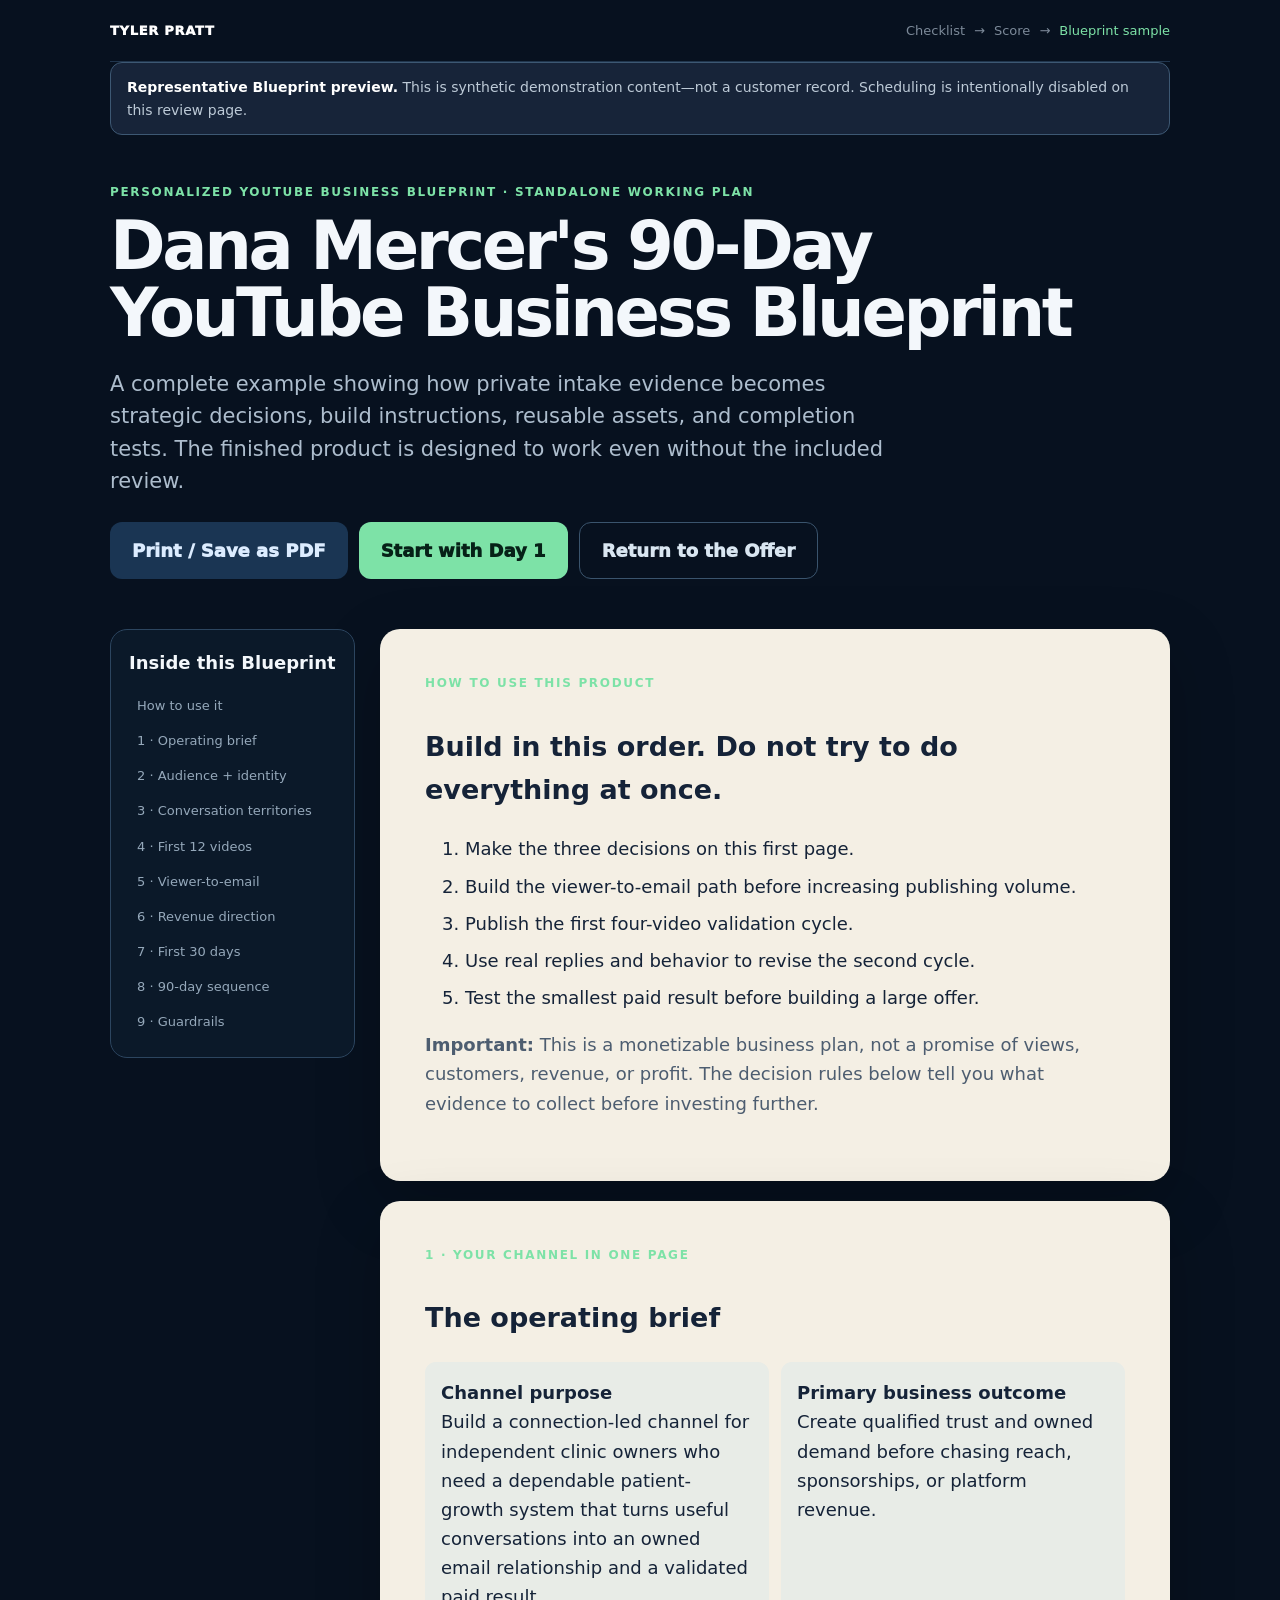
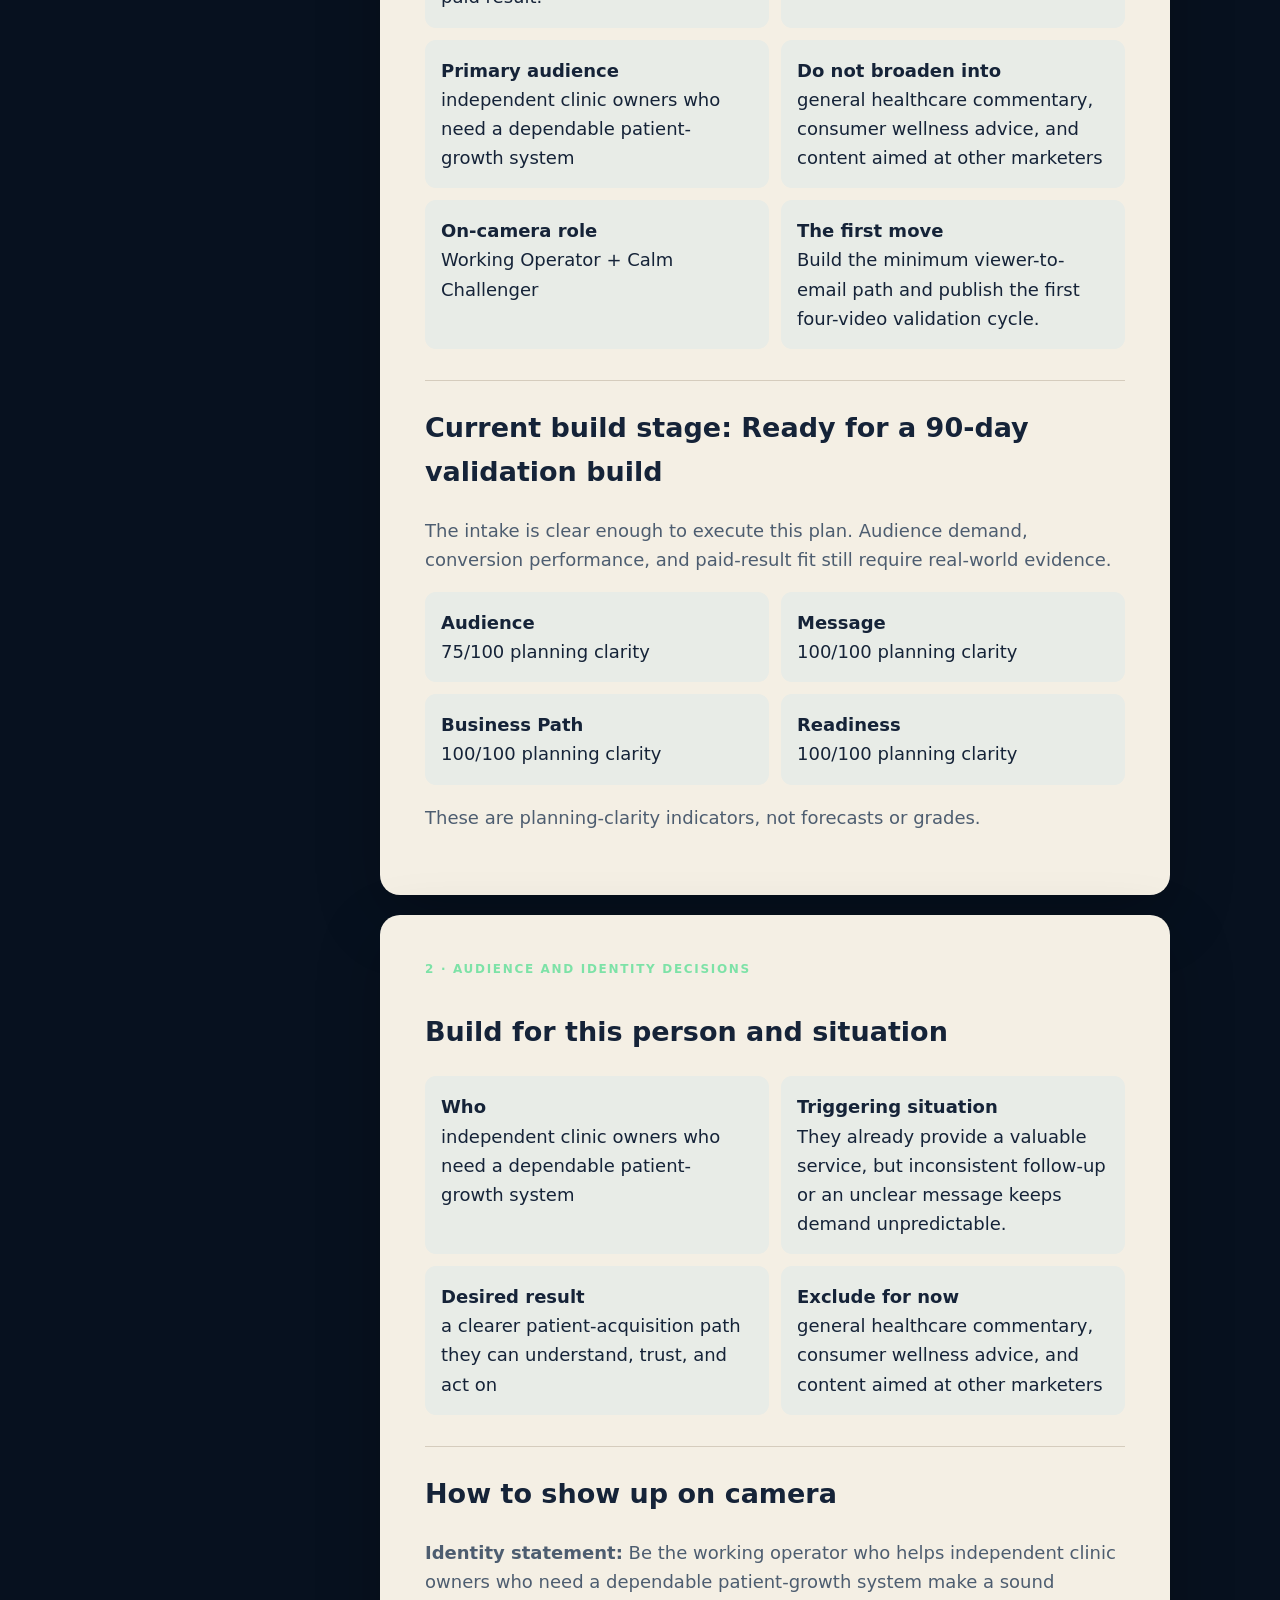
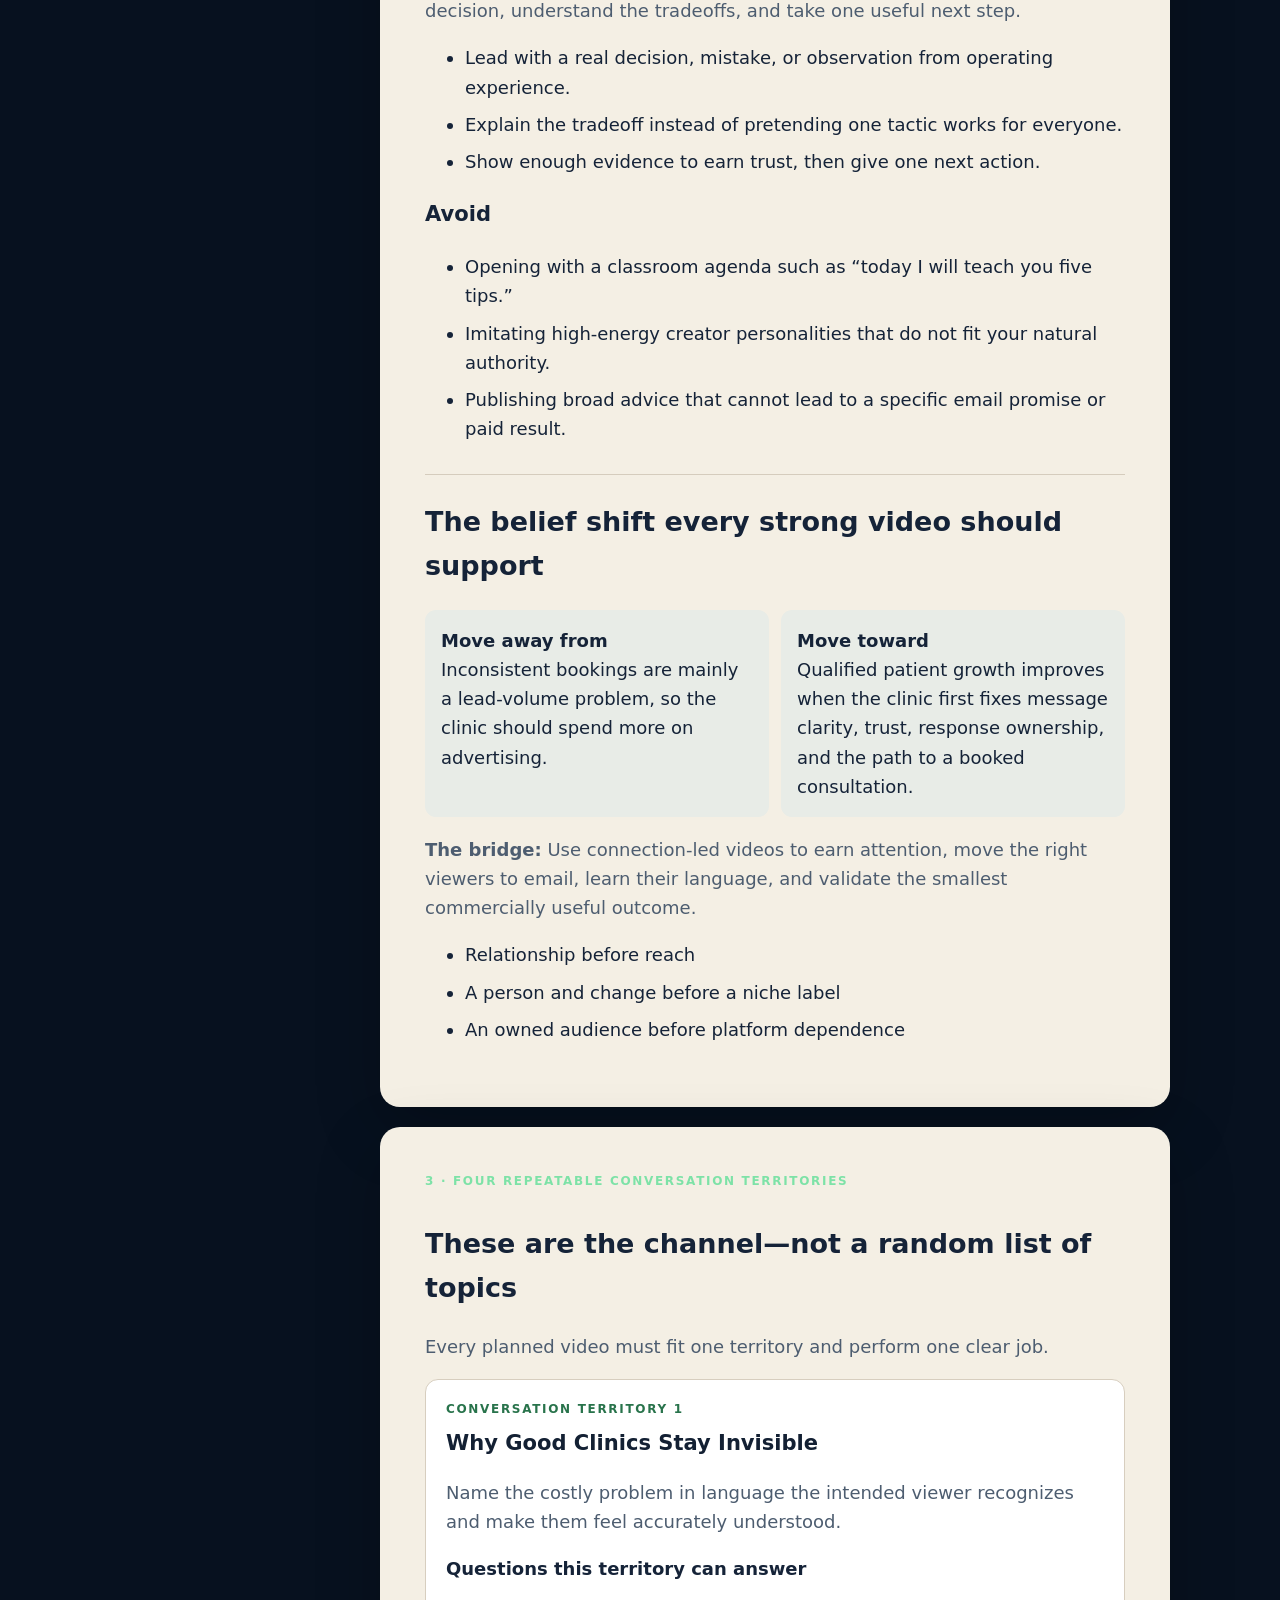
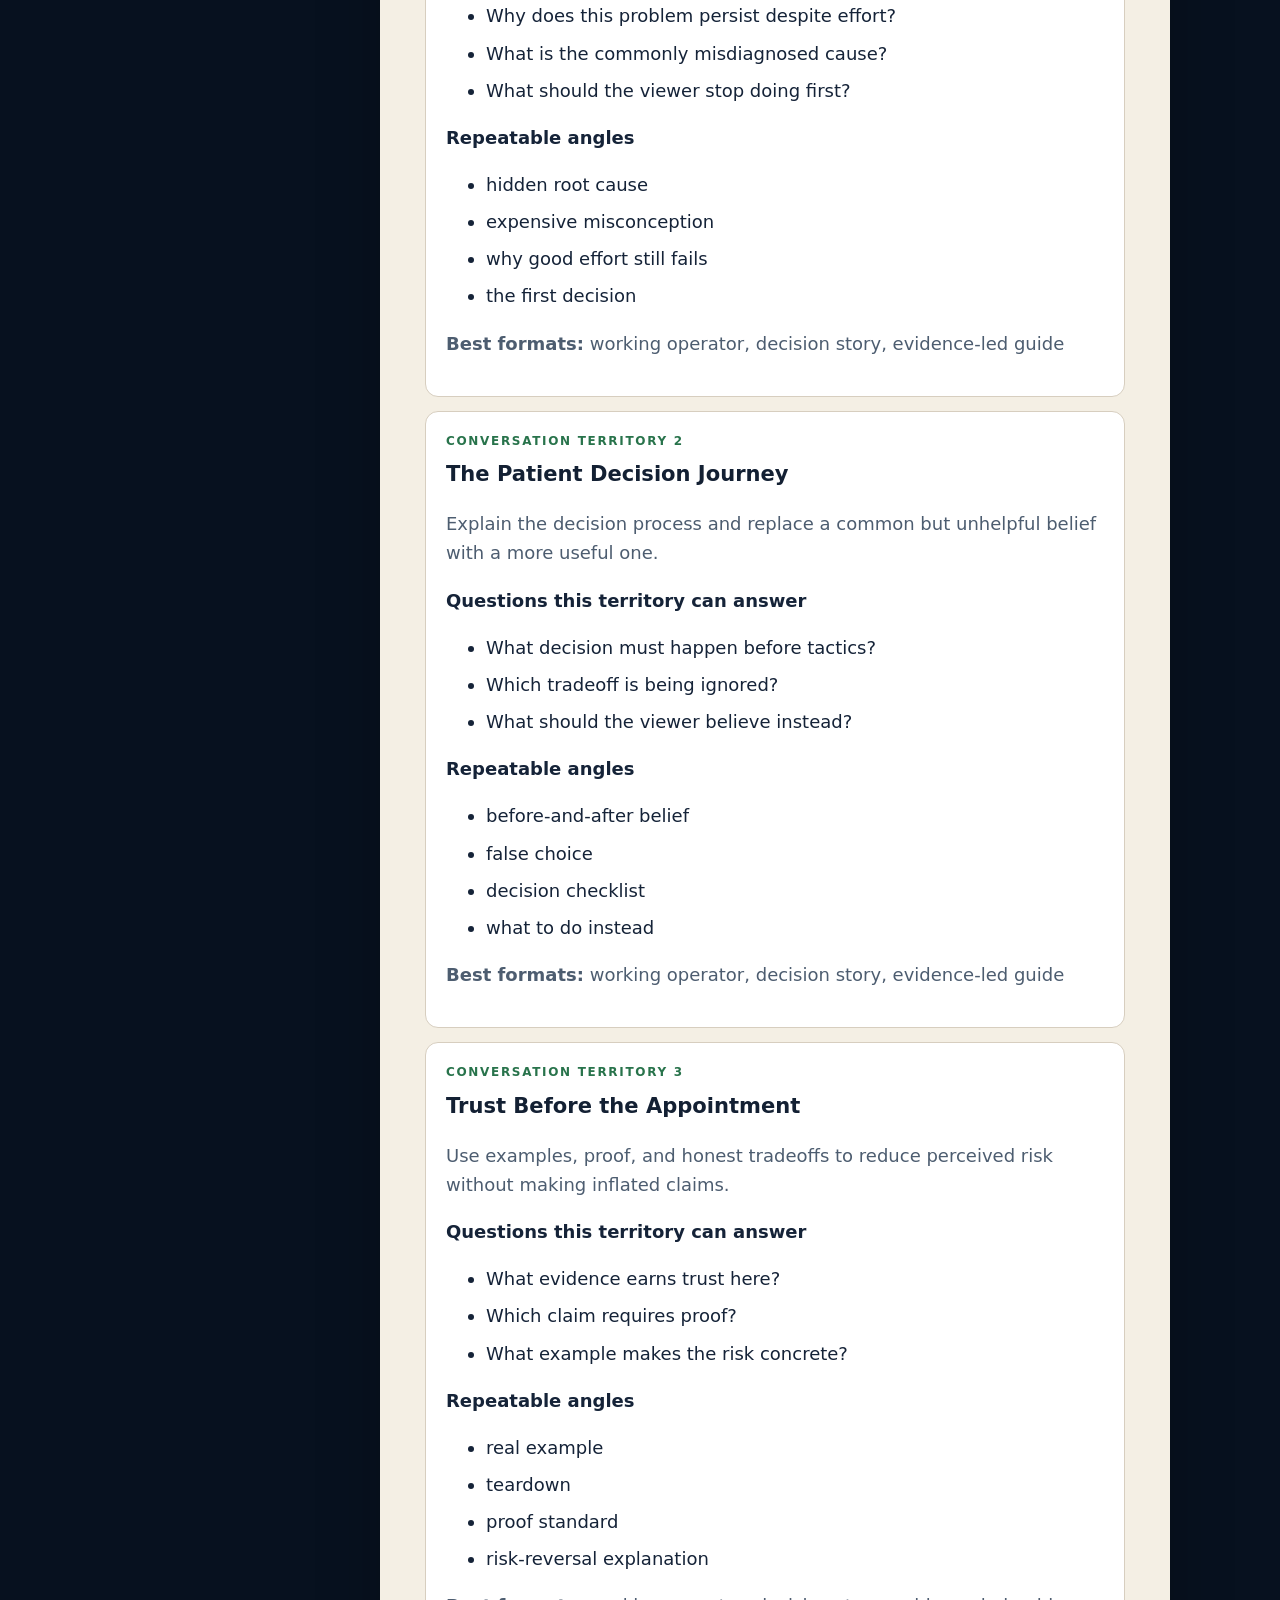
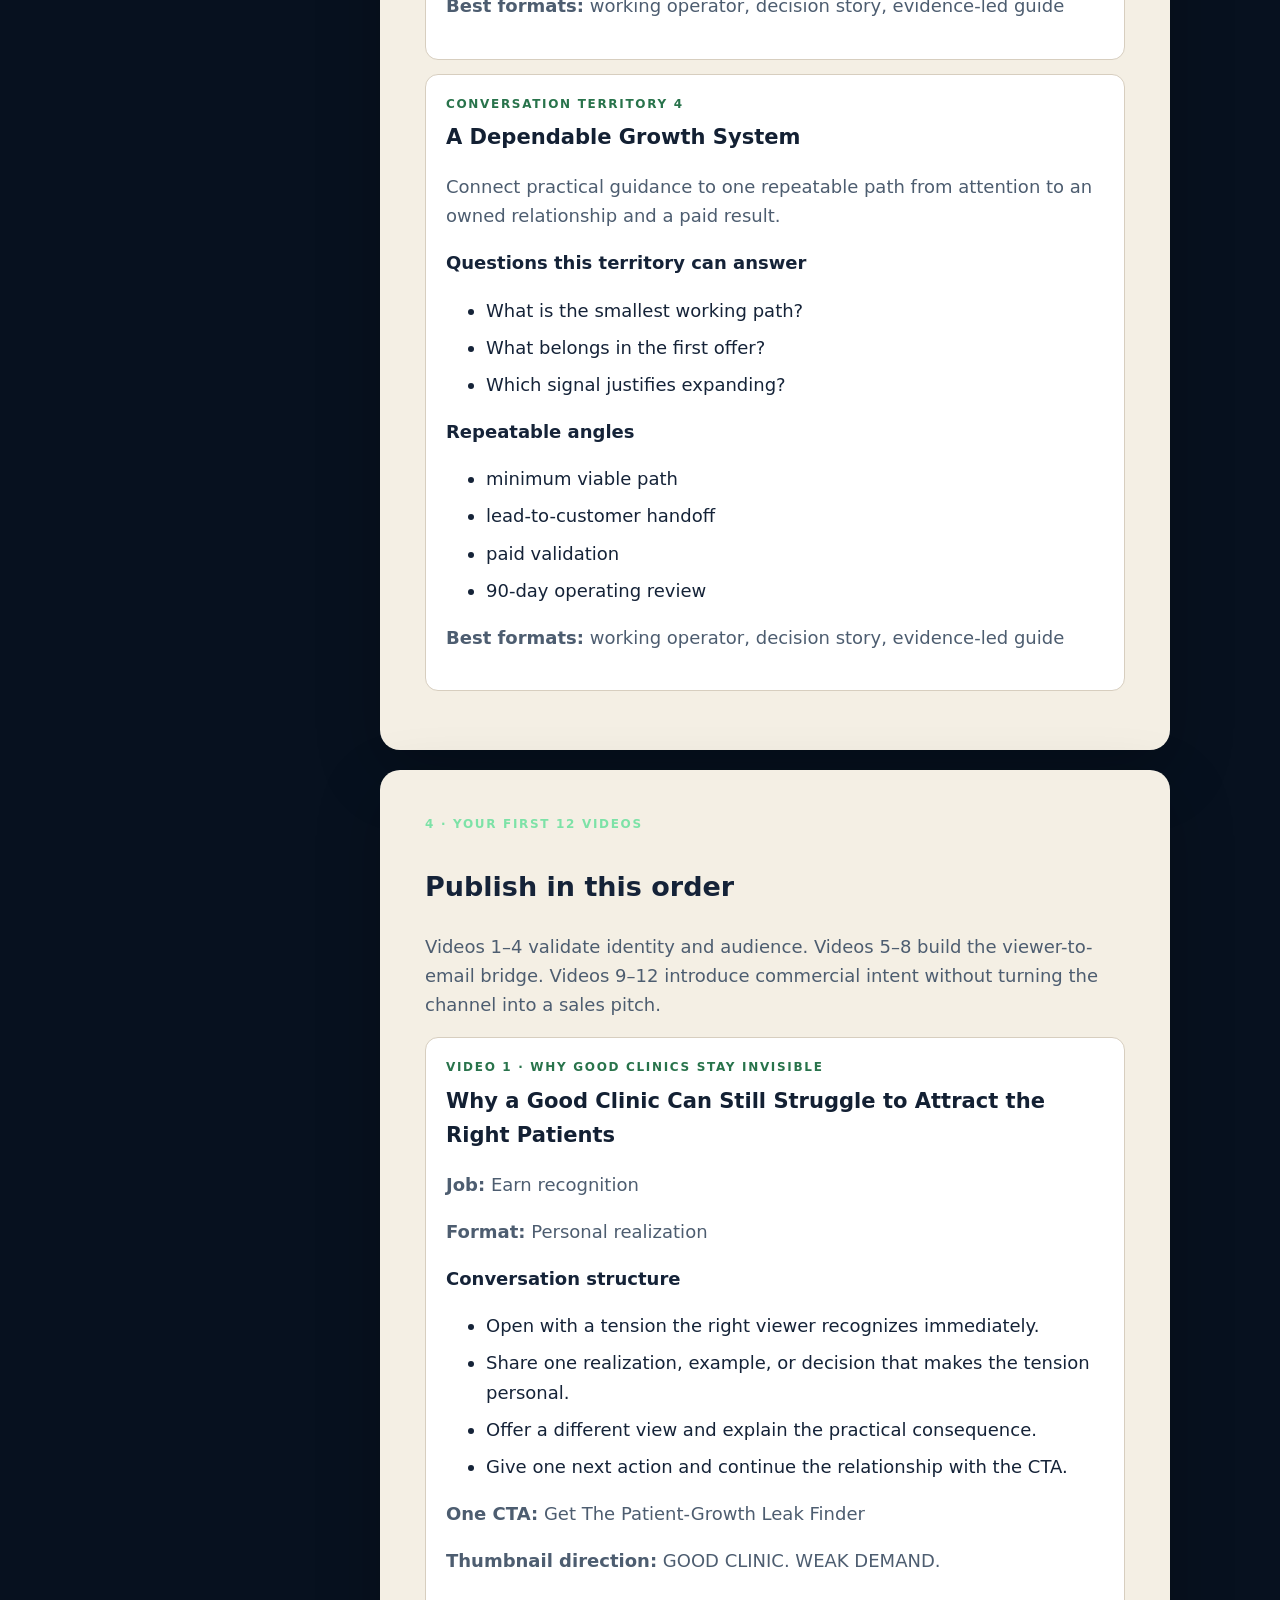
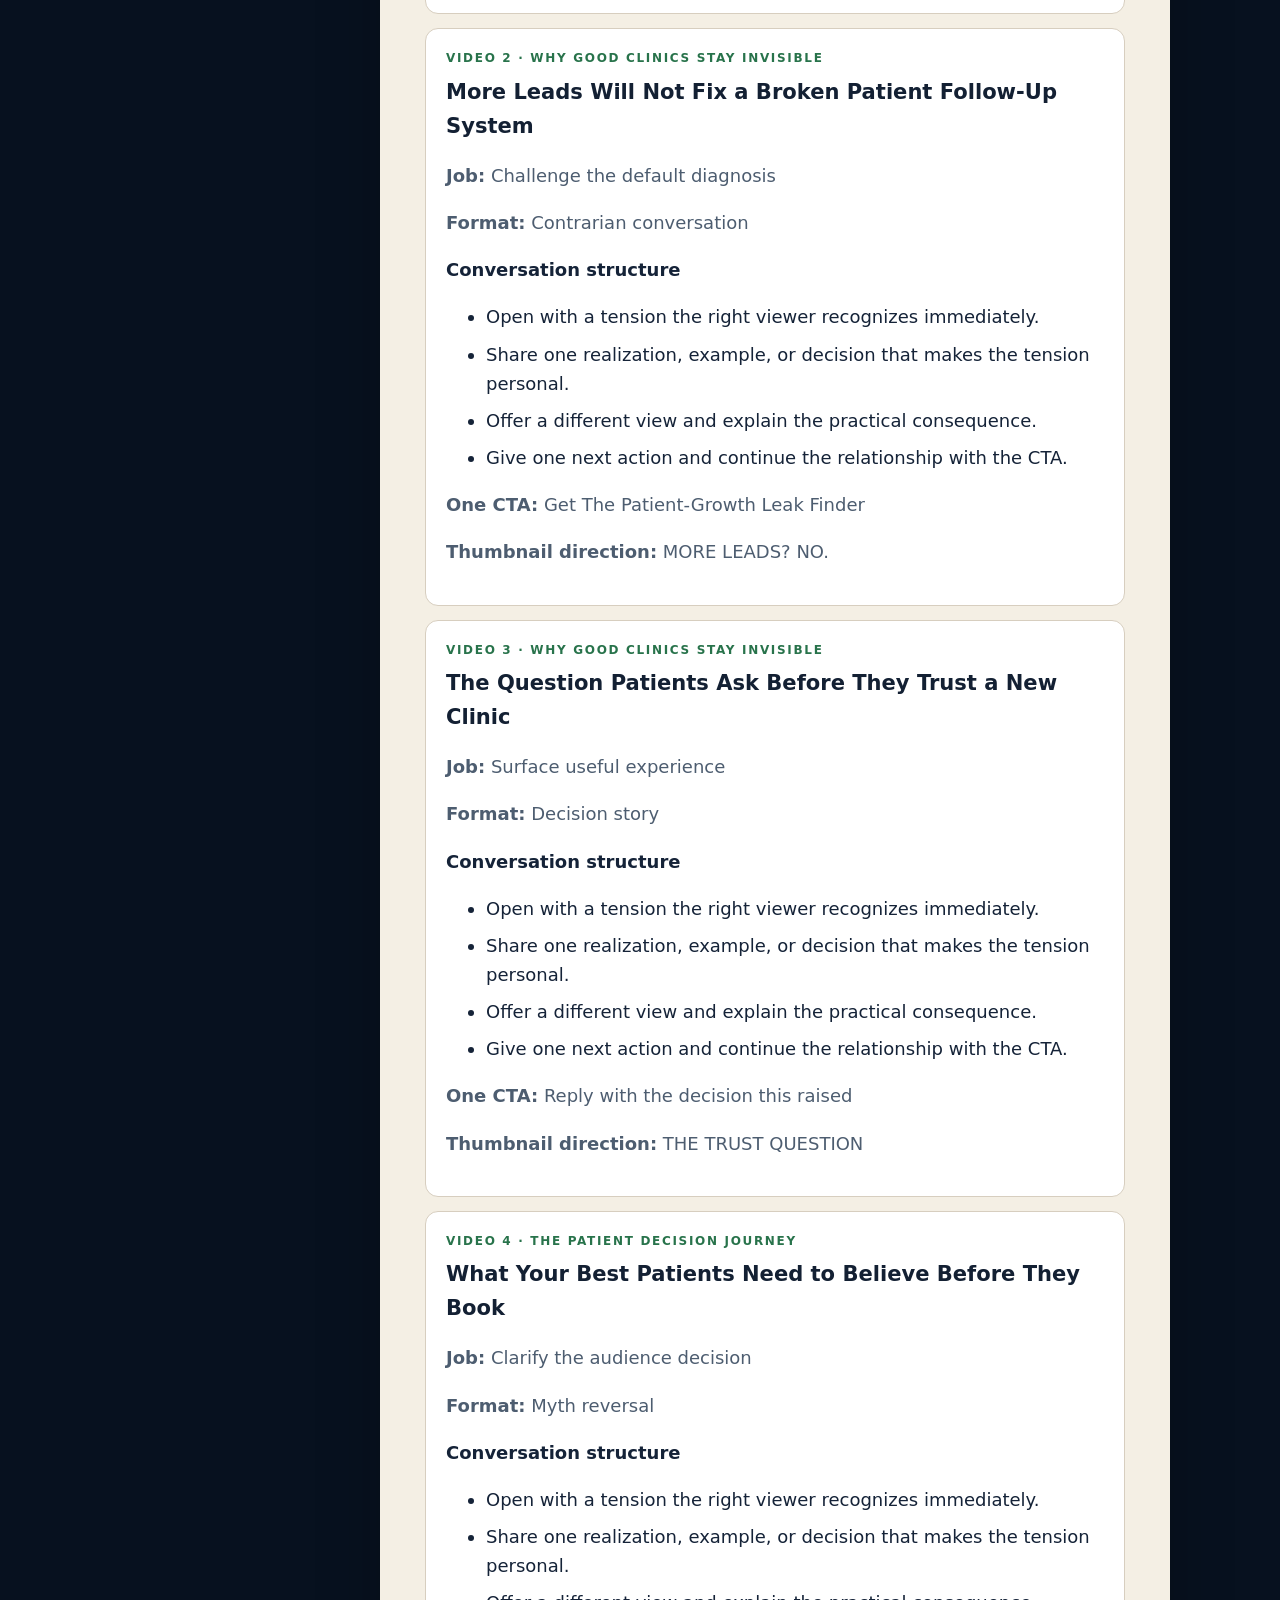
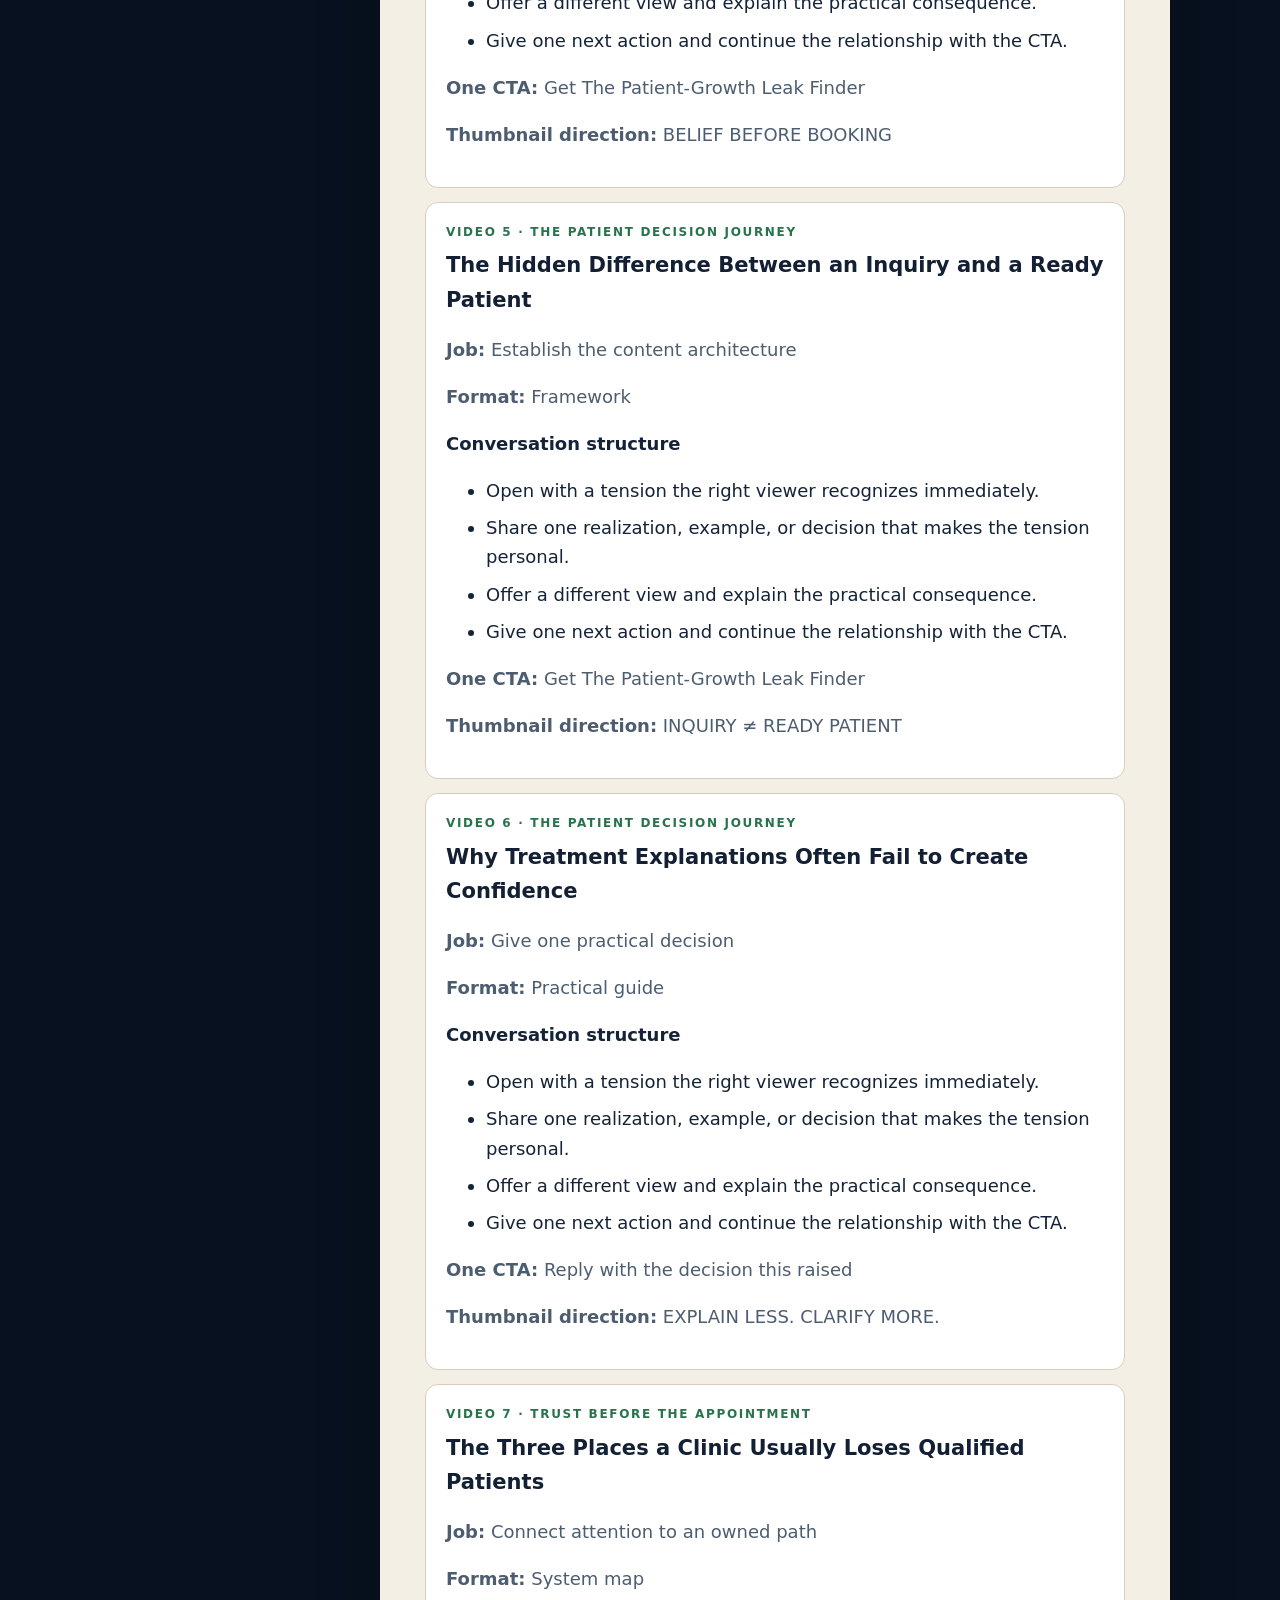
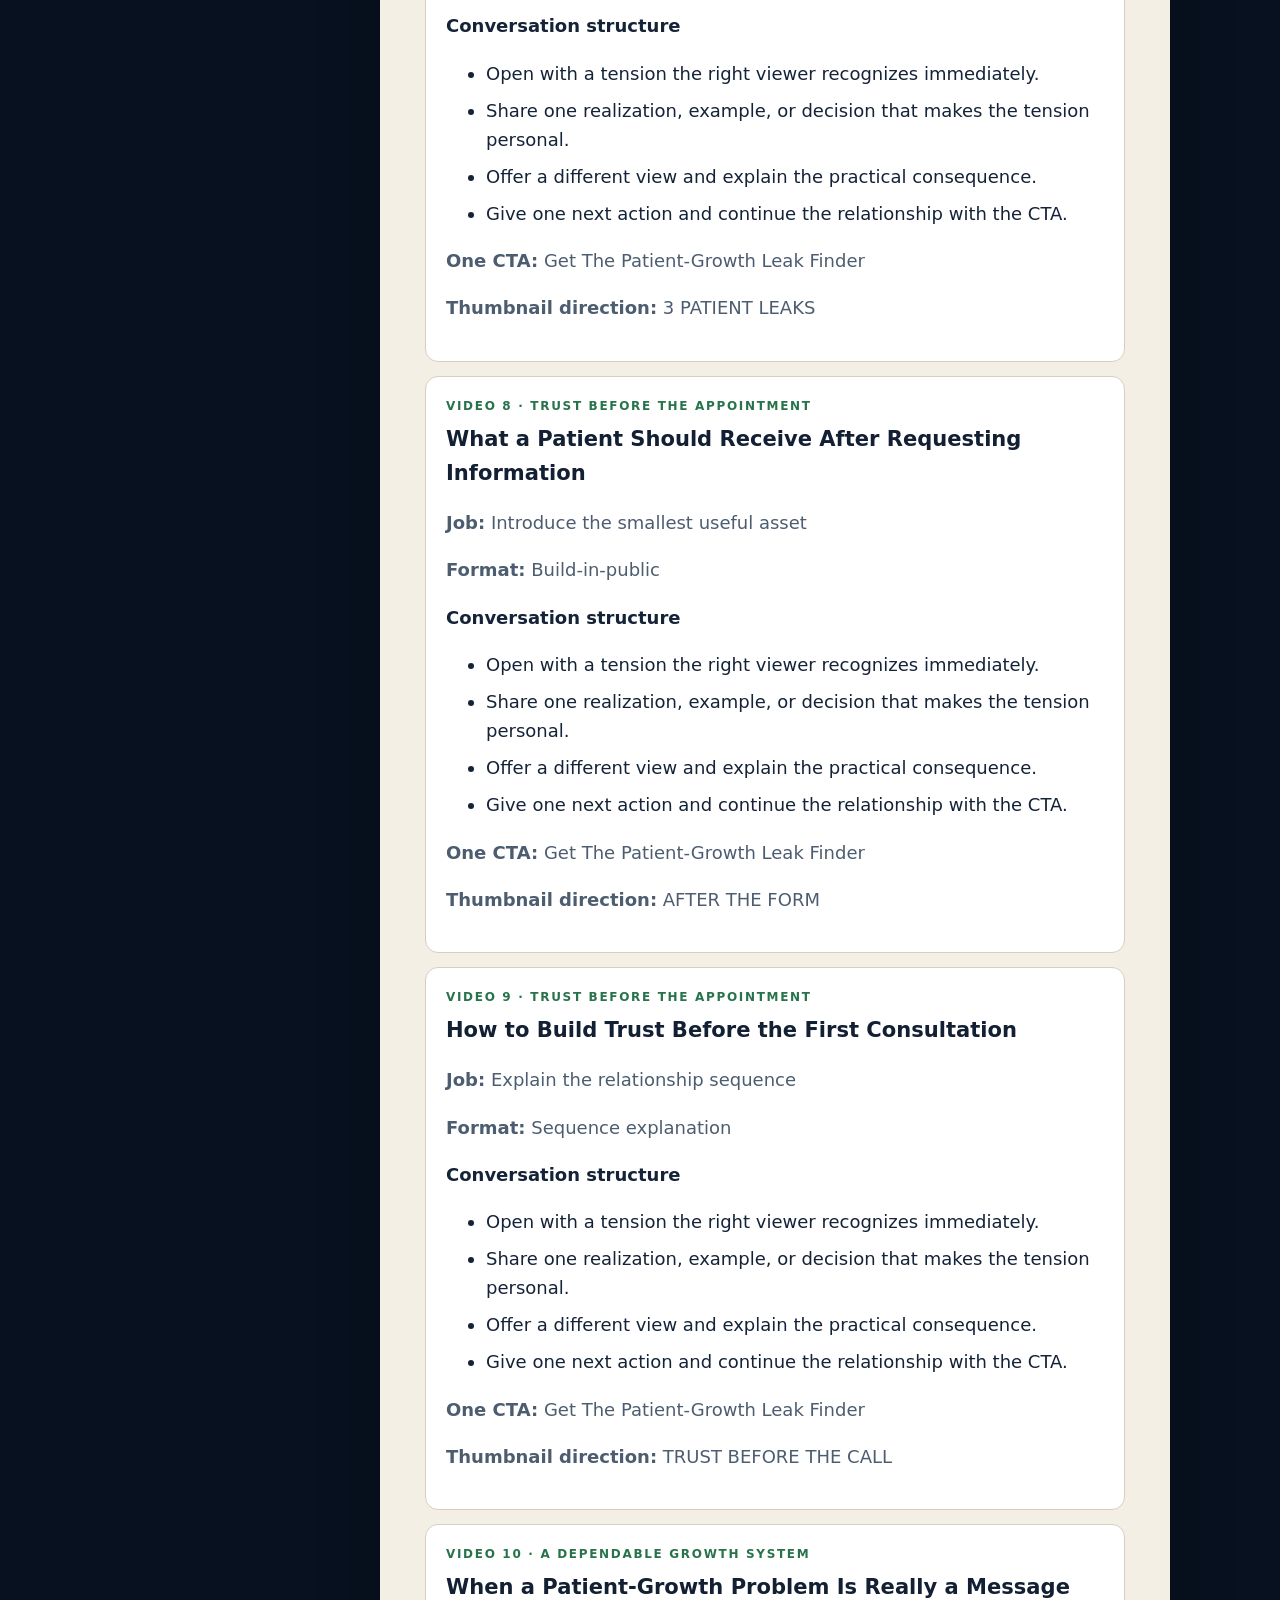
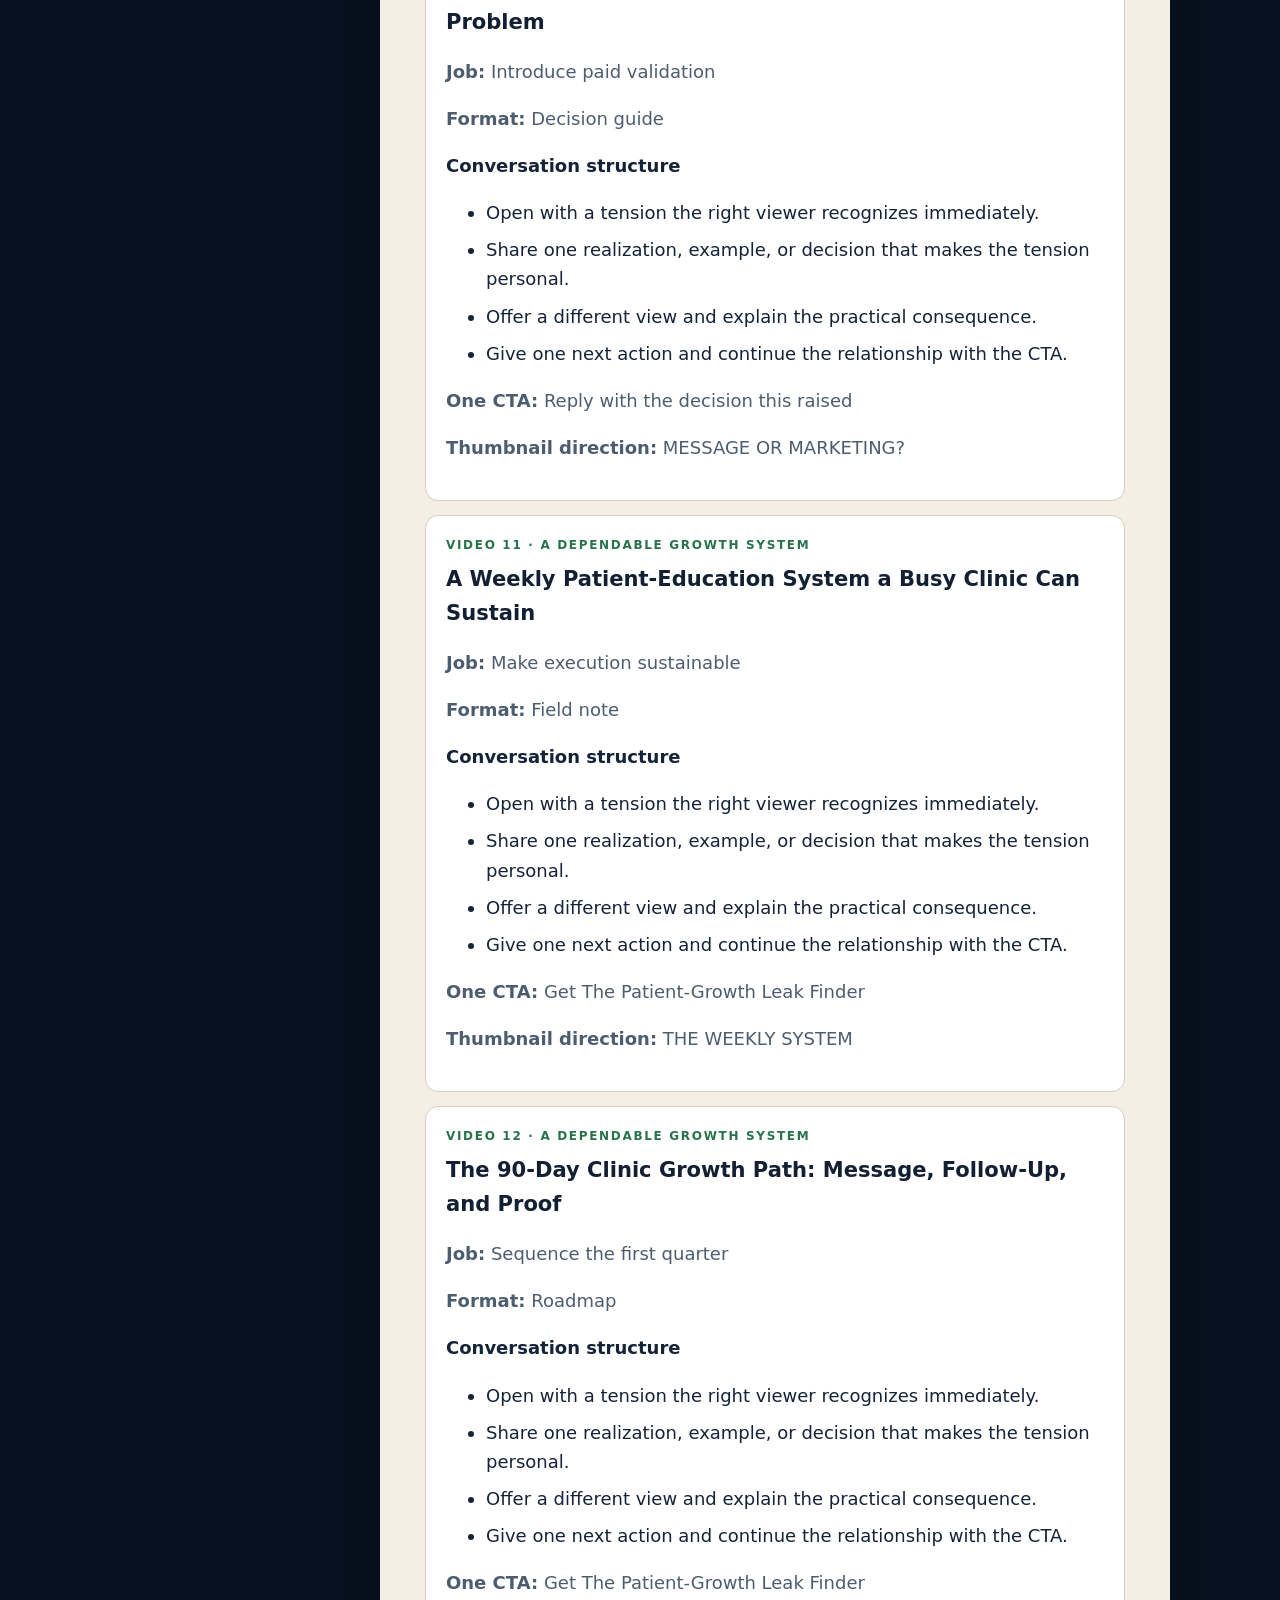
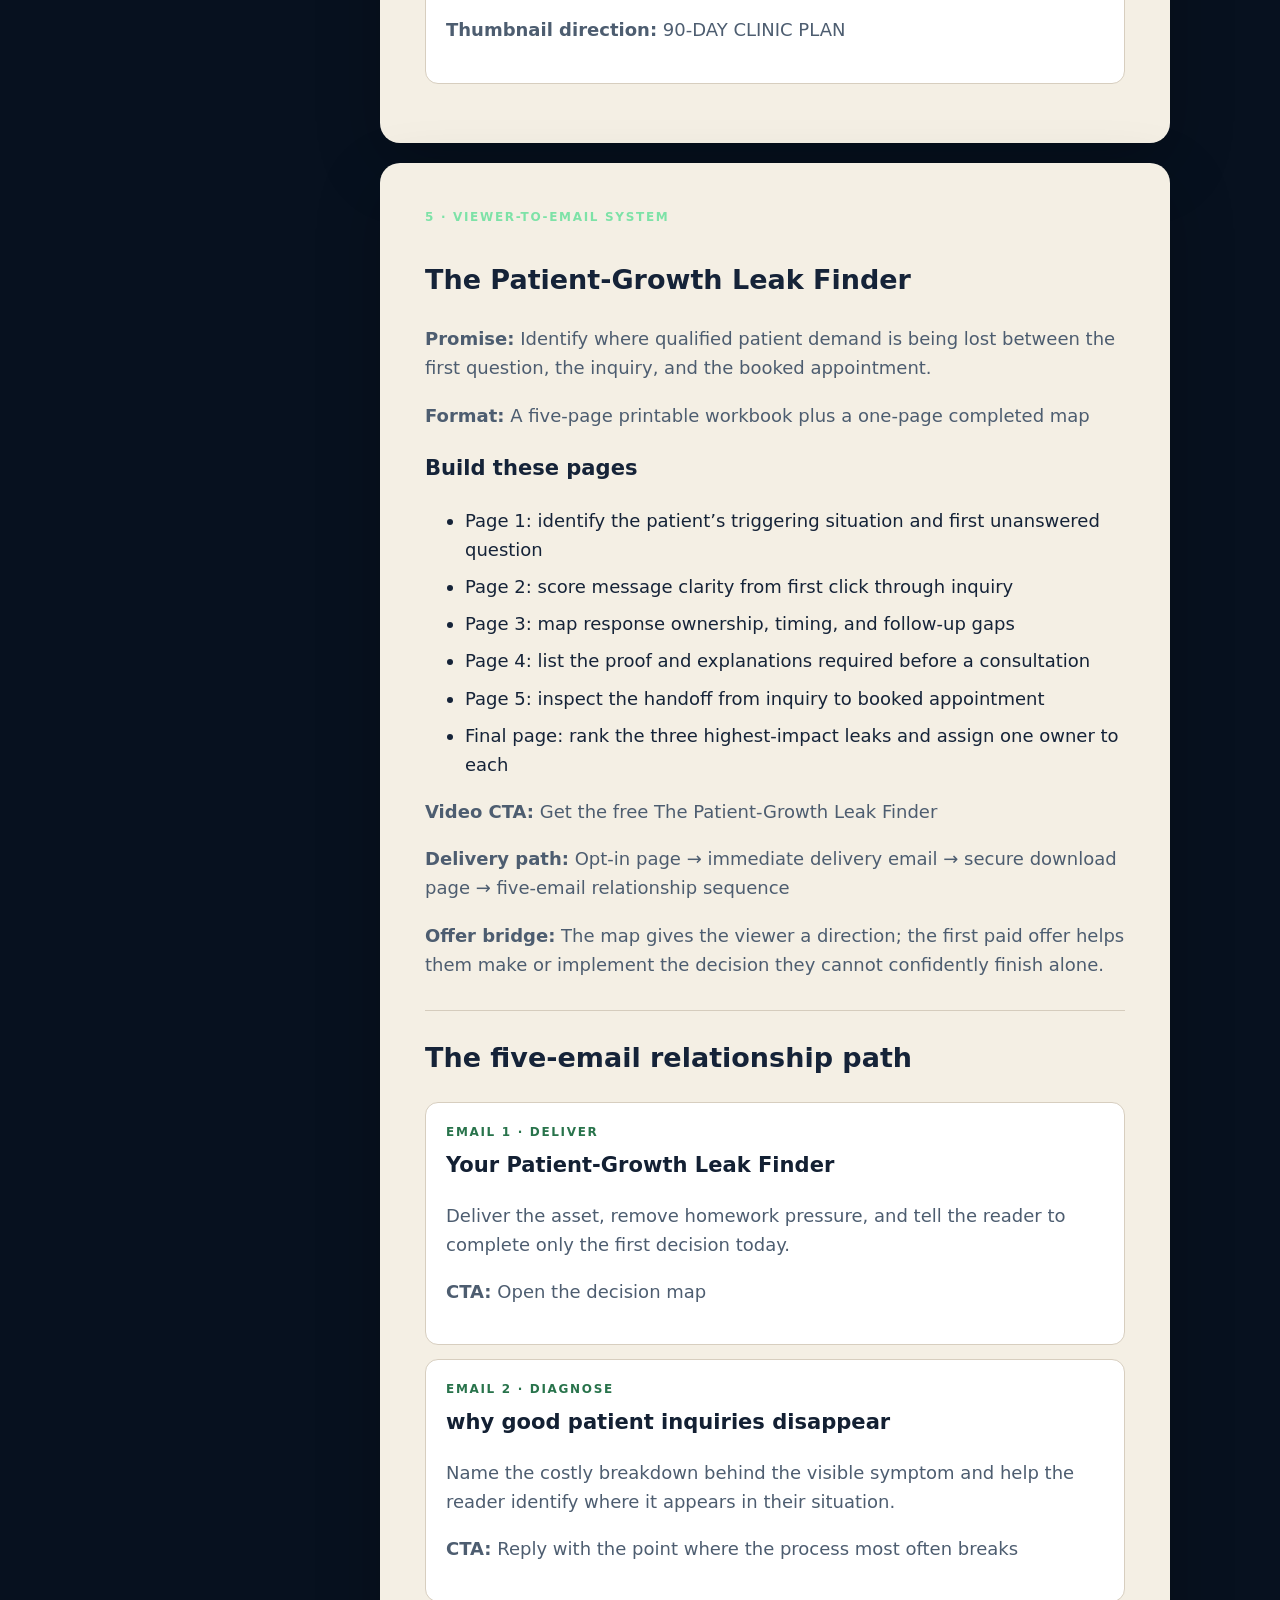
==== youtube-business-blueprint-sample/index.html @ a46d2883 "publish Blueprint intake and completed sample previews" ====
<!doctype html><html lang="en"><head><!-- Google Tag Manager --><script>(function(w,d,s,l,i){w[l]=w[l]||[];w[l].push({'gtm.start':new Date().getTime(),event:'gtm.js'});var f=d.getElementsByTagName(s)[0],j=d.createElement(s),dl=l!='dataLayer'?'&l='+l:'';j.async=true;j.src='https://www.googletagmanager.com/gtm.js?id='+i+dl;f.parentNode.insertBefore(j,f);})(window,document,'script','dataLayer','GTM-WGGFJ3PM');</script><!-- End Google Tag Manager --><meta charset="utf-8"><meta name="viewport" content="width=device-width,initial-scale=1"><meta name="robots" content="noindex,nofollow"><link rel="icon" href="data:,"><title>Representative YouTube Business Blueprint | Tyler Pratt</title><style>
:root{--bg:#091321;--panel:#111f32;--line:#293d56;--ink:#eef5fb;--mut:#a8b7c8;--blue:#5daaff;--green:#6bdd9f;--paper:#f7f5ef;--dark:#132033}*{box-sizing:border-box}[hidden]{display:none!important}body{margin:0;background:var(--bg);color:var(--ink);font:16px/1.55 -apple-system,BlinkMacSystemFont,'Segoe UI',sans-serif}.wrap{width:min(980px,calc(100% - 30px));margin:auto;padding:34px 0 70px}a{color:var(--blue)}h1{font-size:clamp(32px,5vw,52px);line-height:1.05;letter-spacing:-.035em;margin:8px 0 13px}.sub{color:var(--mut);font-size:18px;max-width:780px}.eyebrow{color:var(--green);font-size:11px;font-weight:850;letter-spacing:.13em;text-transform:uppercase}.step,.card{background:var(--panel);border:1px solid var(--line);border-radius:14px;padding:21px;margin:14px 0}.step[hidden]{display:none}.step h2,.card h2{margin:0 0 6px}.step>p,.hint{color:var(--mut)}label{display:block;font-weight:700;margin:17px 0 6px}input,textarea,select{width:100%;background:#081321;border:1px solid var(--line);border-radius:9px;padding:12px;color:var(--ink);font:inherit}textarea{min-height:105px;resize:vertical}.required:after{content:' *';color:#ff9aae}.progress{height:7px;background:#15263b;border-radius:99px;overflow:hidden;margin:22px 0 4px}.progress i{display:block;height:100%;background:var(--green);transition:width .2s}.actions{display:flex;justify-content:space-between;gap:10px;margin-top:18px}.actions .back{background:#1a3553;color:#dcecff}.actions .next,.actions .submit{margin-left:auto}button,.btn{border:0;border-radius:9px;background:var(--green);color:#062016;font-weight:850;padding:12px 17px;cursor:pointer;text-decoration:none;display:inline-block}.error{color:#ffb4c4;min-height:24px;margin-top:9px}.paper{background:var(--paper);color:var(--dark);border-radius:16px;padding:30px;margin:18px 0}.paper p{color:#46556a}.paper h2{border-top:1px solid #ced6d1;padding-top:20px;margin-top:24px}.shift{display:grid;grid-template-columns:1fr 1fr;gap:12px}.shift div,.tile{background:#e9eee9;border-radius:10px;padding:13px}.list li{margin:7px 0}.schedule{background:#102c28;border:1px solid #285448;border-radius:14px;padding:21px;margin-top:20px}.slot-grid{display:grid;grid-template-columns:repeat(3,1fr);gap:10px}.slot{display:flex;align-items:center;gap:8px;border:1px solid #39705f;border-radius:9px;padding:11px;margin:0;cursor:pointer}.slot:has(input:checked){background:#19483d;border-color:var(--green)}.slot input{width:auto;margin:0}.topactions{display:flex;gap:10px;flex-wrap:wrap}.topactions button{background:#1a3553;color:#dcecff}.booking{border-left:4px solid var(--green)}.meta{display:flex;gap:8px;flex-wrap:wrap}.pill{background:#19334f;color:#bcdcff;border-radius:999px;padding:3px 10px;font-size:12px}.plan-card,.video-card{border:1px solid #cfd8d2;border-radius:12px;padding:16px;margin:14px 0;background:#fff}.plan-card h3,.video-card h3{margin:5px 0 8px;color:#132033}.blueprint-section{break-inside:avoid-page}.video-card{break-inside:avoid-page}.video-card .eyebrow,.plan-card .eyebrow{color:#28734b}@media print{body{background:#fff}.wrap{width:100%;padding:0}.paper{box-shadow:none;border:0}.schedule,.topactions{display:none}.blueprint-section{break-before:page}}@media(max-width:650px){.shift,.slot-grid{grid-template-columns:1fr}.paper{padding:20px}}@media print{body{background:white}.wrap{width:100%;padding:0}.topactions,.schedule,.prototype{display:none}.paper{padding:0}}
</style><link rel="stylesheet" href="/funnel.css?v=20260804b"></head><body><main class="wrap"><nav class="funnel-nav" aria-label="Blueprint navigation"><a class="funnel-brand" href="/">TYLER PRATT</a><div class="funnel-path"><span>Checklist</span><span>→</span><span>Score</span><span>→</span><span class="current">Blueprint sample</span></div></nav><section class="prototype"><b>Representative Blueprint preview.</b> This is synthetic demonstration content—not a customer record. Scheduling is intentionally disabled on this review page.</section>
    <header class="blueprint-header"><div class="eyebrow">Personalized YouTube Business Blueprint · Standalone working plan</div>
    <h1>Dana Mercer's 90-Day YouTube Business Blueprint</h1>
    <p class="sub">A complete example showing how private intake evidence becomes strategic decisions, build instructions, reusable assets, and completion tests. The finished product is designed to work even without the included review.</p>
    <div class="topactions"><button onclick="window.print()">Print / Save as PDF</button><a class="btn" href="#day-1">Start with Day 1</a><a class="btn ghost" href="/youtube-business-blueprint">Return to the Offer</a></div></header>

    <div class="blueprint-layout"><aside class="blueprint-toc"><b>Inside this Blueprint</b><a href="#use">How to use it</a><a href="#brief">1 · Operating brief</a><a href="#audience">2 · Audience + identity</a><a href="#territories">3 · Conversation territories</a><a href="#videos">4 · First 12 videos</a><a href="#email">5 · Viewer-to-email</a><a href="#offer">6 · Revenue direction</a><a href="#day-1">7 · First 30 days</a><a href="#quarter">8 · 90-day sequence</a><a href="#guardrails">9 · Guardrails</a></aside><div class="blueprint-content">

    <article class="paper blueprint-section" id="use">
      <div class="eyebrow">How to use this product</div>
      <h2 style="border:0;padding:0">Build in this order. Do not try to do everything at once.</h2>
      <ol class="list"><li>Make the three decisions on this first page.</li><li>Build the viewer-to-email path before increasing publishing volume.</li><li>Publish the first four-video validation cycle.</li><li>Use real replies and behavior to revise the second cycle.</li><li>Test the smallest paid result before building a large offer.</li></ol>
      <p><b>Important:</b> This is a monetizable business plan, not a promise of views, customers, revenue, or profit. The decision rules below tell you what evidence to collect before investing further.</p>
    </article>

    <article class="paper blueprint-section" id="brief">
      <div class="eyebrow">1 · Your channel in one page</div>
      <h2 style="border:0;padding:0">The operating brief</h2>
      <div class="shift">
        <div><b>Channel purpose</b><br>Build a connection-led channel for independent clinic owners who need a dependable patient-growth system that turns useful conversations into an owned email relationship and a validated paid result.</div>
        <div><b>Primary business outcome</b><br>Create qualified trust and owned demand before chasing reach, sponsorships, or platform revenue.</div>
        <div><b>Primary audience</b><br>independent clinic owners who need a dependable patient-growth system</div>
        <div><b>Do not broaden into</b><br>general healthcare commentary, consumer wellness advice, and content aimed at other marketers</div>
        <div><b>On-camera role</b><br>Working Operator + Calm Challenger</div>
        <div><b>The first move</b><br>Build the minimum viewer-to-email path and publish the first four-video validation cycle.</div>
      </div>
      <h2>Current build stage: Ready for a 90-day validation build</h2>
      <p>The intake is clear enough to execute this plan. Audience demand, conversion performance, and paid-result fit still require real-world evidence.</p>
      <div class="shift"><div><b>Audience</b><br>75/100 planning clarity</div><div><b>Message</b><br>100/100 planning clarity</div><div><b>Business Path</b><br>100/100 planning clarity</div><div><b>Readiness</b><br>100/100 planning clarity</div></div>
      <p class="hint">These are planning-clarity indicators, not forecasts or grades.</p>
    </article>

    <article class="paper blueprint-section" id="audience">
      <div class="eyebrow">2 · Audience and identity decisions</div>
      <h2 style="border:0;padding:0">Build for this person and situation</h2>
      <div class="shift"><div><b>Who</b><br>independent clinic owners who need a dependable patient-growth system</div><div><b>Triggering situation</b><br>They already provide a valuable service, but inconsistent follow-up or an unclear message keeps demand unpredictable.</div><div><b>Desired result</b><br>a clearer patient-acquisition path they can understand, trust, and act on</div><div><b>Exclude for now</b><br>general healthcare commentary, consumer wellness advice, and content aimed at other marketers</div></div>
      <h2>How to show up on camera</h2>
      <p><b>Identity statement:</b> Be the working operator who helps independent clinic owners who need a dependable patient-growth system make a sound decision, understand the tradeoffs, and take one useful next step.</p>
      <ul class="list"><li>Lead with a real decision, mistake, or observation from operating experience.</li><li>Explain the tradeoff instead of pretending one tactic works for everyone.</li><li>Show enough evidence to earn trust, then give one next action.</li></ul>
      <h3>Avoid</h3><ul class="list"><li>Opening with a classroom agenda such as “today I will teach you five tips.”</li><li>Imitating high-energy creator personalities that do not fit your natural authority.</li><li>Publishing broad advice that cannot lead to a specific email promise or paid result.</li></ul>
      <h2>The belief shift every strong video should support</h2>
      <div class="shift"><div><b>Move away from</b><br>Inconsistent bookings are mainly a lead-volume problem, so the clinic should spend more on advertising.</div><div><b>Move toward</b><br>Qualified patient growth improves when the clinic first fixes message clarity, trust, response ownership, and the path to a booked consultation.</div></div>
      <p><b>The bridge:</b> Use connection-led videos to earn attention, move the right viewers to email, learn their language, and validate the smallest commercially useful outcome.</p>
      <ul class="list"><li>Relationship before reach</li><li>A person and change before a niche label</li><li>An owned audience before platform dependence</li></ul>
    </article>

    <article class="paper blueprint-section" id="territories"><div class="eyebrow">3 · Four repeatable conversation territories</div><h2 style="border:0;padding:0">These are the channel—not a random list of topics</h2><p>Every planned video must fit one territory and perform one clear job.</p><section class="plan-card"><div class="eyebrow">Conversation territory 1</div><h3>Why Good Clinics Stay Invisible</h3><p>Name the costly problem in language the intended viewer recognizes and make them feel accurately understood.</p><b>Questions this territory can answer</b><ul class="list"><li>Why does this problem persist despite effort?</li><li>What is the commonly misdiagnosed cause?</li><li>What should the viewer stop doing first?</li></ul><b>Repeatable angles</b><ul class="list"><li>hidden root cause</li><li>expensive misconception</li><li>why good effort still fails</li><li>the first decision</li></ul><p><b>Best formats:</b> working operator, decision story, evidence-led guide</p></section><section class="plan-card"><div class="eyebrow">Conversation territory 2</div><h3>The Patient Decision Journey</h3><p>Explain the decision process and replace a common but unhelpful belief with a more useful one.</p><b>Questions this territory can answer</b><ul class="list"><li>What decision must happen before tactics?</li><li>Which tradeoff is being ignored?</li><li>What should the viewer believe instead?</li></ul><b>Repeatable angles</b><ul class="list"><li>before-and-after belief</li><li>false choice</li><li>decision checklist</li><li>what to do instead</li></ul><p><b>Best formats:</b> working operator, decision story, evidence-led guide</p></section><section class="plan-card"><div class="eyebrow">Conversation territory 3</div><h3>Trust Before the Appointment</h3><p>Use examples, proof, and honest tradeoffs to reduce perceived risk without making inflated claims.</p><b>Questions this territory can answer</b><ul class="list"><li>What evidence earns trust here?</li><li>Which claim requires proof?</li><li>What example makes the risk concrete?</li></ul><b>Repeatable angles</b><ul class="list"><li>real example</li><li>teardown</li><li>proof standard</li><li>risk-reversal explanation</li></ul><p><b>Best formats:</b> working operator, decision story, evidence-led guide</p></section><section class="plan-card"><div class="eyebrow">Conversation territory 4</div><h3>A Dependable Growth System</h3><p>Connect practical guidance to one repeatable path from attention to an owned relationship and a paid result.</p><b>Questions this territory can answer</b><ul class="list"><li>What is the smallest working path?</li><li>What belongs in the first offer?</li><li>Which signal justifies expanding?</li></ul><b>Repeatable angles</b><ul class="list"><li>minimum viable path</li><li>lead-to-customer handoff</li><li>paid validation</li><li>90-day operating review</li></ul><p><b>Best formats:</b> working operator, decision story, evidence-led guide</p></section></article>

    <article class="paper blueprint-section" id="videos"><div class="eyebrow">4 · Your first 12 videos</div><h2 style="border:0;padding:0">Publish in this order</h2><p>Videos 1–4 validate identity and audience. Videos 5–8 build the viewer-to-email bridge. Videos 9–12 introduce commercial intent without turning the channel into a sales pitch.</p><section class="video-card"><div class="eyebrow">Video 1 · Why Good Clinics Stay Invisible</div><h3>Why a Good Clinic Can Still Struggle to Attract the Right Patients</h3><p><b>Job:</b> Earn recognition</p><p><b>Format:</b> Personal realization</p><b>Conversation structure</b><ul class="list"><li>Open with a tension the right viewer recognizes immediately.</li><li>Share one realization, example, or decision that makes the tension personal.</li><li>Offer a different view and explain the practical consequence.</li><li>Give one next action and continue the relationship with the CTA.</li></ul><p><b>One CTA:</b> Get The Patient-Growth Leak Finder</p><p><b>Thumbnail direction:</b> GOOD CLINIC. WEAK DEMAND.</p></section><section class="video-card"><div class="eyebrow">Video 2 · Why Good Clinics Stay Invisible</div><h3>More Leads Will Not Fix a Broken Patient Follow-Up System</h3><p><b>Job:</b> Challenge the default diagnosis</p><p><b>Format:</b> Contrarian conversation</p><b>Conversation structure</b><ul class="list"><li>Open with a tension the right viewer recognizes immediately.</li><li>Share one realization, example, or decision that makes the tension personal.</li><li>Offer a different view and explain the practical consequence.</li><li>Give one next action and continue the relationship with the CTA.</li></ul><p><b>One CTA:</b> Get The Patient-Growth Leak Finder</p><p><b>Thumbnail direction:</b> MORE LEADS? NO.</p></section><section class="video-card"><div class="eyebrow">Video 3 · Why Good Clinics Stay Invisible</div><h3>The Question Patients Ask Before They Trust a New Clinic</h3><p><b>Job:</b> Surface useful experience</p><p><b>Format:</b> Decision story</p><b>Conversation structure</b><ul class="list"><li>Open with a tension the right viewer recognizes immediately.</li><li>Share one realization, example, or decision that makes the tension personal.</li><li>Offer a different view and explain the practical consequence.</li><li>Give one next action and continue the relationship with the CTA.</li></ul><p><b>One CTA:</b> Reply with the decision this raised</p><p><b>Thumbnail direction:</b> THE TRUST QUESTION</p></section><section class="video-card"><div class="eyebrow">Video 4 · The Patient Decision Journey</div><h3>What Your Best Patients Need to Believe Before They Book</h3><p><b>Job:</b> Clarify the audience decision</p><p><b>Format:</b> Myth reversal</p><b>Conversation structure</b><ul class="list"><li>Open with a tension the right viewer recognizes immediately.</li><li>Share one realization, example, or decision that makes the tension personal.</li><li>Offer a different view and explain the practical consequence.</li><li>Give one next action and continue the relationship with the CTA.</li></ul><p><b>One CTA:</b> Get The Patient-Growth Leak Finder</p><p><b>Thumbnail direction:</b> BELIEF BEFORE BOOKING</p></section><section class="video-card"><div class="eyebrow">Video 5 · The Patient Decision Journey</div><h3>The Hidden Difference Between an Inquiry and a Ready Patient</h3><p><b>Job:</b> Establish the content architecture</p><p><b>Format:</b> Framework</p><b>Conversation structure</b><ul class="list"><li>Open with a tension the right viewer recognizes immediately.</li><li>Share one realization, example, or decision that makes the tension personal.</li><li>Offer a different view and explain the practical consequence.</li><li>Give one next action and continue the relationship with the CTA.</li></ul><p><b>One CTA:</b> Get The Patient-Growth Leak Finder</p><p><b>Thumbnail direction:</b> INQUIRY ≠ READY PATIENT</p></section><section class="video-card"><div class="eyebrow">Video 6 · The Patient Decision Journey</div><h3>Why Treatment Explanations Often Fail to Create Confidence</h3><p><b>Job:</b> Give one practical decision</p><p><b>Format:</b> Practical guide</p><b>Conversation structure</b><ul class="list"><li>Open with a tension the right viewer recognizes immediately.</li><li>Share one realization, example, or decision that makes the tension personal.</li><li>Offer a different view and explain the practical consequence.</li><li>Give one next action and continue the relationship with the CTA.</li></ul><p><b>One CTA:</b> Reply with the decision this raised</p><p><b>Thumbnail direction:</b> EXPLAIN LESS. CLARIFY MORE.</p></section><section class="video-card"><div class="eyebrow">Video 7 · Trust Before the Appointment</div><h3>The Three Places a Clinic Usually Loses Qualified Patients</h3><p><b>Job:</b> Connect attention to an owned path</p><p><b>Format:</b> System map</p><b>Conversation structure</b><ul class="list"><li>Open with a tension the right viewer recognizes immediately.</li><li>Share one realization, example, or decision that makes the tension personal.</li><li>Offer a different view and explain the practical consequence.</li><li>Give one next action and continue the relationship with the CTA.</li></ul><p><b>One CTA:</b> Get The Patient-Growth Leak Finder</p><p><b>Thumbnail direction:</b> 3 PATIENT LEAKS</p></section><section class="video-card"><div class="eyebrow">Video 8 · Trust Before the Appointment</div><h3>What a Patient Should Receive After Requesting Information</h3><p><b>Job:</b> Introduce the smallest useful asset</p><p><b>Format:</b> Build-in-public</p><b>Conversation structure</b><ul class="list"><li>Open with a tension the right viewer recognizes immediately.</li><li>Share one realization, example, or decision that makes the tension personal.</li><li>Offer a different view and explain the practical consequence.</li><li>Give one next action and continue the relationship with the CTA.</li></ul><p><b>One CTA:</b> Get The Patient-Growth Leak Finder</p><p><b>Thumbnail direction:</b> AFTER THE FORM</p></section><section class="video-card"><div class="eyebrow">Video 9 · Trust Before the Appointment</div><h3>How to Build Trust Before the First Consultation</h3><p><b>Job:</b> Explain the relationship sequence</p><p><b>Format:</b> Sequence explanation</p><b>Conversation structure</b><ul class="list"><li>Open with a tension the right viewer recognizes immediately.</li><li>Share one realization, example, or decision that makes the tension personal.</li><li>Offer a different view and explain the practical consequence.</li><li>Give one next action and continue the relationship with the CTA.</li></ul><p><b>One CTA:</b> Get The Patient-Growth Leak Finder</p><p><b>Thumbnail direction:</b> TRUST BEFORE THE CALL</p></section><section class="video-card"><div class="eyebrow">Video 10 · A Dependable Growth System</div><h3>When a Patient-Growth Problem Is Really a Message Problem</h3><p><b>Job:</b> Introduce paid validation</p><p><b>Format:</b> Decision guide</p><b>Conversation structure</b><ul class="list"><li>Open with a tension the right viewer recognizes immediately.</li><li>Share one realization, example, or decision that makes the tension personal.</li><li>Offer a different view and explain the practical consequence.</li><li>Give one next action and continue the relationship with the CTA.</li></ul><p><b>One CTA:</b> Reply with the decision this raised</p><p><b>Thumbnail direction:</b> MESSAGE OR MARKETING?</p></section><section class="video-card"><div class="eyebrow">Video 11 · A Dependable Growth System</div><h3>A Weekly Patient-Education System a Busy Clinic Can Sustain</h3><p><b>Job:</b> Make execution sustainable</p><p><b>Format:</b> Field note</p><b>Conversation structure</b><ul class="list"><li>Open with a tension the right viewer recognizes immediately.</li><li>Share one realization, example, or decision that makes the tension personal.</li><li>Offer a different view and explain the practical consequence.</li><li>Give one next action and continue the relationship with the CTA.</li></ul><p><b>One CTA:</b> Get The Patient-Growth Leak Finder</p><p><b>Thumbnail direction:</b> THE WEEKLY SYSTEM</p></section><section class="video-card"><div class="eyebrow">Video 12 · A Dependable Growth System</div><h3>The 90-Day Clinic Growth Path: Message, Follow-Up, and Proof</h3><p><b>Job:</b> Sequence the first quarter</p><p><b>Format:</b> Roadmap</p><b>Conversation structure</b><ul class="list"><li>Open with a tension the right viewer recognizes immediately.</li><li>Share one realization, example, or decision that makes the tension personal.</li><li>Offer a different view and explain the practical consequence.</li><li>Give one next action and continue the relationship with the CTA.</li></ul><p><b>One CTA:</b> Get The Patient-Growth Leak Finder</p><p><b>Thumbnail direction:</b> 90-DAY CLINIC PLAN</p></section></article>

    <article class="paper blueprint-section" id="email">
      <div class="eyebrow">5 · Viewer-to-email system</div><h2 style="border:0;padding:0">The Patient-Growth Leak Finder</h2>
      <p><b>Promise:</b> Identify where qualified patient demand is being lost between the first question, the inquiry, and the booked appointment.</p><p><b>Format:</b> A five-page printable workbook plus a one-page completed map</p>
      <h3>Build these pages</h3><ul class="list"><li>Page 1: identify the patient’s triggering situation and first unanswered question</li><li>Page 2: score message clarity from first click through inquiry</li><li>Page 3: map response ownership, timing, and follow-up gaps</li><li>Page 4: list the proof and explanations required before a consultation</li><li>Page 5: inspect the handoff from inquiry to booked appointment</li><li>Final page: rank the three highest-impact leaks and assign one owner to each</li></ul>
      <p><b>Video CTA:</b> Get the free The Patient-Growth Leak Finder</p><p><b>Delivery path:</b> Opt-in page → immediate delivery email → secure download page → five-email relationship sequence</p><p><b>Offer bridge:</b> The map gives the viewer a direction; the first paid offer helps them make or implement the decision they cannot confidently finish alone.</p>
      <h2>The five-email relationship path</h2><section class="plan-card"><div class="eyebrow">Email 1 · Deliver</div><h3>Your Patient-Growth Leak Finder</h3><p>Deliver the asset, remove homework pressure, and tell the reader to complete only the first decision today.</p><p><b>CTA:</b> Open the decision map</p></section><section class="plan-card"><div class="eyebrow">Email 2 · Diagnose</div><h3>why good patient inquiries disappear</h3><p>Name the costly breakdown behind the visible symptom and help the reader identify where it appears in their situation.</p><p><b>CTA:</b> Reply with the point where the process most often breaks</p></section><section class="plan-card"><div class="eyebrow">Email 3 · Reframe</div><h3>more leads are not the first answer</h3><p>Replace the default belief with this operating principle: Qualified patient growth improves when the clinic first fixes message clarity, trust, response ownership, and the path to a booked consultation.</p><p><b>CTA:</b> Complete the belief-and-decision page in the map</p></section><section class="plan-card"><div class="eyebrow">Email 4 · Prove</div><h3>the smallest patient follow-up path that can work</h3><p>Walk through a simple attention → decision asset → email → paid-result path without inflated claims.</p><p><b>CTA:</b> Choose the one asset or handoff to fix first</p></section><section class="plan-card"><div class="eyebrow">Email 5 · Invite</div><h3>want help fixing the patient-growth leak?</h3><p>Invite the reader to the fixed-outcome entry offer only after the free diagnostic has delivered value.</p><p><b>CTA:</b> See the paid working engagement</p></section>
    </article>

    <article class="paper blueprint-section" id="offer">
      <div class="eyebrow">6 · Offer and revenue direction</div><h2 style="border:0;padding:0">The first revenue mechanism to test</h2>
      <p><b>Primary direction:</b> A paid diagnostic or direction engagement that leads naturally to scoped implementation</p><p><b>Entry step:</b> Offer a fixed-scope paid working session with a written decision document, then propose implementation only when the session reveals a clear build gap.</p><p><b>Why this fits:</b> This creates a shorter path from trust to a paid result for independent clinic owners who need a dependable patient-growth system without requiring a large audience first.</p>
      <h3>Evidence required before expanding</h3><ul class="list"><li>Three conversations using the same diagnostic</li><li>One written before/after decision example</li><li>A defined implementation scope with exclusions</li></ul><h3>Secondary path later</h3><p>A productized done-with-you or done-for-you implementation package</p><h3>Do not prioritize yet</h3><ul class="list"><li>AdSense as the primary business model</li><li>sponsorship outreach before audience fit</li><li>a large course before a paid result is validated</li></ul>
    </article>

    <article class="paper blueprint-section" id="day-1">
      <div class="eyebrow">7 · The next 30 days</div><h2 style="border:0;padding:0">Exactly three priorities</h2><section class="plan-card"><div class="eyebrow">Priority 1</div><h3>Lock one channel operating brief</h3><ul class="list"><li>Use the North Star statement on every planning document.</li><li>Reject any video that does not fit one of the four territories.</li><li>Write the audience exclusion beside the content calendar.</li></ul><p><b>Done when:</b> A stranger can explain who the channel helps, what change it creates, and what happens after a useful video.</p></section><section class="plan-card"><div class="eyebrow">Priority 2</div><h3>Build the minimum viewer-to-email path</h3><ul class="list"><li>Build The Patient-Growth Leak Finder from the prescribed pages.</li><li>Connect one opt-in page and delivery email.</li><li>Write the remaining four relationship emails before adding another tool.</li></ul><p><b>Done when:</b> A viewer can move from one video to the email list and receive all five messages without manual intervention.</p></section><section class="plan-card"><div class="eyebrow">Priority 3</div><h3>Publish the first four-video validation cycle</h3><ul class="list"><li>Record videos 1–4 in order.</li><li>Use one primary CTA per video.</li><li>Log comments, replies, opt-ins, and sales-language signals every week.</li></ul><p><b>Done when:</b> Four videos are public and at least five real audience responses have been recorded as evidence for the next cycle.</p></section>
      <h2>Weekly production system</h2><p><b>Capacity assumption:</b> 2–4 hours</p><p><b>Cadence:</b> one focused video each week</p><ul class="list"><li>30 minutes: choose title and argument</li><li>45 minutes: outline using the conversation card</li><li>60 minutes: record and clean edit</li><li>30 minutes: publish, email, and log feedback</li></ul>
    </article>

    <article class="paper blueprint-section" id="quarter">
      <div class="eyebrow">8 · The complete 90-day sequence</div>
      <div class="shift"><div><b>Days 1–30 · Foundation</b><br>Finish the operating brief and audience exclusion. Build The Patient-Growth Leak Finder and the five-email path. Publish videos 1–4 and collect audience language.</div><div><b>Days 31–60 · Learning loop</b><br>Revise titles and examples using real comments and replies. Publish videos 5–8. Invite a small number of qualified subscribers into the first paid validation step.</div><div><b>Days 61–90 · Commercial validation</b><br>Publish videos 9–12. Deliver and document the paid result at least once if demand exists. Choose the next quarter based on opt-ins, replies, qualified inquiries, and paid validation—not views alone.</div><div><b>Success evidence</b><br>A working channel-to-email path, twelve useful conversations (or the capacity-adjusted target), five documented audience insights, and one honest paid-result test.</div></div>
      <h2>What to measure and how to decide</h2><section class="plan-card"><h3>Right-viewer response</h3><p><b>Measure:</b> Comments and replies that describe the intended problem in the viewer’s own words</p><p><b>Decision rule:</b> Repeat a territory when the right viewers add specific stories or questions.</p></section><section class="plan-card"><h3>Email conversion</h3><p><b>Measure:</b> Opt-ins divided by viewers who reached the CTA</p><p><b>Decision rule:</b> If viewers engage but do not opt in, fix message match before adding traffic.</p></section><section class="plan-card"><h3>Commercial signal</h3><p><b>Measure:</b> Qualified replies, calls, or paid tests tied to a specific video or email</p><p><b>Decision rule:</b> Expand only the problems that produce both attention and buying-language evidence.</p></section><section class="plan-card"><h3>Sustainable production</h3><p><b>Measure:</b> Planned videos published without repeatedly exceeding weekly capacity</p><p><b>Decision rule:</b> Reduce frequency before reducing clarity or abandoning the system.</p></section>
    </article>

    <article class="paper blueprint-section" id="guardrails">
      <div class="eyebrow">9 · Gaps, assumptions, and guardrails</div><h2 style="border:0;padding:0">Fix these in impact order</h2><section class="plan-card"><h3>Validate the audience language through five real conversations before locking permanent branding.</h3><p><b>Why it matters:</b> Weak audience language produces generic titles and offers.</p><p><b>Smallest fix:</b> Run five 20-minute conversations and record repeated phrases.</p></section><section class="plan-card"><h3>Build the viewer-to-email handoff before trying to increase publishing volume.</h3><p><b>Why it matters:</b> Views remain rented attention with no dependable follow-up path.</p><p><b>Smallest fix:</b> Complete The Patient-Growth Leak Finder, the opt-in, delivery, and five emails.</p></section><section class="plan-card"><h3>Test one paid result before investing in a broad course, membership, or complicated funnel.</h3><p><b>Why it matters:</b> Time and money can be spent building an offer nobody has validated.</p><p><b>Smallest fix:</b> Sell and deliver one fixed-scope result before expanding.</p></section>
      <h2>Not yet</h2><ul class="list"><li>daily publishing</li><li>expensive studio equipment</li><li>multiple lead magnets</li><li>a large recorded course</li><li>sponsorship outreach</li><li>complex automations</li><li>rebranding after every low-view video</li></ul><h2>Assumptions to validate</h2><ul class="list"><li>The audience decision is a starting hypothesis until five real conversations confirm the language.</li><li>The first revenue mechanism is a validation recommendation, not proof of demand.</li><li>Publishing volume must be reduced if it conflicts with the stated weekly capacity.</li></ul>
      <p><b>Your quarterly decision:</b> Continue only the territories, CTAs, and paid-result ideas that produce right-viewer replies, email action, qualified conversations, or paid validation. Do not use raw view count as the only decision.</p>
    </article>

    <section class="schedule" id="schedule"><div class="eyebrow">Private Blueprint Review</div><h2>Live scheduling comes after paid delivery</h2><p>The production flow will show verified availability here only after purchase and Blueprint delivery. This public sample does not create an appointment.</p></section>
    </div></div><footer class="funnel-footer"><span>© Pratt Media</span><a href="/articles">Articles</a><a href="/youtube-business-checklist">Checklist</a><a href="/privacy">Privacy</a><a href="/terms">Terms</a></footer></main></body></html>
---- funnel.css ----
:root{--f-bg:#07111f;--f-panel:#0e1c2e;--f-panel2:#132740;--f-line:#2c455f;--f-ink:#f3f7fb;--f-muted:#adbdcd;--f-mint:#7de2a7;--f-gold:#e7b967;--f-cream:#f4efe4;--f-dark:#152338;--f-danger:#ef9b9b;--f-shadow:0 24px 70px rgba(1,8,18,.35)}
*{box-sizing:border-box}html{scroll-behavior:smooth}body{margin:0;background:var(--f-bg);color:var(--f-ink);font:18px/1.62 Inter,ui-sans-serif,system-ui,-apple-system,BlinkMacSystemFont,"Segoe UI",sans-serif}a{color:inherit}.wrap{width:min(1060px,calc(100% - 36px));margin:auto;padding:0 0 76px}.funnel-nav{display:flex;align-items:center;justify-content:space-between;gap:24px;padding:20px 0;border-bottom:1px solid #20354d;color:#aebdcd;font-size:13px}.funnel-nav a{text-decoration:none}.funnel-brand{color:#fff;font-weight:950;letter-spacing:.055em}.funnel-path{display:flex;align-items:center;gap:9px}.funnel-path span{opacity:.7}.funnel-path .current{color:var(--f-mint);opacity:1}.funnel-hero{padding:58px 0 34px}.funnel-hero.compact{padding-bottom:18px}.eyebrow,.funnel-kicker{color:var(--f-mint);font-size:12px;font-weight:900;letter-spacing:.14em;text-transform:uppercase}.funnel-hero h1{font-size:clamp(42px,6vw,68px);line-height:1;letter-spacing:-.05em;max-width:920px;margin:10px 0 18px;text-wrap:balance}.funnel-hero .sub,.sub{color:var(--f-muted);font-size:clamp(18px,2vw,21px);max-width:800px;line-height:1.55}.funnel-note{border:1px solid #38516c;background:#0d1d30;border-radius:14px;padding:15px 18px;color:#b7c7d7;font-size:14px}.funnel-note strong{color:#fff}.card,.step{background:linear-gradient(150deg,var(--f-panel2),#0d1b2d);border:1px solid var(--f-line);border-radius:20px;padding:clamp(24px,4vw,38px);box-shadow:var(--f-shadow)}.paper{background:var(--f-cream);color:var(--f-dark);border-radius:20px;padding:clamp(25px,4.5vw,45px);box-shadow:0 22px 65px rgba(0,0,0,.22)}.paper p{color:#4d5d70}.paper h2{border-top:1px solid #d5ccbd;padding-top:25px;margin-top:31px}.paper h2:first-of-type{border-top:0;padding-top:0}.btn,button{border:0;border-radius:12px;background:var(--f-mint);color:#062117;min-height:54px;padding:13px 22px;font:inherit;font-weight:950;cursor:pointer;text-decoration:none;display:inline-flex;align-items:center;justify-content:center}.btn.secondary,button.secondary,.actions .back{background:#19334e;color:#e5eef7;border:1px solid #34516d}.btn.ghost{background:transparent;color:#d9e6f1;border:1px solid #3a546d}.btn:hover,button:hover{filter:brightness(1.05);transform:translateY(-1px)}button:disabled{opacity:.45;cursor:not-allowed;transform:none}.funnel-footer{display:flex;align-items:center;justify-content:center;flex-wrap:wrap;gap:18px;border-top:1px solid #20354d;padding:27px 0 5px;color:#8497aa;font-size:13px}.funnel-footer a{text-decoration:none}.funnel-footer a:hover{color:#fff}
/* Score */
.score-shell{display:grid;grid-template-columns:minmax(260px,.72fr) minmax(0,1.28fr);gap:22px;align-items:stretch;margin:22px 0}.score-visual{background:linear-gradient(145deg,#132a42,#0c1a2b);border:1px solid #385571;border-radius:22px;padding:30px;display:flex;flex-direction:column;justify-content:center;align-items:center;text-align:center}.score-ring{--score-pct:0%;width:190px;height:190px;border-radius:50%;display:grid;place-items:center;background:conic-gradient(var(--f-mint) var(--score-pct),#263c53 0);position:relative}.score-ring:before{content:"";position:absolute;inset:12px;border-radius:50%;background:#0d1d30}.score-ring strong{position:relative;font-size:66px;line-height:.85;letter-spacing:-.08em}.score-ring span{position:relative;color:#9eafbf;font-size:14px}.score-summary h2{font-size:clamp(29px,4vw,43px);line-height:1.1;letter-spacing:-.035em;margin:7px 0 13px}.score-summary>p{color:#b9c8d7}.score-band{color:var(--f-gold);font-weight:900}.gap-grid{display:grid;grid-template-columns:1fr 1fr;gap:12px;margin-top:24px}.gap-card{background:#0b1929;border:1px solid #304a64;border-radius:14px;padding:18px}.gap-card.complete{background:#0d2b21;border-color:#2d624c}.gap-card b,.gap-card span{display:block}.gap-card span{color:#9fb1c2;font-size:14px;margin-top:3px}.gap-card.complete span{color:#b9d9c7}.next-step{display:grid;grid-template-columns:1.25fr .75fr;gap:22px;align-items:center;background:var(--f-cream);color:var(--f-dark);border-radius:21px;padding:clamp(27px,4vw,42px);margin:24px 0}.next-step h2{font-size:clamp(31px,4vw,45px);line-height:1.08;letter-spacing:-.04em;margin:8px 0 12px}.next-step p{color:#536275}.offer-box{background:#fff;border:1px solid #d5ccbd;border-radius:15px;padding:22px}.offer-box .btn{text-align:center;justify-content:center}.offer-box .price{font-size:40px;font-weight:950;letter-spacing:-.05em}.offer-box ul{padding-left:20px;color:#536275}.score-actions{display:flex;gap:12px;flex-wrap:wrap;margin-top:22px}
/* Intake */
.intake-layout{display:grid;grid-template-columns:230px minmax(0,1fr);gap:24px;align-items:start}.intake-sidebar{position:sticky;top:18px;background:#0b1929;border:1px solid #2b435d;border-radius:17px;padding:20px}.intake-sidebar h2{font-size:16px;margin:0 0 15px}.intake-map{list-style:none;padding:0;margin:0;display:grid;gap:6px}.intake-map li{padding:9px 10px;border-radius:9px;color:#8195aa;font-size:14px}.intake-map li.active{background:#18334b;color:#fff;font-weight:850}.intake-map li.done{color:var(--f-mint)}.progress-wrap{margin:0 0 15px}.progress-meta{display:flex;align-items:center;justify-content:space-between;color:#aebdcd;font-size:14px;margin-bottom:8px}.progress{height:9px;background:#172941;border-radius:99px;overflow:hidden}.progress i{display:block;height:100%;background:var(--f-mint);transition:width .2s}.step{margin:0}.step h2{font-size:clamp(29px,4vw,42px);line-height:1.12;letter-spacing:-.035em}.step>p,.hint{color:#aebdcd}.step label{display:block;font-weight:850;margin:21px 0 7px}.step input,.step textarea,.step select{width:100%;border:1px solid #395571;background:#081321;color:#fff;-webkit-text-fill-color:#fff;border-radius:11px;padding:14px 15px;font:inherit}.step textarea{min-height:118px;resize:vertical}.step input:focus,.step textarea:focus,.step select:focus{outline:3px solid rgba(125,226,167,.28);border-color:var(--f-mint)}.required:after{content:" *";color:#ffadb8}.actions{display:flex;justify-content:space-between;gap:12px;margin-top:25px}.actions .next,.actions .submit{margin-left:auto}.error{color:#ffb5bf;min-height:25px}.privacy-lock{display:flex;gap:12px;align-items:flex-start;margin-top:16px;color:#91a5b8;font-size:14px}.privacy-lock b{color:#dce8f2}.intake-layout.complete{grid-template-columns:1fr}.intake-confirmation{background:linear-gradient(145deg,#132f2a,#10253a);border:1px solid #39735e;border-radius:22px;padding:34px;max-width:760px}.intake-confirmation h2{font-family:Georgia,'Times New Roman',serif;font-size:clamp(30px,4vw,44px);line-height:1.08;margin:7px 0 12px}.intake-confirmation p{color:#c1d0dc;max-width:650px}.intake-confirmation .secondary{margin-top:10px}
/* Blueprint document */
.blueprint-header{padding:48px 0 26px}.blueprint-header h1{font-size:clamp(40px,6vw,67px);line-height:1;letter-spacing:-.05em;margin:10px 0 17px;text-wrap:balance}.topactions{display:flex;gap:11px;flex-wrap:wrap;margin:24px 0}.blueprint-layout{display:grid;grid-template-columns:245px minmax(0,1fr);gap:25px;align-items:start}.blueprint-toc{position:sticky;top:18px;background:#0b1929;border:1px solid #2c455f;border-radius:17px;padding:18px}.blueprint-toc b{display:block;margin-bottom:11px}.blueprint-toc a{display:block;color:#95a8ba;text-decoration:none;padding:7px 8px;border-radius:8px;font-size:13px}.blueprint-toc a:hover{background:#18334b;color:#fff}.blueprint-content{min-width:0}.blueprint-content .paper,.blueprint-section{margin:0 0 20px}.prototype{background:#172439;border:1px solid #3d5873;color:#bdcad7;border-radius:12px;padding:13px 16px;font-size:14px}.prototype b{color:#fff}.shift{display:grid;grid-template-columns:1fr 1fr;gap:12px}.shift>div,.tile{background:#e8ece7;border-radius:11px;padding:16px}.plan-card,.video-card{border:1px solid #d7cebf;border-radius:13px;padding:20px;margin:14px 0;background:#fff}.video-card h3,.plan-card h3{margin:6px 0 10px}.list li{margin:8px 0}.schedule{background:linear-gradient(145deg,#123328,#0e281f);border:1px solid #337059;border-radius:18px;padding:30px;margin-top:24px}.schedule p{color:#cbe5d6}.schedule h2{margin:7px 0}.blueprint-section{scroll-margin-top:18px}
/* Sales cohesion */
.sales-page .sales-nav{padding-top:20px}.sales-page .sales-brand{text-decoration:none;color:#fff}.sales-page .sales-demo{border-color:#4a6077;background:#17283b;color:#c0cfde}.sales-page .sales-cta{min-height:54px}.sales-page+.funnel-footer{margin-top:10px}
@media(max-width:820px){.funnel-path{display:none}.score-shell,.next-step,.intake-layout,.blueprint-layout{grid-template-columns:1fr}.intake-sidebar,.blueprint-toc{position:static}.intake-map{grid-template-columns:repeat(3,1fr)}.intake-map li{text-align:center;padding:8px 5px}.blueprint-toc{display:grid;grid-template-columns:1fr 1fr;gap:2px}.blueprint-toc b{grid-column:1/-1}.gap-grid{grid-template-columns:1fr 1fr}}
@media(max-width:560px){body{font-size:17px}.wrap{width:min(100% - 28px,1060px)}.funnel-nav{padding:16px 0}.funnel-hero{padding-top:40px}.funnel-hero h1{font-size:42px}.funnel-hero .sub,.sub{font-size:18px}.intake-hero{padding:29px 0 16px}.intake-hero h1{font-size:35px}.intake-hero .sub{font-size:16px}.intake-sidebar{display:none}.intake-layout{gap:10px}.card,.step,.paper{padding:23px 19px}.score-shell{gap:14px}.score-visual{padding:25px 18px}.score-ring{width:164px;height:164px}.score-ring strong{font-size:58px}.gap-grid,.shift{grid-template-columns:1fr}.next-step{padding:27px 20px}.score-actions,.topactions,.actions{display:grid;grid-template-columns:1fr}.score-actions .btn,.topactions .btn,.topactions button,.actions button{width:100%}.actions .next,.actions .submit{margin-left:0}.intake-map{grid-template-columns:1fr 1fr}.blueprint-toc{grid-template-columns:1fr}.blueprint-header{padding-top:36px}.blueprint-header h1{font-size:41px}.plan-card,.video-card{padding:17px}.funnel-footer{gap:13px}}
@media print{body{background:#fff;color:#111}.funnel-nav,.funnel-footer,.blueprint-toc,.topactions,.prototype{display:none!important}.wrap{width:100%;padding:0}.blueprint-layout{display:block}.paper,.blueprint-section{box-shadow:none;border:1px solid #bbb;break-inside:avoid}.blueprint-content{width:100%}}
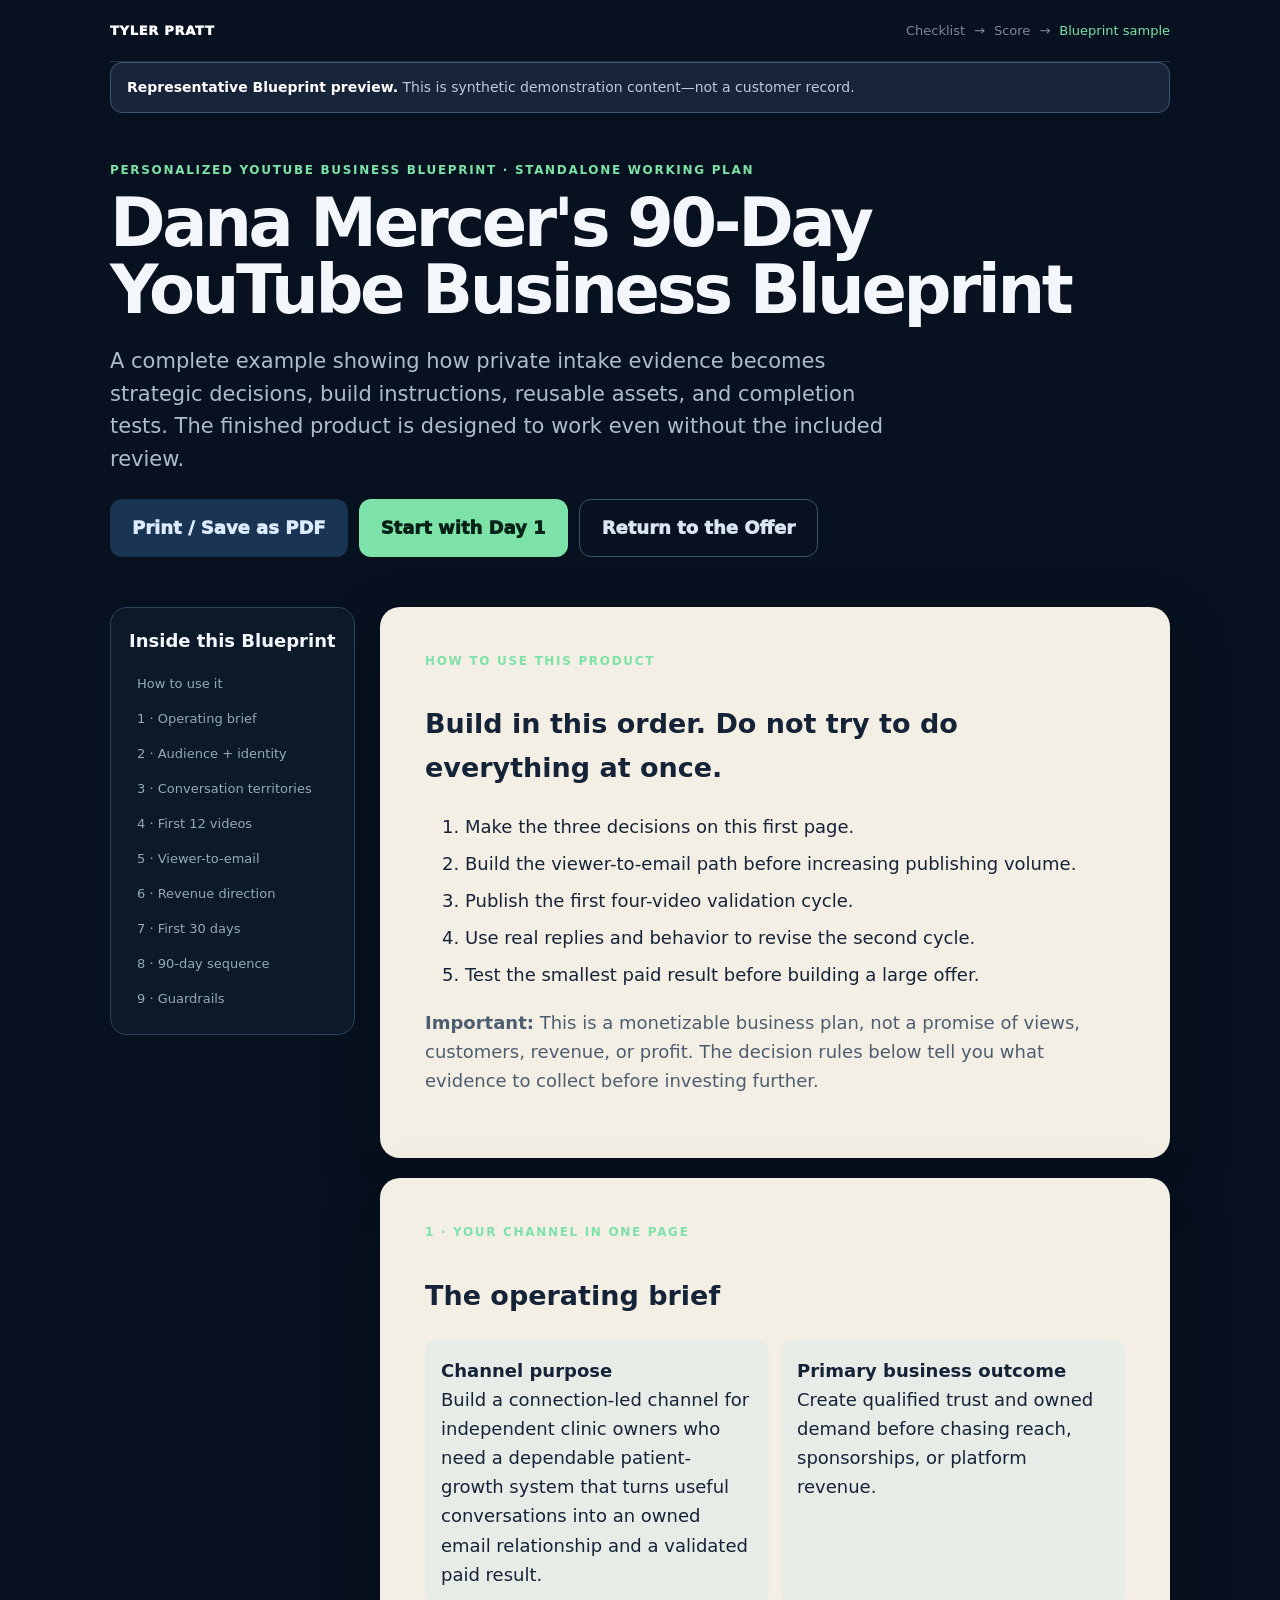
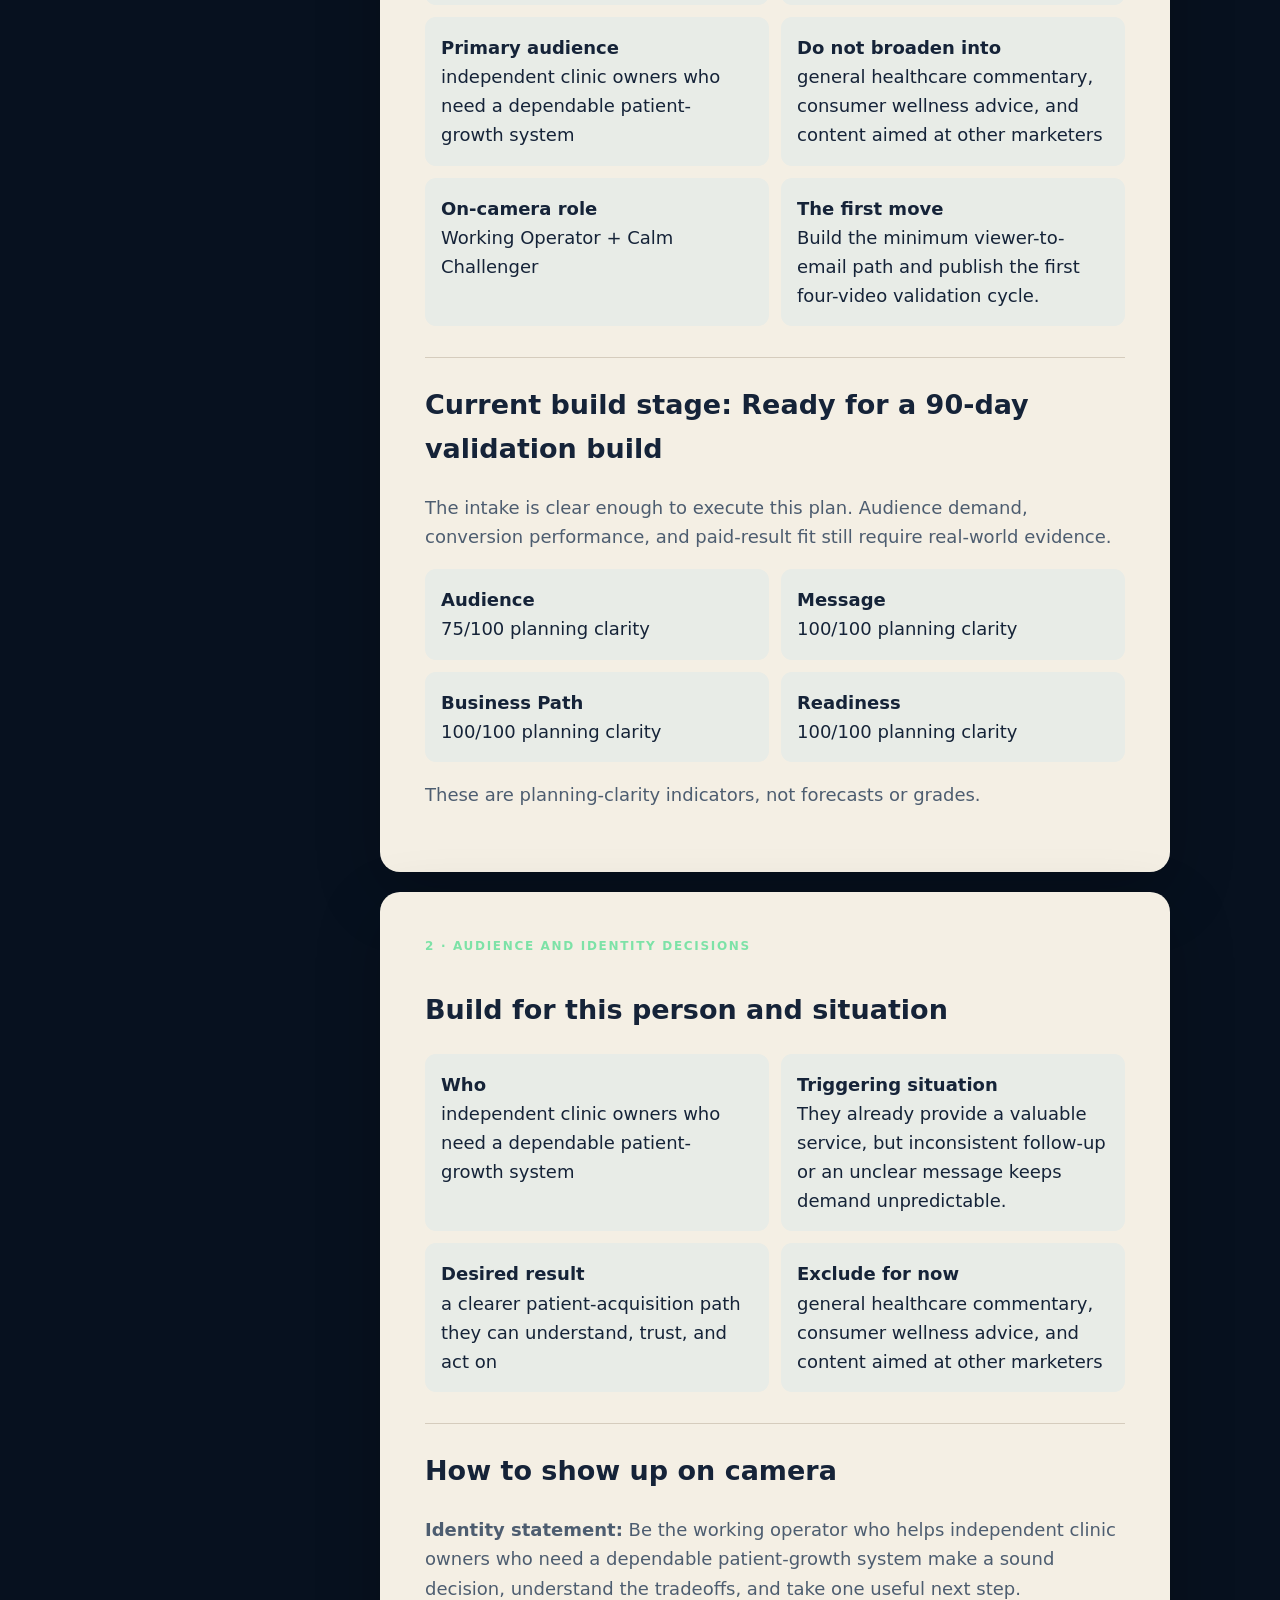
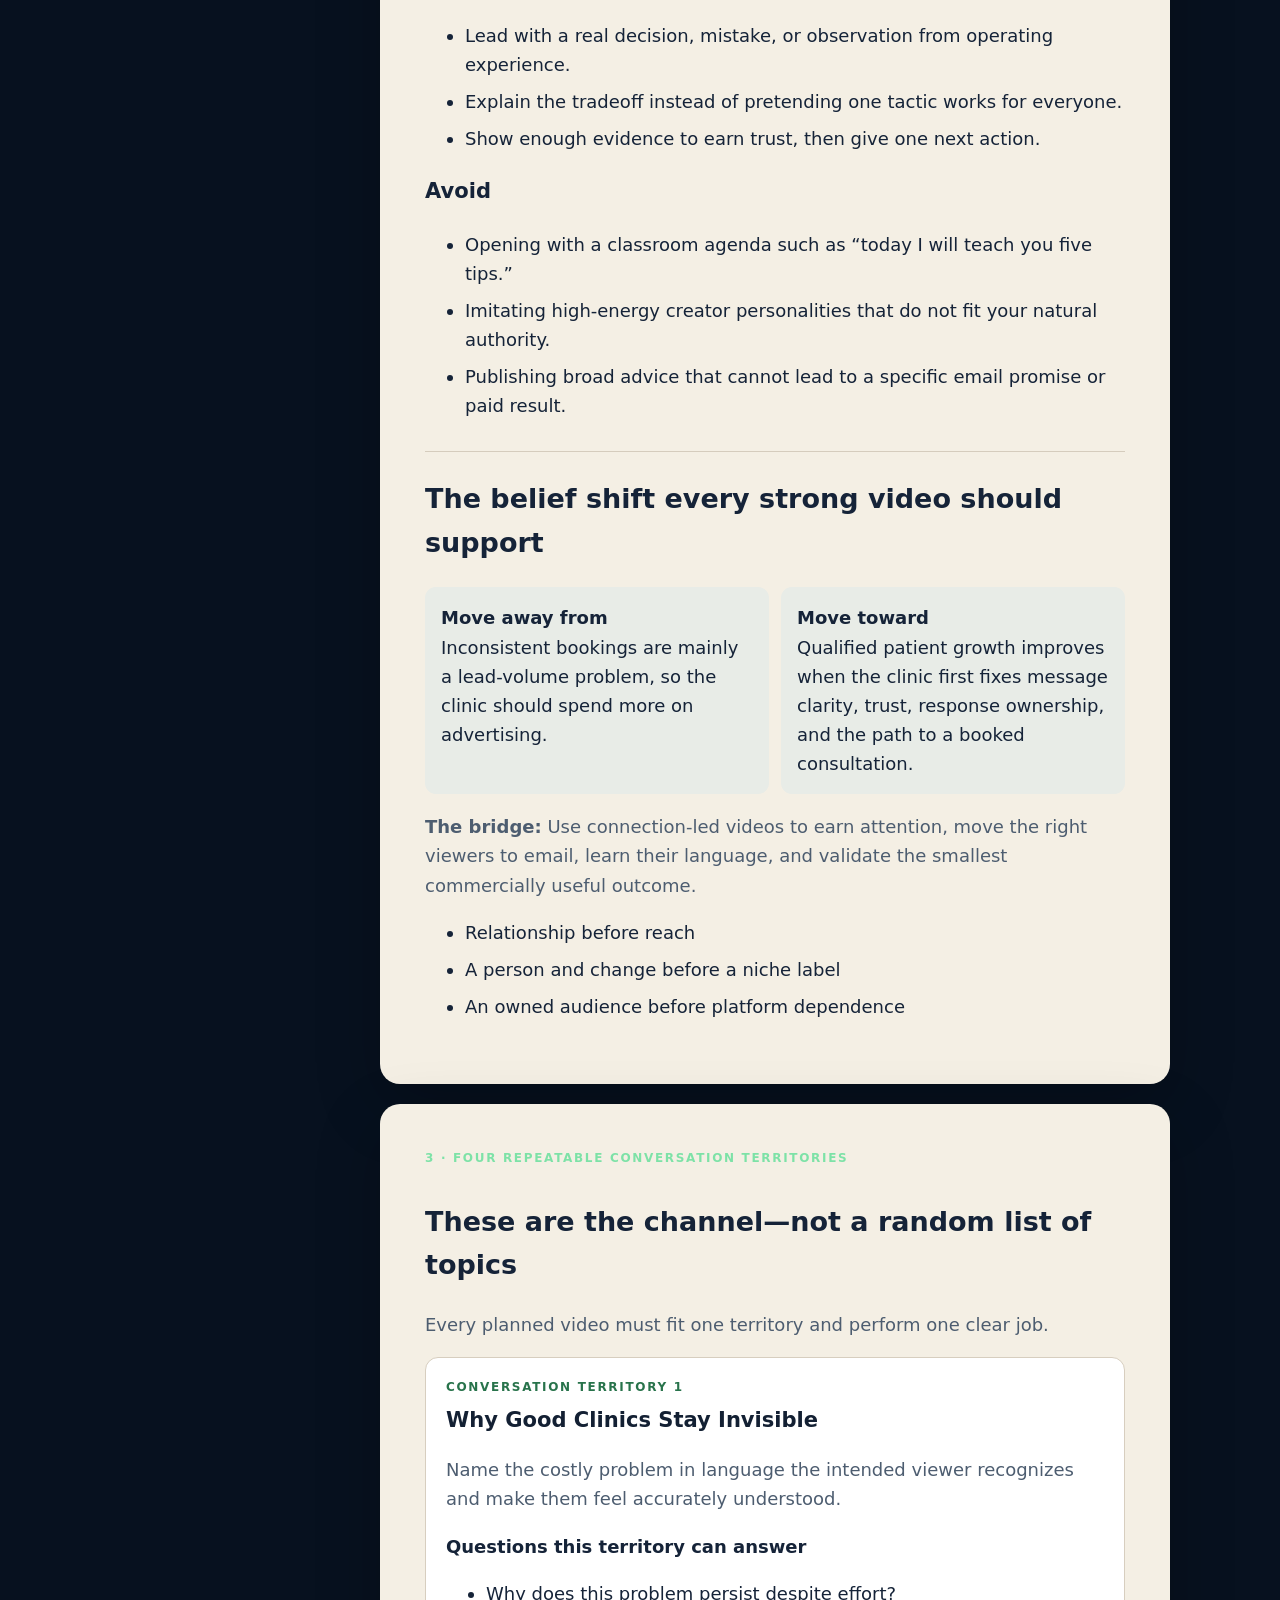
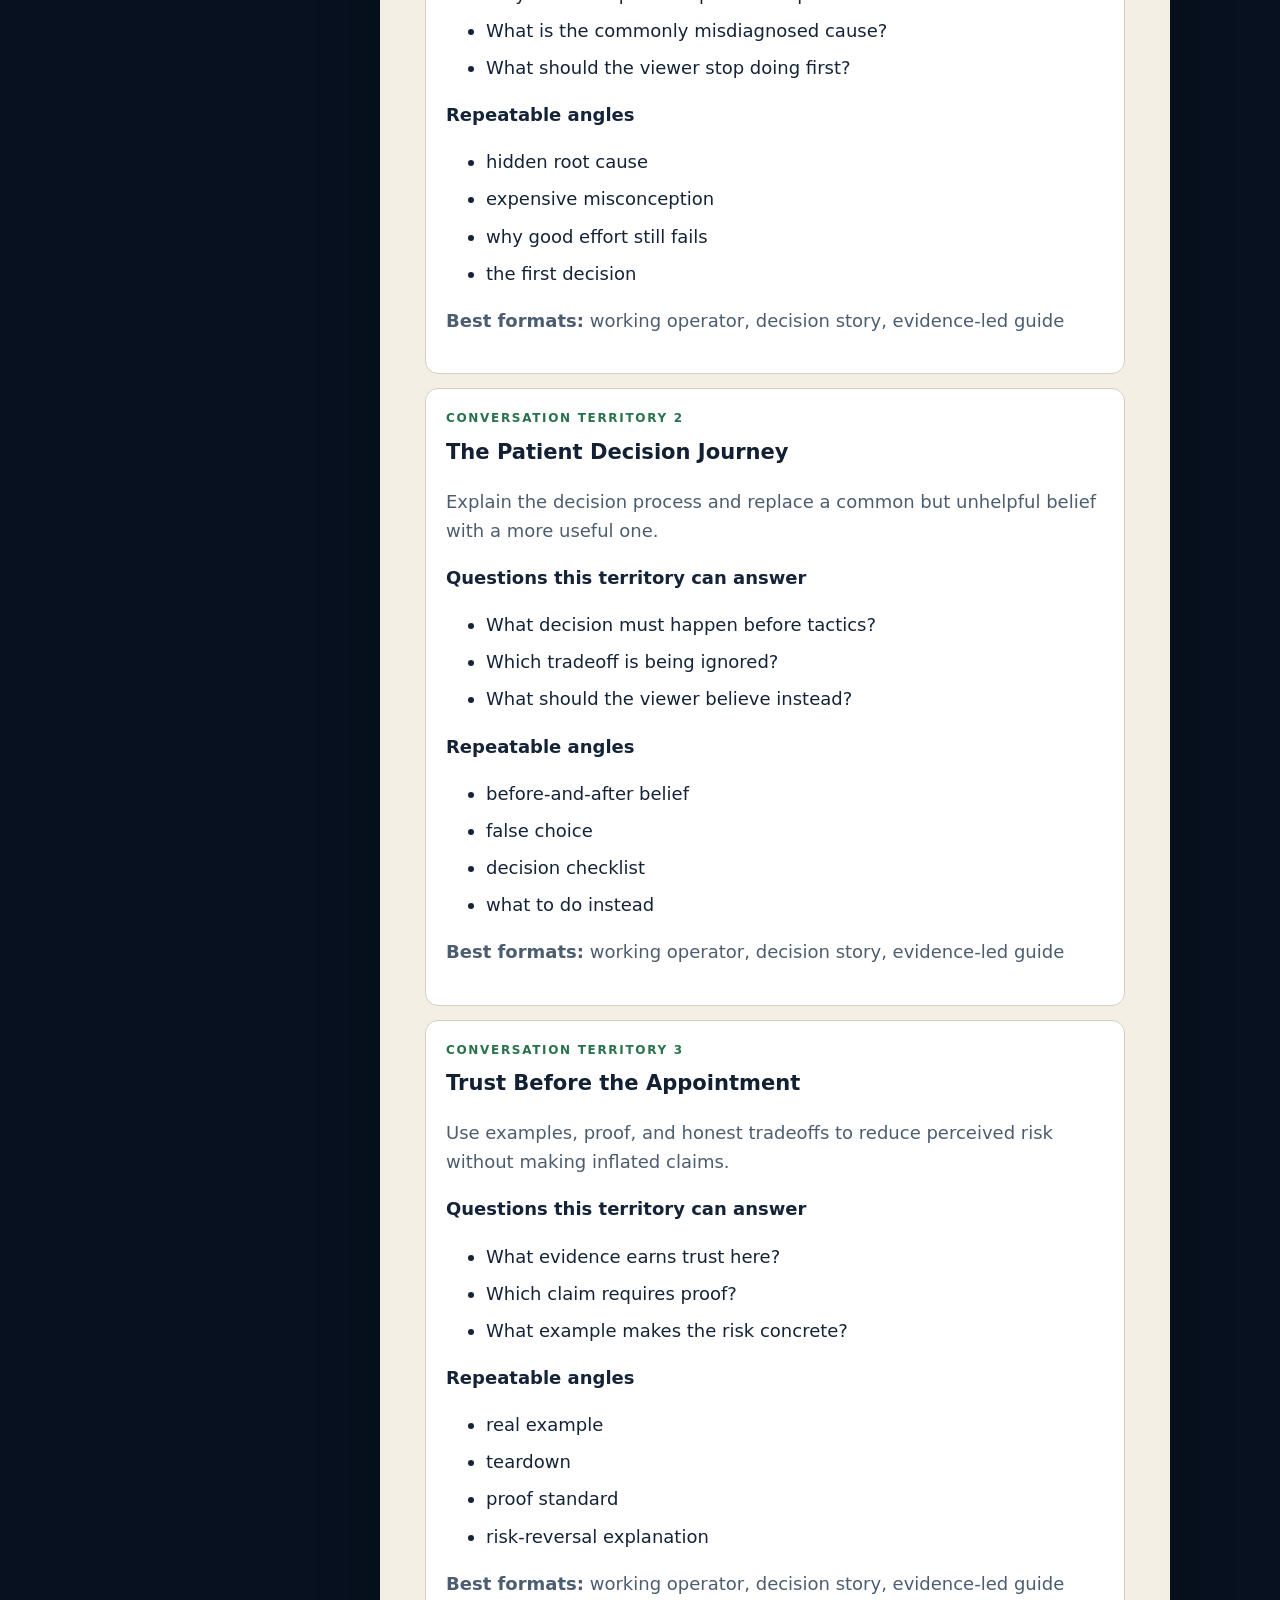
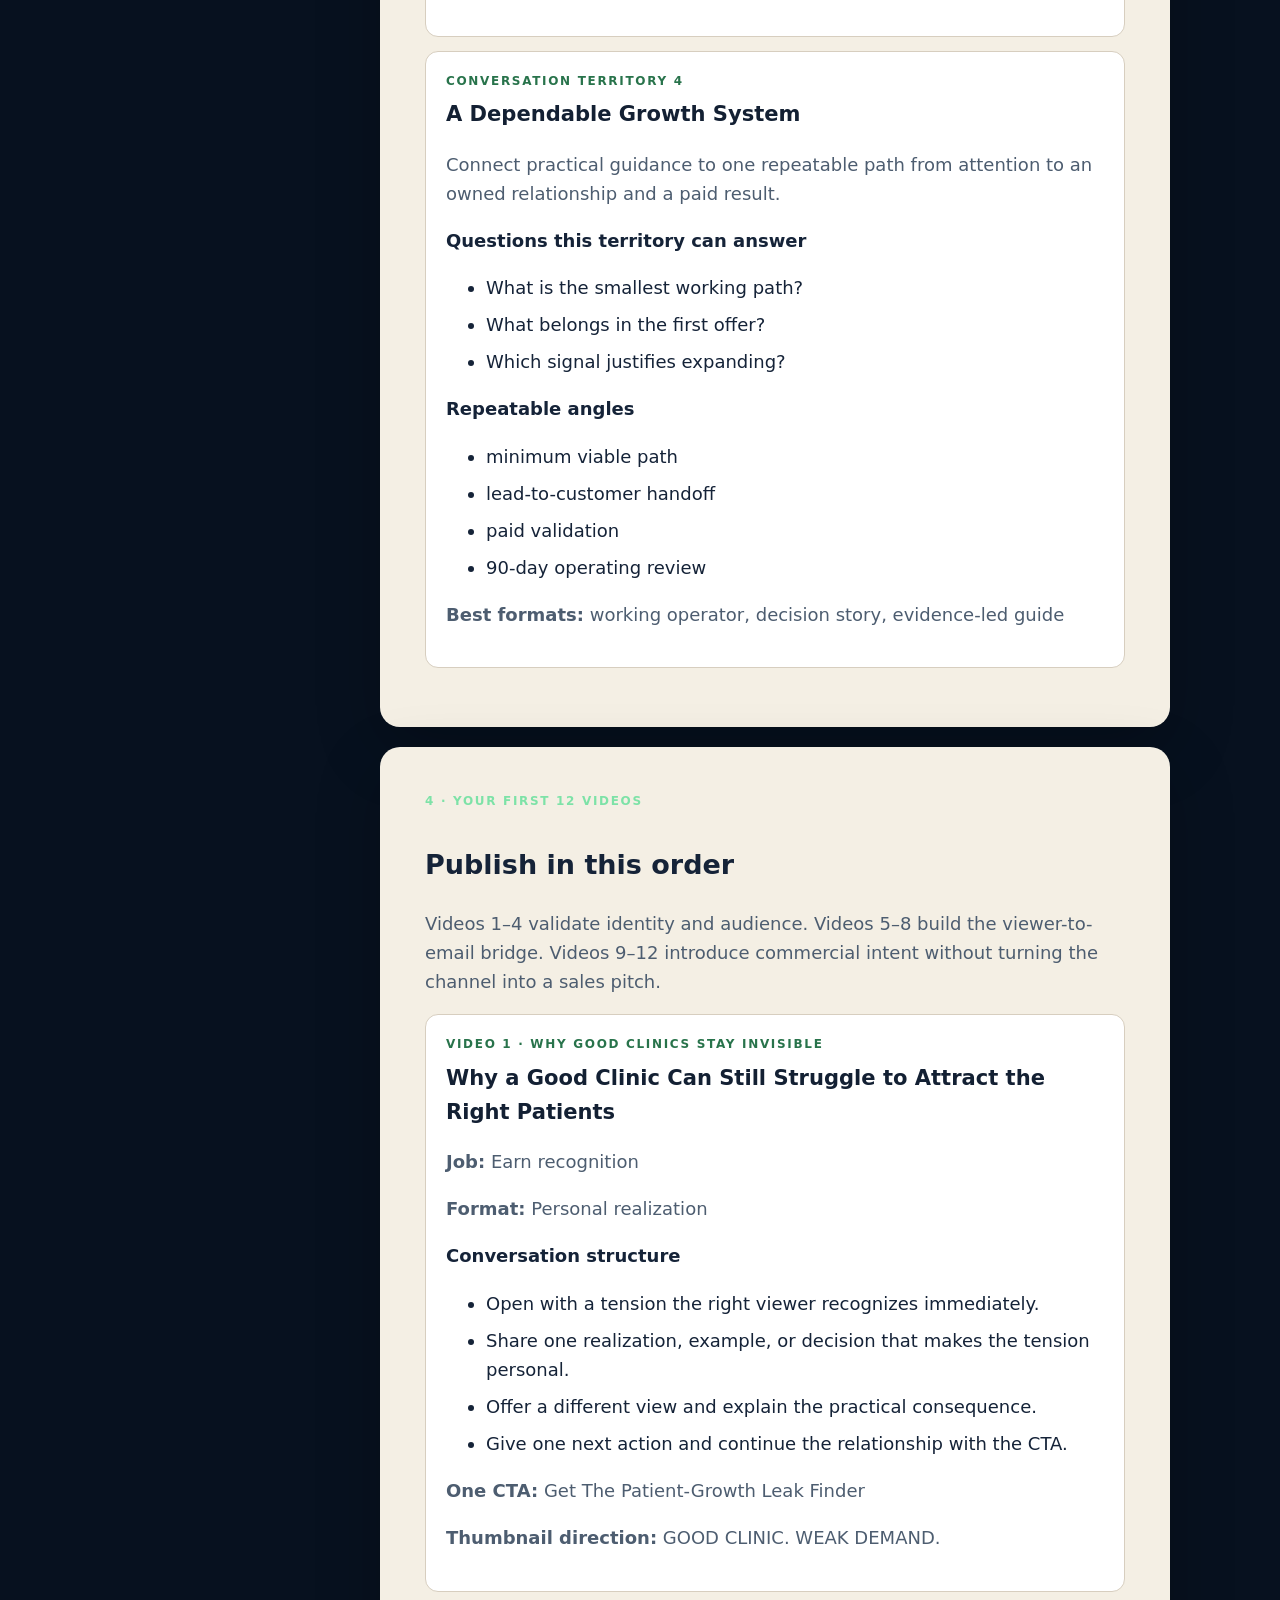
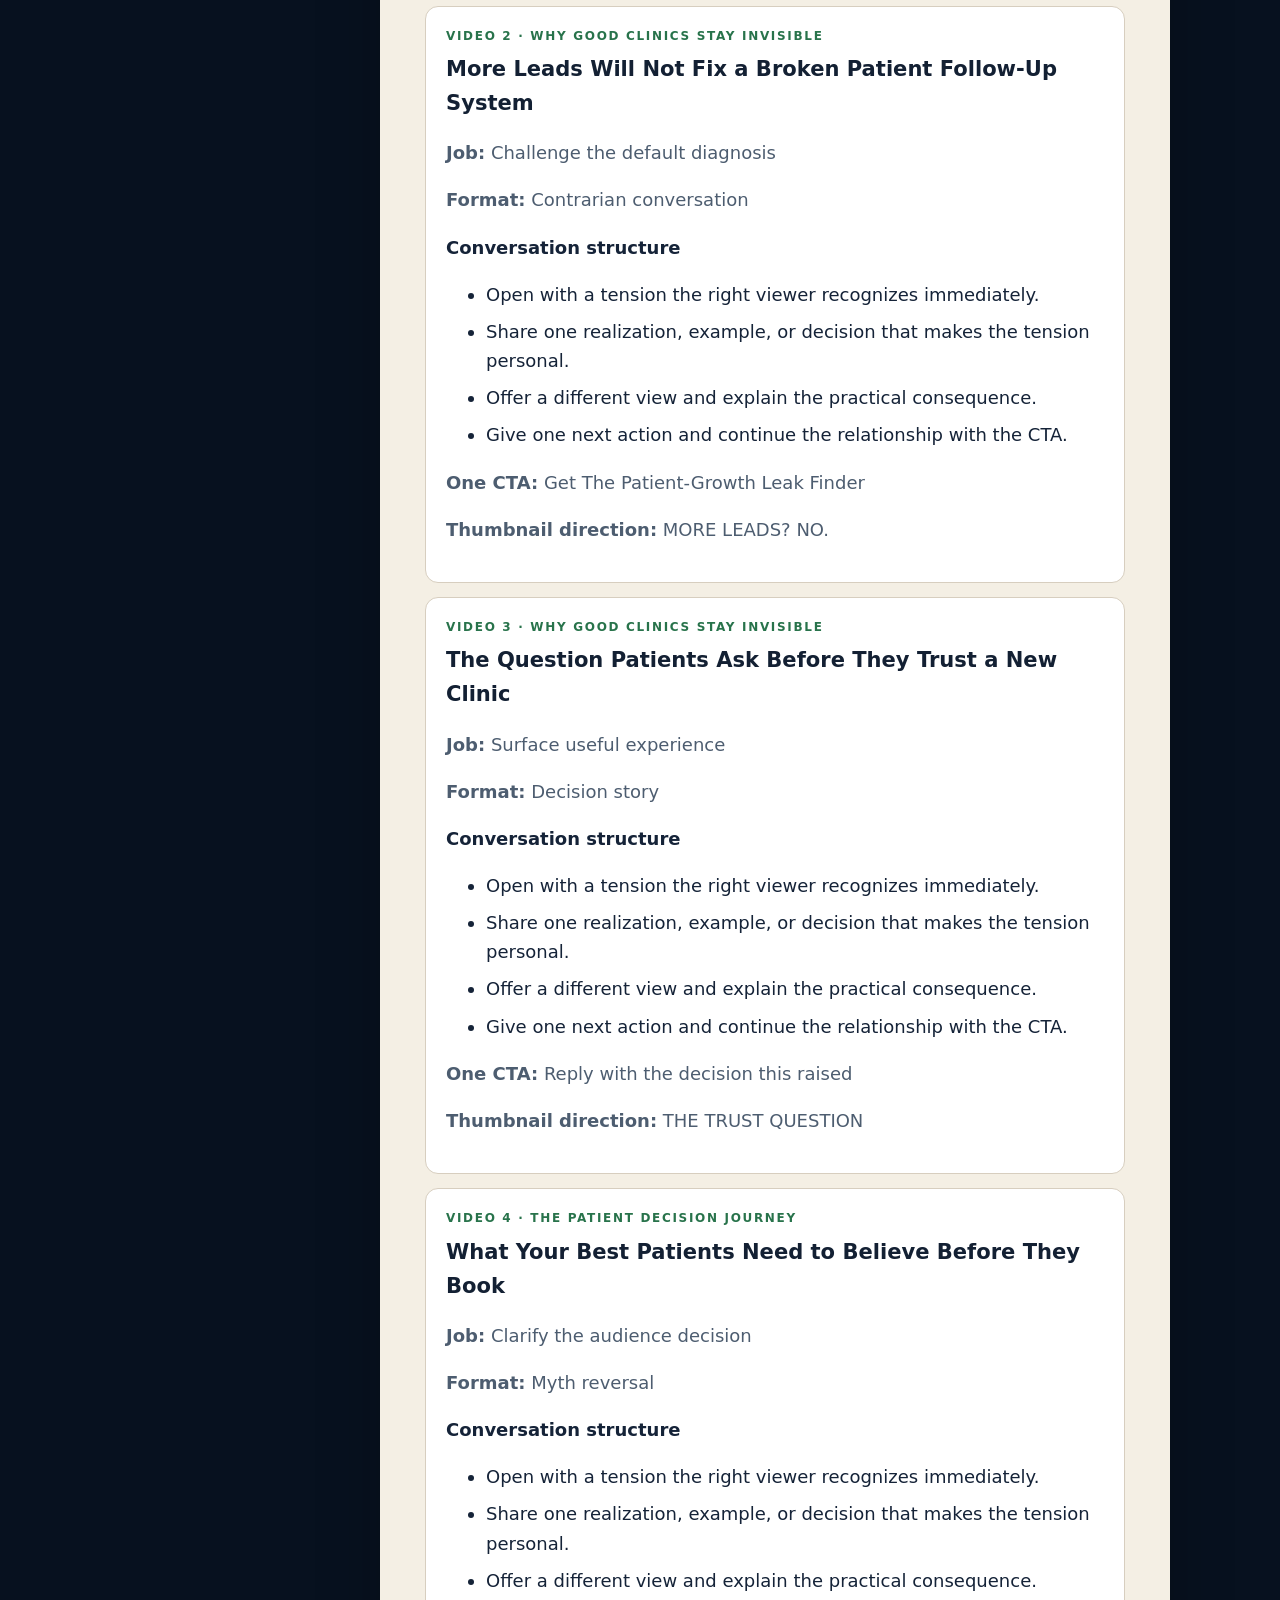
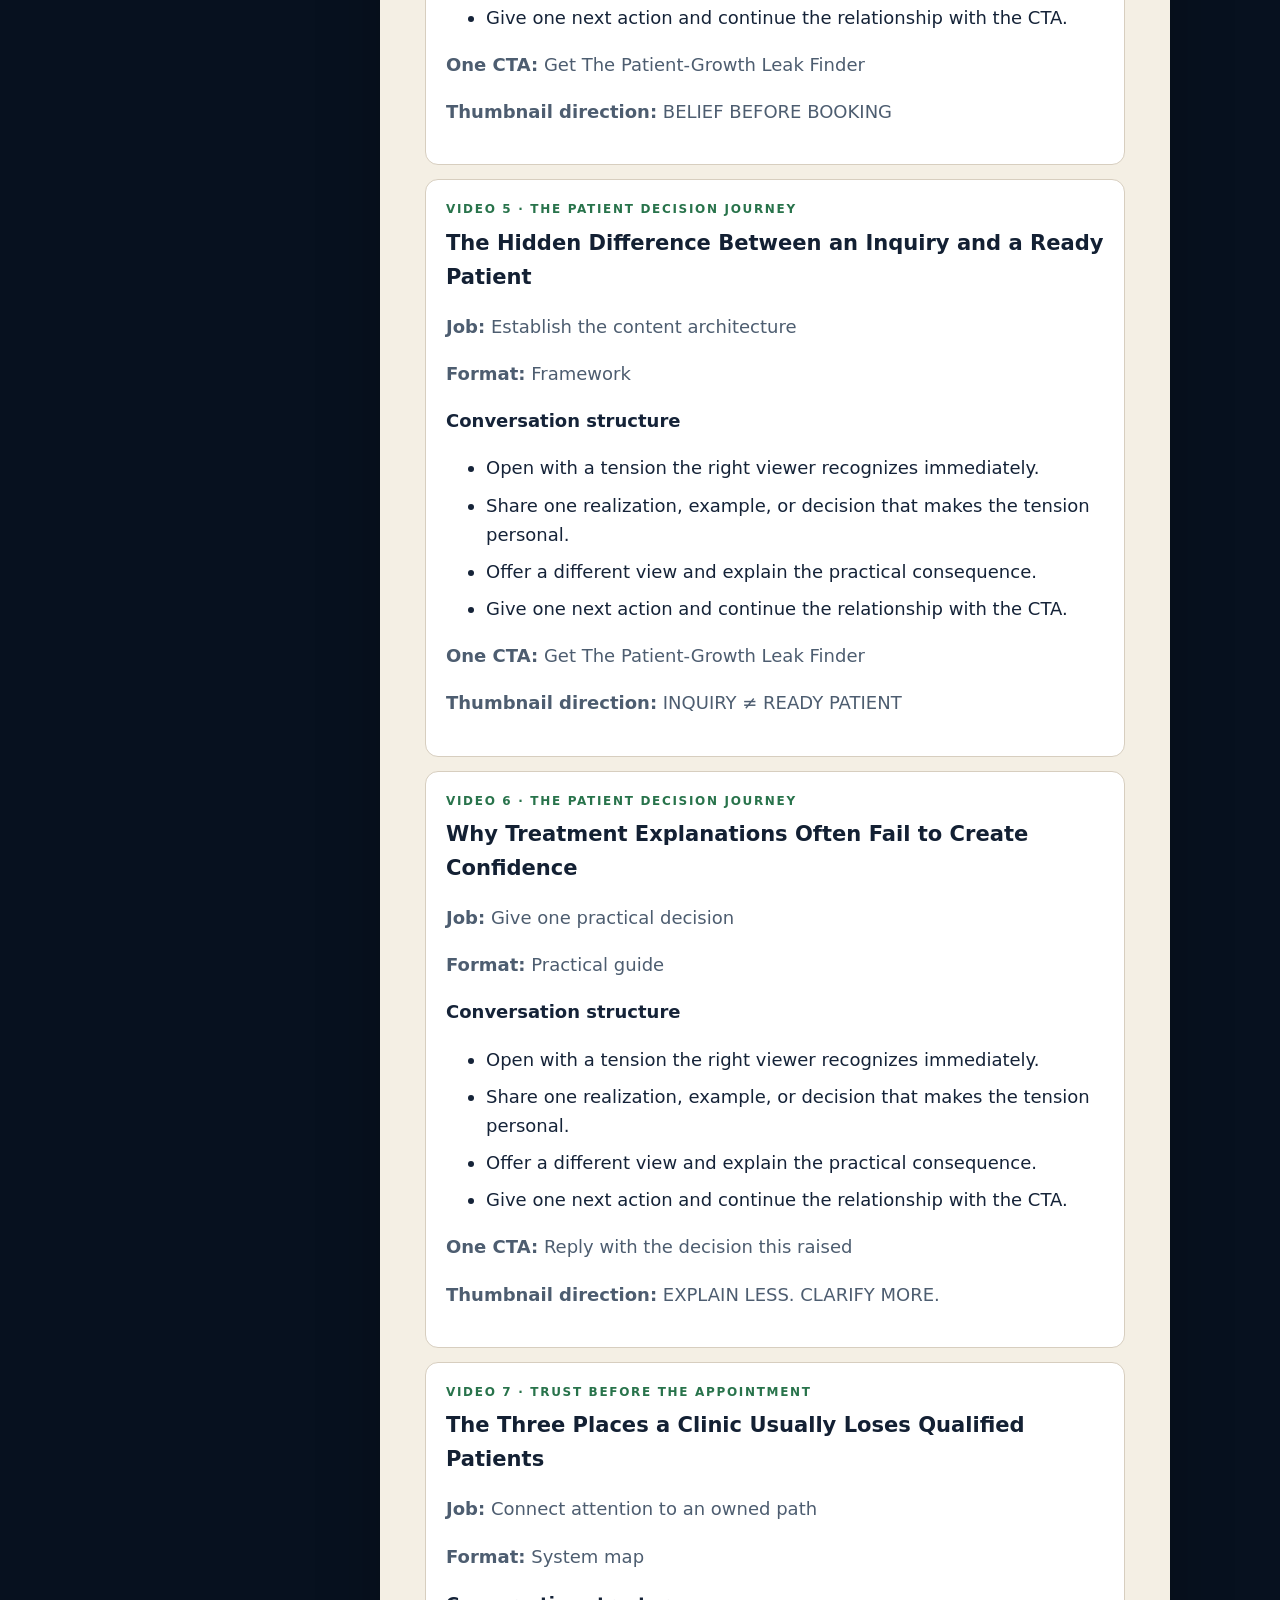
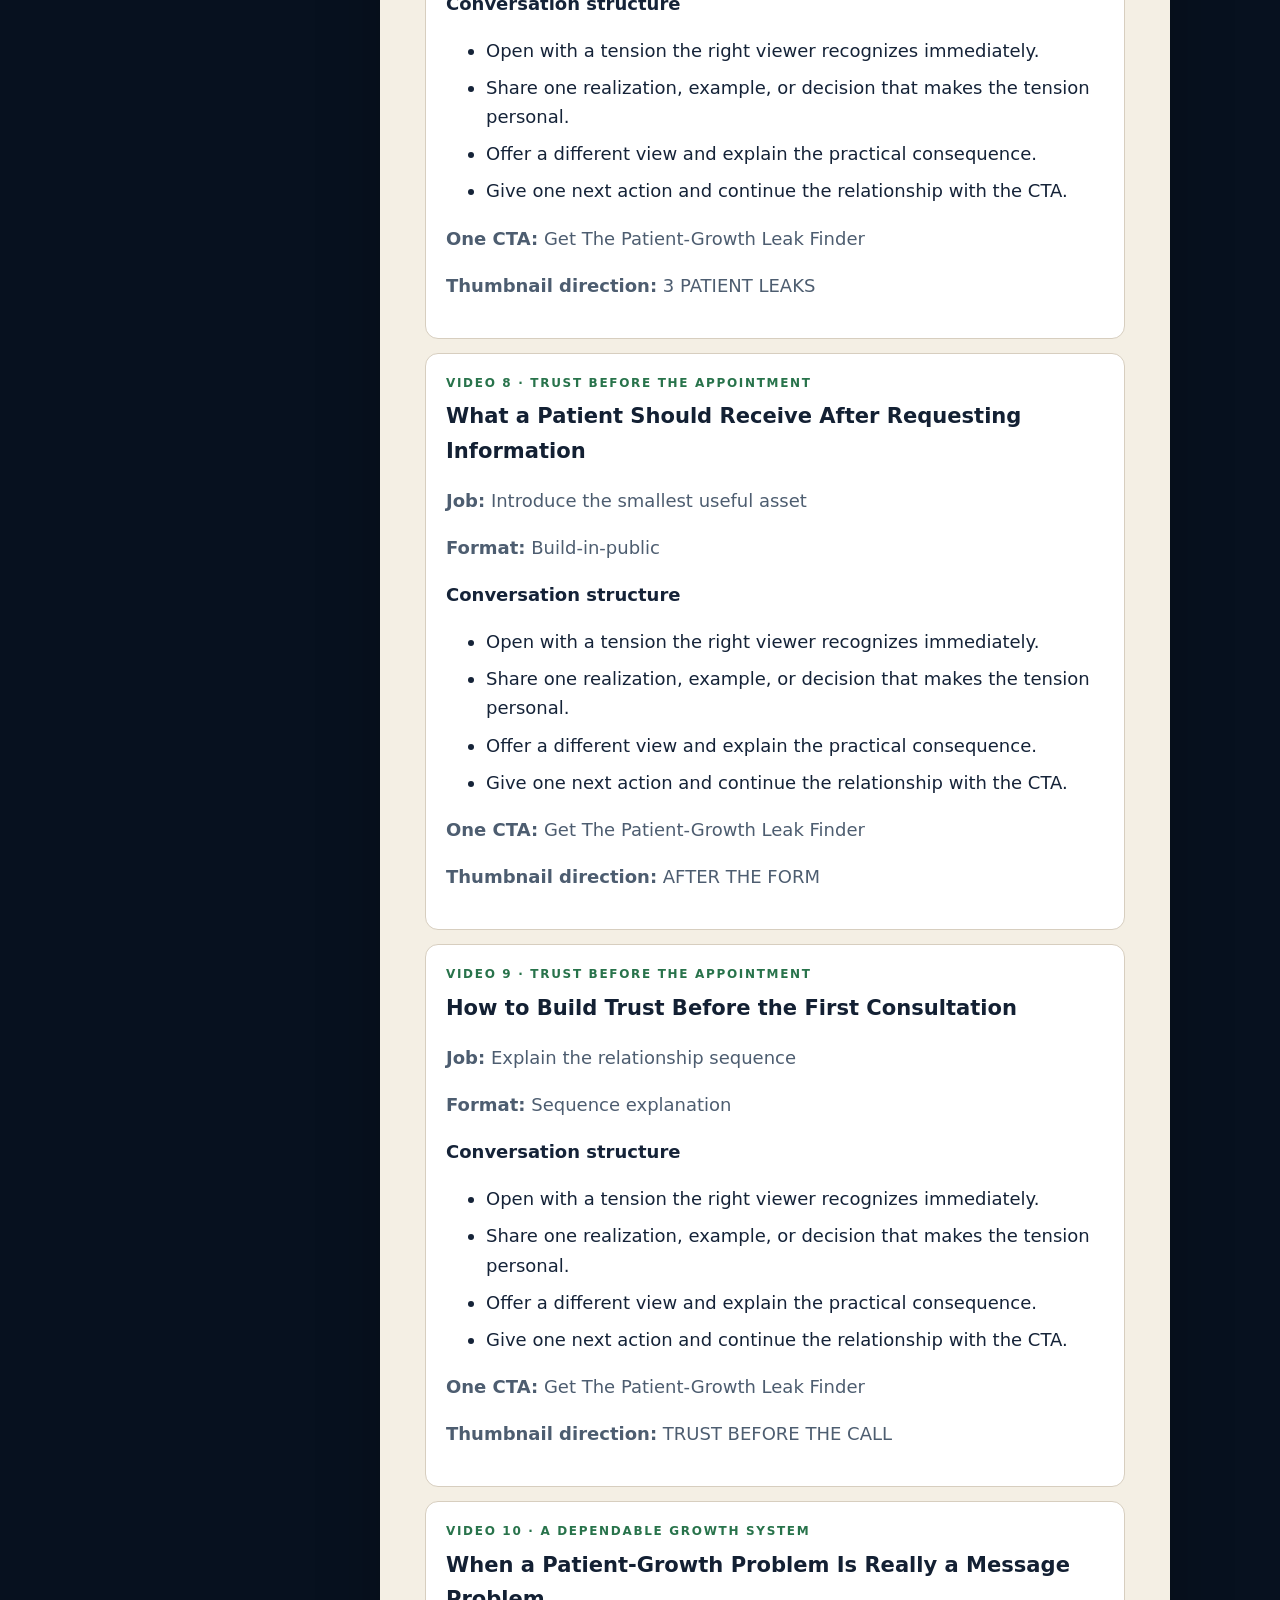
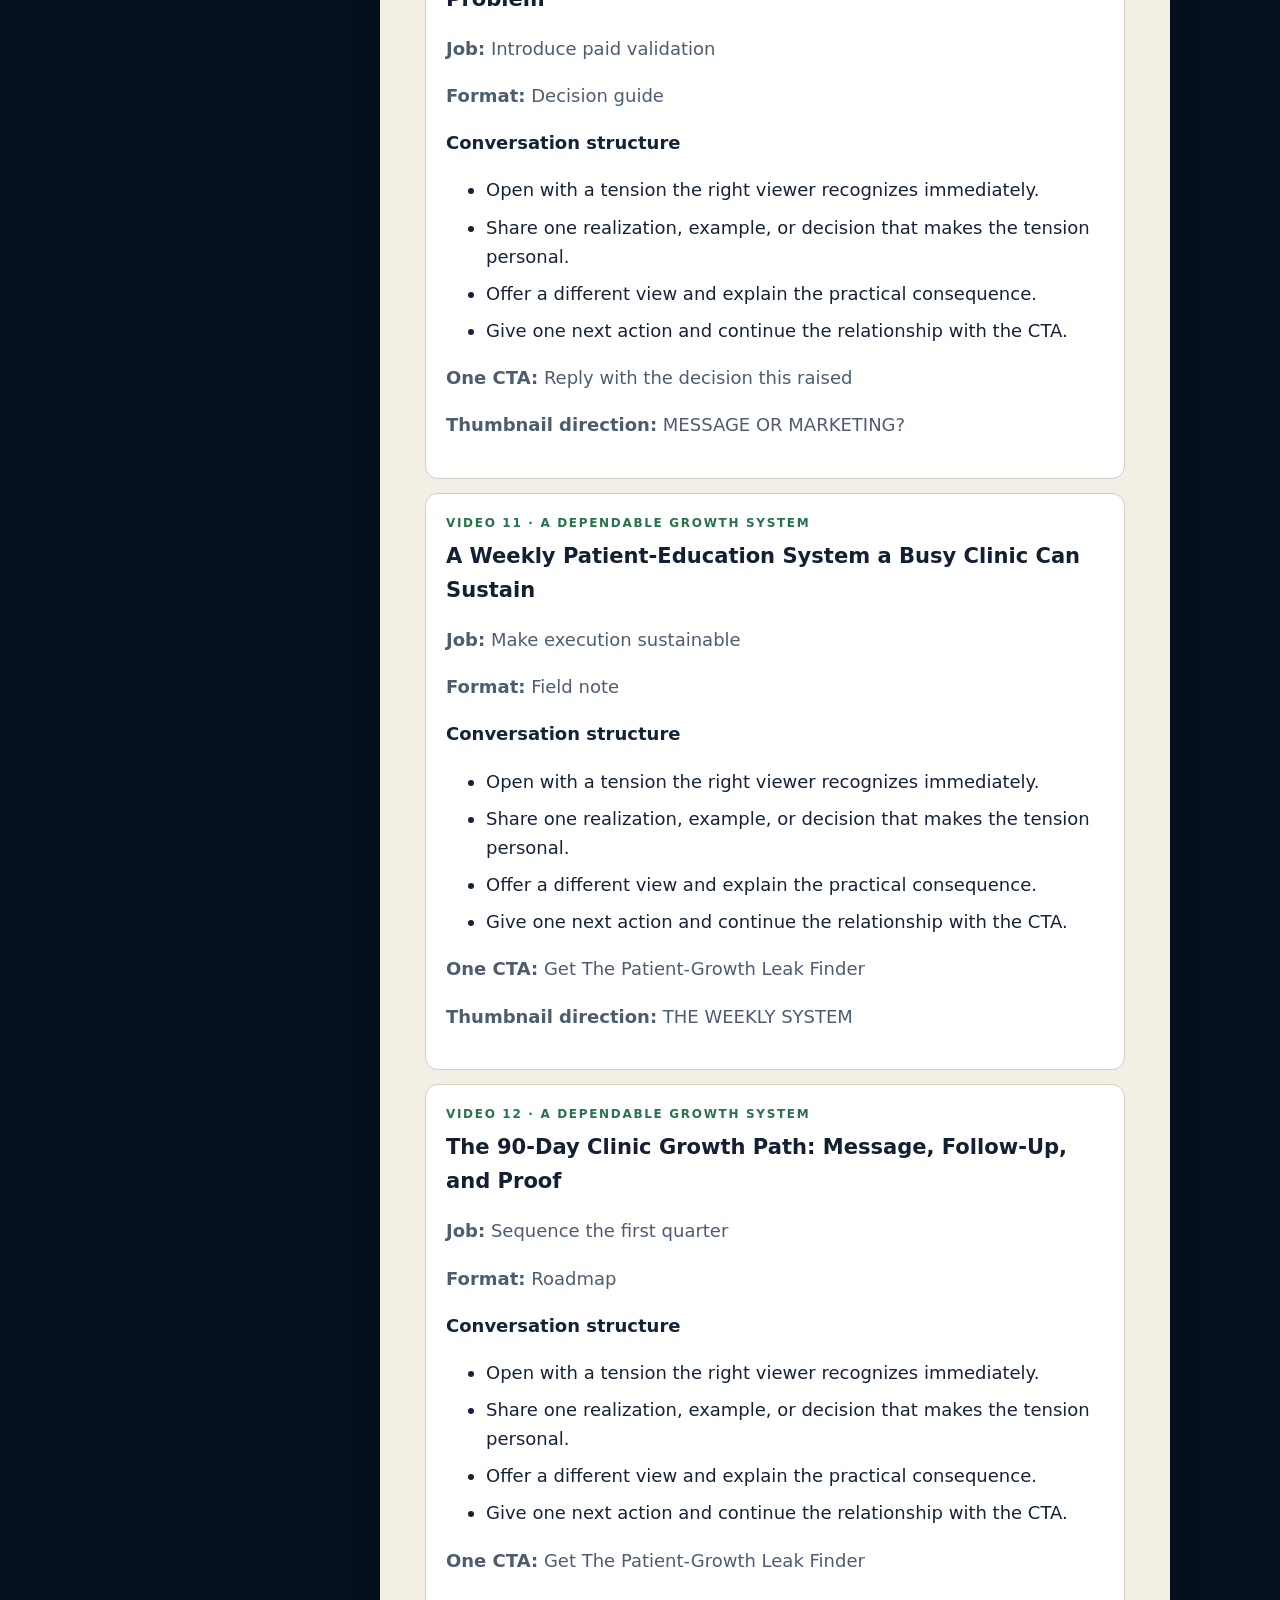
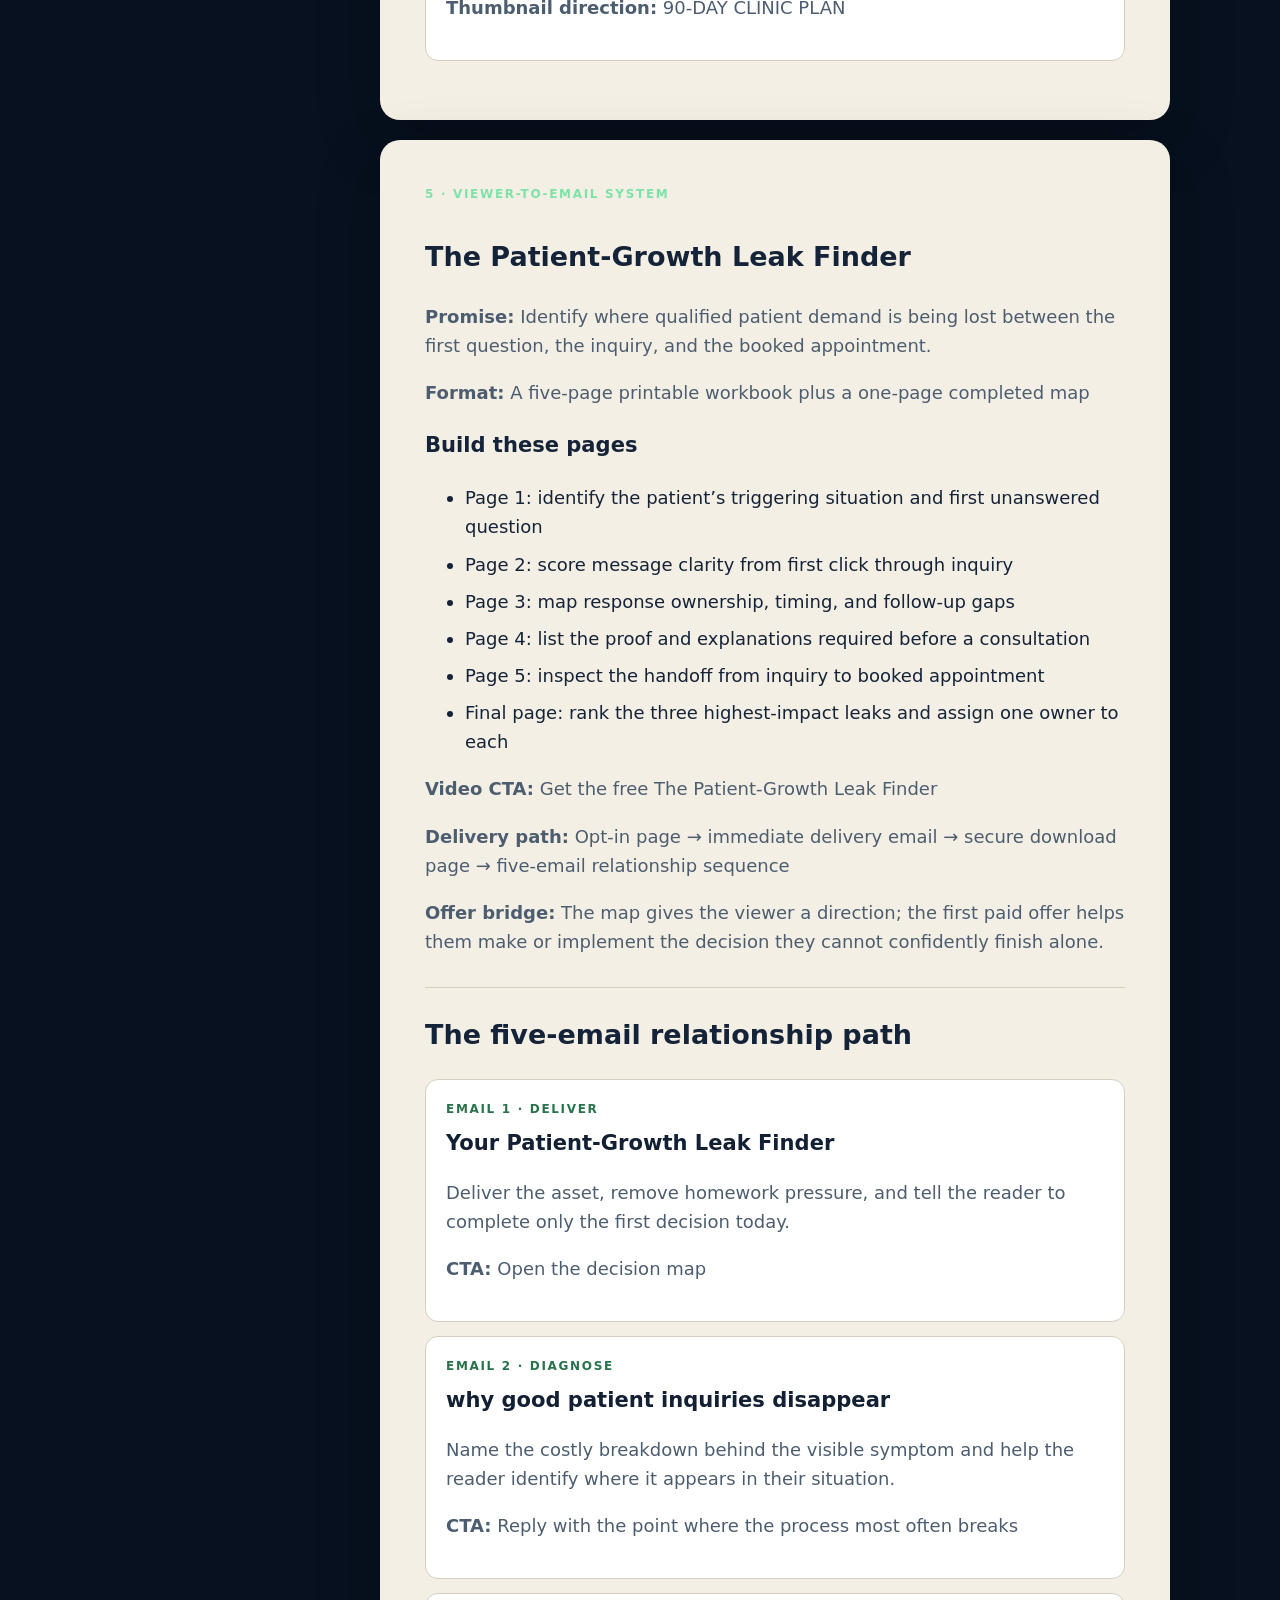
==== commit 8a1ec730: "remove payment timing copy from Blueprint sample" ====
--- a/youtube-business-blueprint-sample/index.html
+++ b/youtube-business-blueprint-sample/index.html
@@ -1,6 +1,6 @@
 <!doctype html><html lang="en"><head><!-- Google Tag Manager --><script>(function(w,d,s,l,i){w[l]=w[l]||[];w[l].push({'gtm.start':new Date().getTime(),event:'gtm.js'});var f=d.getElementsByTagName(s)[0],j=d.createElement(s),dl=l!='dataLayer'?'&l='+l:'';j.async=true;j.src='https://www.googletagmanager.com/gtm.js?id='+i+dl;f.parentNode.insertBefore(j,f);})(window,document,'script','dataLayer','GTM-WGGFJ3PM');</script><!-- End Google Tag Manager --><meta charset="utf-8"><meta name="viewport" content="width=device-width,initial-scale=1"><meta name="robots" content="noindex,nofollow"><link rel="icon" href="data:,"><title>Representative YouTube Business Blueprint | Tyler Pratt</title><style>
 :root{--bg:#091321;--panel:#111f32;--line:#293d56;--ink:#eef5fb;--mut:#a8b7c8;--blue:#5daaff;--green:#6bdd9f;--paper:#f7f5ef;--dark:#132033}*{box-sizing:border-box}[hidden]{display:none!important}body{margin:0;background:var(--bg);color:var(--ink);font:16px/1.55 -apple-system,BlinkMacSystemFont,'Segoe UI',sans-serif}.wrap{width:min(980px,calc(100% - 30px));margin:auto;padding:34px 0 70px}a{color:var(--blue)}h1{font-size:clamp(32px,5vw,52px);line-height:1.05;letter-spacing:-.035em;margin:8px 0 13px}.sub{color:var(--mut);font-size:18px;max-width:780px}.eyebrow{color:var(--green);font-size:11px;font-weight:850;letter-spacing:.13em;text-transform:uppercase}.step,.card{background:var(--panel);border:1px solid var(--line);border-radius:14px;padding:21px;margin:14px 0}.step[hidden]{display:none}.step h2,.card h2{margin:0 0 6px}.step>p,.hint{color:var(--mut)}label{display:block;font-weight:700;margin:17px 0 6px}input,textarea,select{width:100%;background:#081321;border:1px solid var(--line);border-radius:9px;padding:12px;color:var(--ink);font:inherit}textarea{min-height:105px;resize:vertical}.required:after{content:' *';color:#ff9aae}.progress{height:7px;background:#15263b;border-radius:99px;overflow:hidden;margin:22px 0 4px}.progress i{display:block;height:100%;background:var(--green);transition:width .2s}.actions{display:flex;justify-content:space-between;gap:10px;margin-top:18px}.actions .back{background:#1a3553;color:#dcecff}.actions .next,.actions .submit{margin-left:auto}button,.btn{border:0;border-radius:9px;background:var(--green);color:#062016;font-weight:850;padding:12px 17px;cursor:pointer;text-decoration:none;display:inline-block}.error{color:#ffb4c4;min-height:24px;margin-top:9px}.paper{background:var(--paper);color:var(--dark);border-radius:16px;padding:30px;margin:18px 0}.paper p{color:#46556a}.paper h2{border-top:1px solid #ced6d1;padding-top:20px;margin-top:24px}.shift{display:grid;grid-template-columns:1fr 1fr;gap:12px}.shift div,.tile{background:#e9eee9;border-radius:10px;padding:13px}.list li{margin:7px 0}.schedule{background:#102c28;border:1px solid #285448;border-radius:14px;padding:21px;margin-top:20px}.slot-grid{display:grid;grid-template-columns:repeat(3,1fr);gap:10px}.slot{display:flex;align-items:center;gap:8px;border:1px solid #39705f;border-radius:9px;padding:11px;margin:0;cursor:pointer}.slot:has(input:checked){background:#19483d;border-color:var(--green)}.slot input{width:auto;margin:0}.topactions{display:flex;gap:10px;flex-wrap:wrap}.topactions button{background:#1a3553;color:#dcecff}.booking{border-left:4px solid var(--green)}.meta{display:flex;gap:8px;flex-wrap:wrap}.pill{background:#19334f;color:#bcdcff;border-radius:999px;padding:3px 10px;font-size:12px}.plan-card,.video-card{border:1px solid #cfd8d2;border-radius:12px;padding:16px;margin:14px 0;background:#fff}.plan-card h3,.video-card h3{margin:5px 0 8px;color:#132033}.blueprint-section{break-inside:avoid-page}.video-card{break-inside:avoid-page}.video-card .eyebrow,.plan-card .eyebrow{color:#28734b}@media print{body{background:#fff}.wrap{width:100%;padding:0}.paper{box-shadow:none;border:0}.schedule,.topactions{display:none}.blueprint-section{break-before:page}}@media(max-width:650px){.shift,.slot-grid{grid-template-columns:1fr}.paper{padding:20px}}@media print{body{background:white}.wrap{width:100%;padding:0}.topactions,.schedule,.prototype{display:none}.paper{padding:0}}
-</style><link rel="stylesheet" href="/funnel.css?v=20260804b"></head><body><main class="wrap"><nav class="funnel-nav" aria-label="Blueprint navigation"><a class="funnel-brand" href="/">TYLER PRATT</a><div class="funnel-path"><span>Checklist</span><span>→</span><span>Score</span><span>→</span><span class="current">Blueprint sample</span></div></nav><section class="prototype"><b>Representative Blueprint preview.</b> This is synthetic demonstration content—not a customer record. Scheduling is intentionally disabled on this review page.</section>
+</style><link rel="stylesheet" href="/funnel.css?v=20260804b"></head><body><main class="wrap"><nav class="funnel-nav" aria-label="Blueprint navigation"><a class="funnel-brand" href="/">TYLER PRATT</a><div class="funnel-path"><span>Checklist</span><span>→</span><span>Score</span><span>→</span><span class="current">Blueprint sample</span></div></nav><section class="prototype"><b>Representative Blueprint preview.</b> This is synthetic demonstration content—not a customer record.</section>
     <header class="blueprint-header"><div class="eyebrow">Personalized YouTube Business Blueprint · Standalone working plan</div>
     <h1>Dana Mercer's 90-Day YouTube Business Blueprint</h1>
     <p class="sub">A complete example showing how private intake evidence becomes strategic decisions, build instructions, reusable assets, and completion tests. The finished product is designed to work even without the included review.</p>
@@ -81,5 +81,5 @@
       <p><b>Your quarterly decision:</b> Continue only the territories, CTAs, and paid-result ideas that produce right-viewer replies, email action, qualified conversations, or paid validation. Do not use raw view count as the only decision.</p>
     </article>
 
-    <section class="schedule" id="schedule"><div class="eyebrow">Private Blueprint Review</div><h2>Live scheduling comes after paid delivery</h2><p>The production flow will show verified availability here only after purchase and Blueprint delivery. This public sample does not create an appointment.</p></section>
+
     </div></div><footer class="funnel-footer"><span>© Pratt Media</span><a href="/articles">Articles</a><a href="/youtube-business-checklist">Checklist</a><a href="/privacy">Privacy</a><a href="/terms">Terms</a></footer></main></body></html>
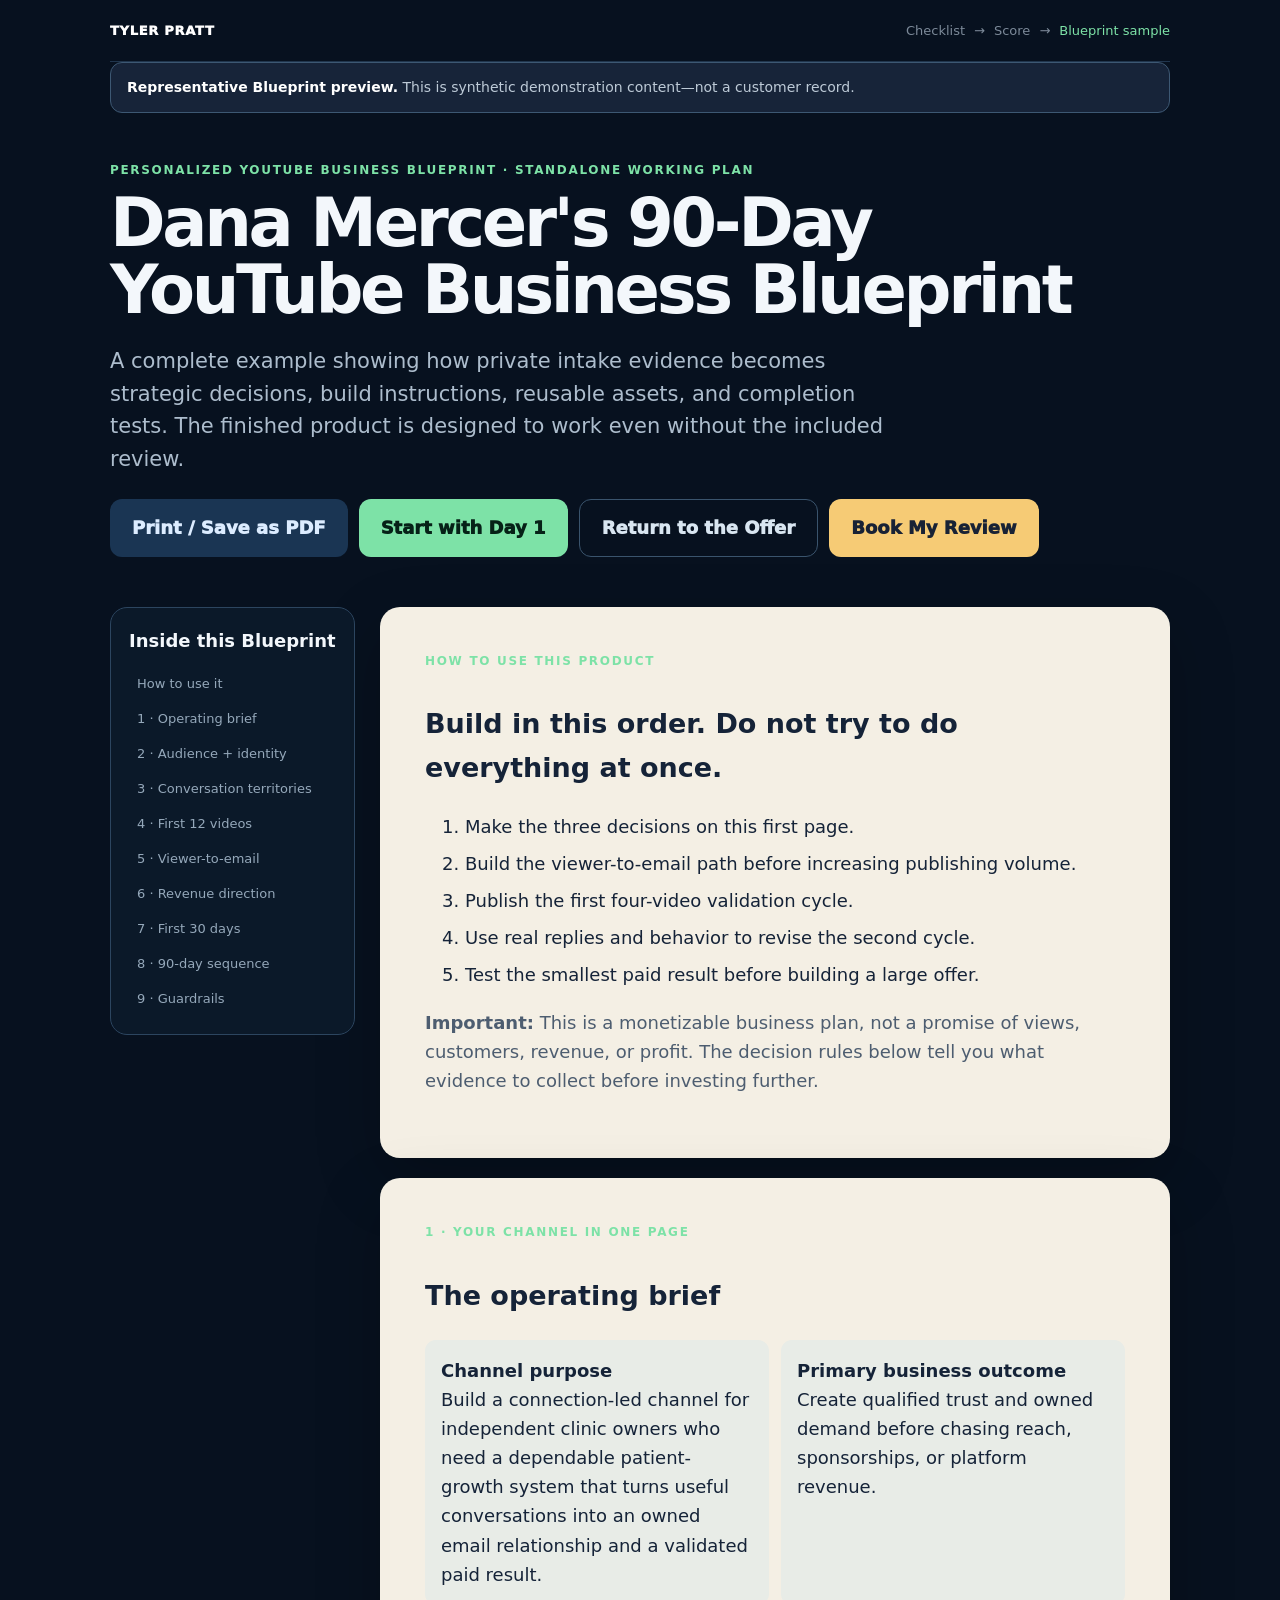
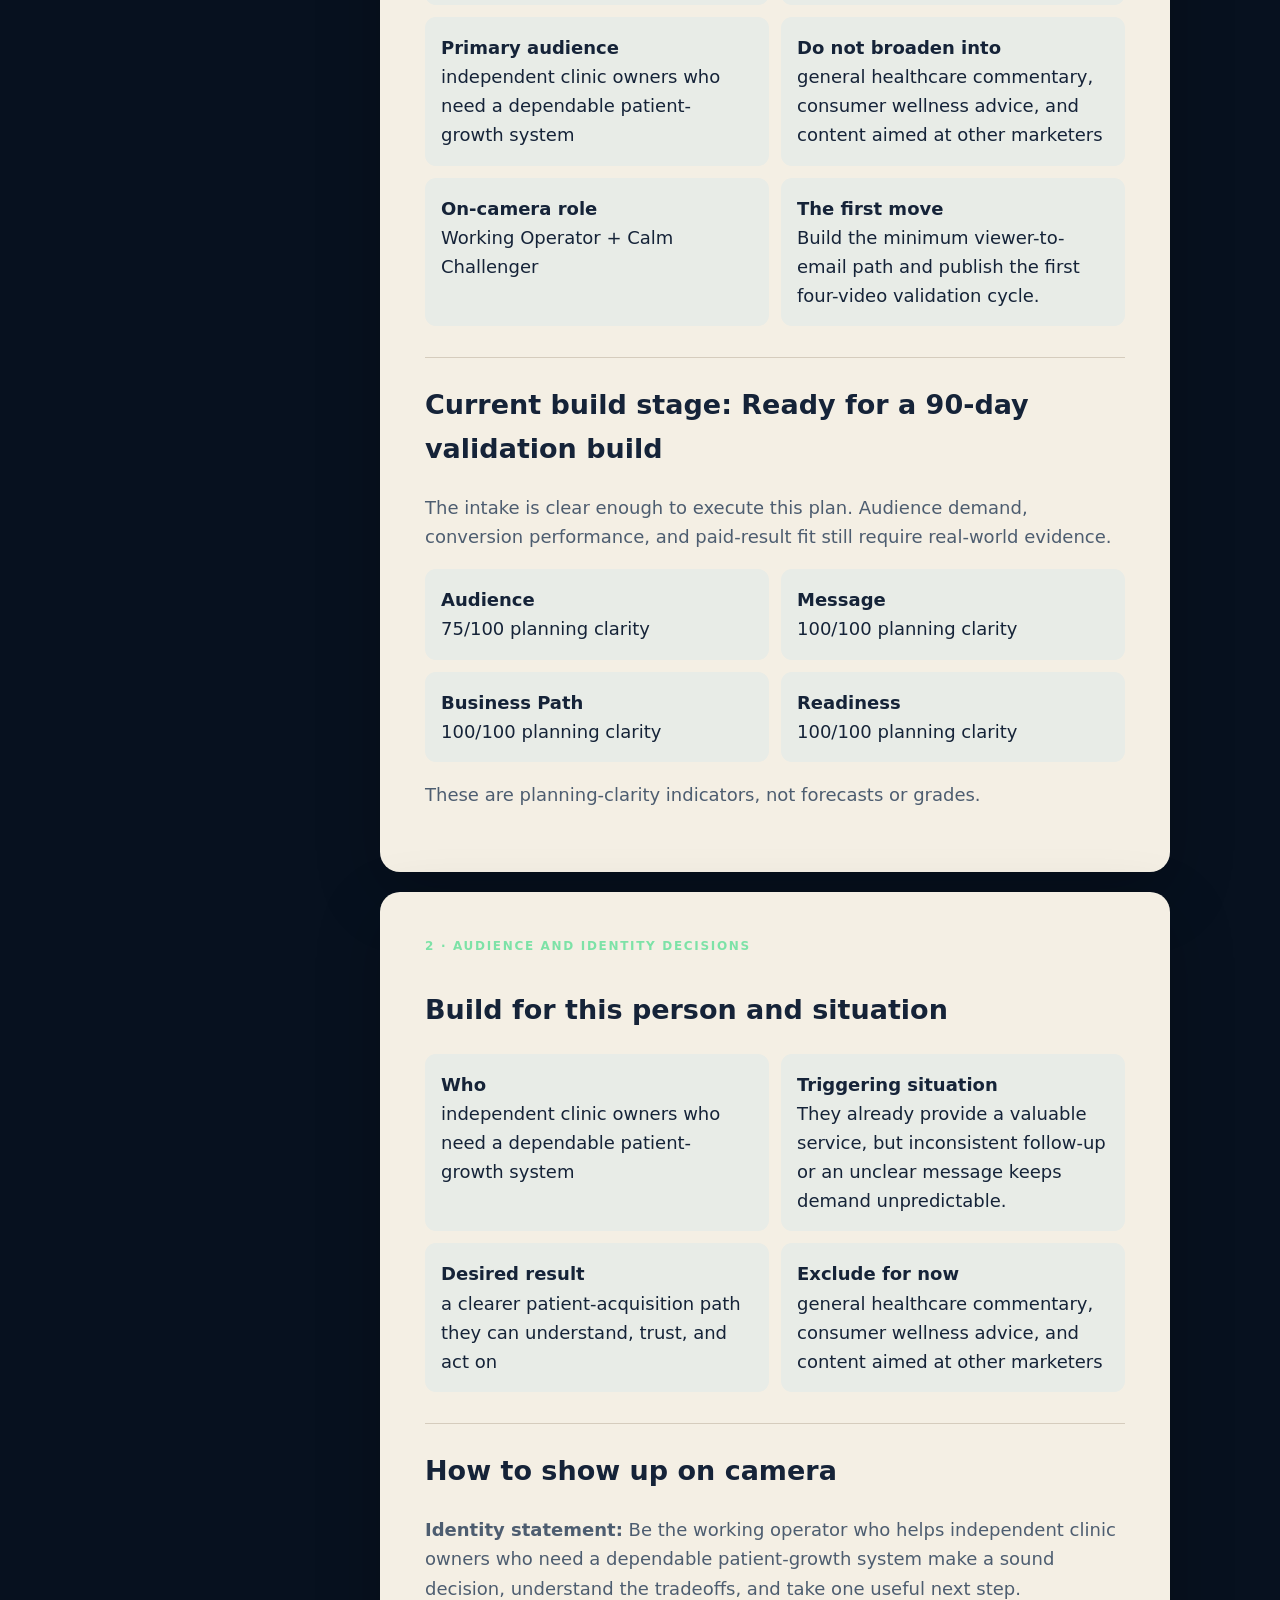
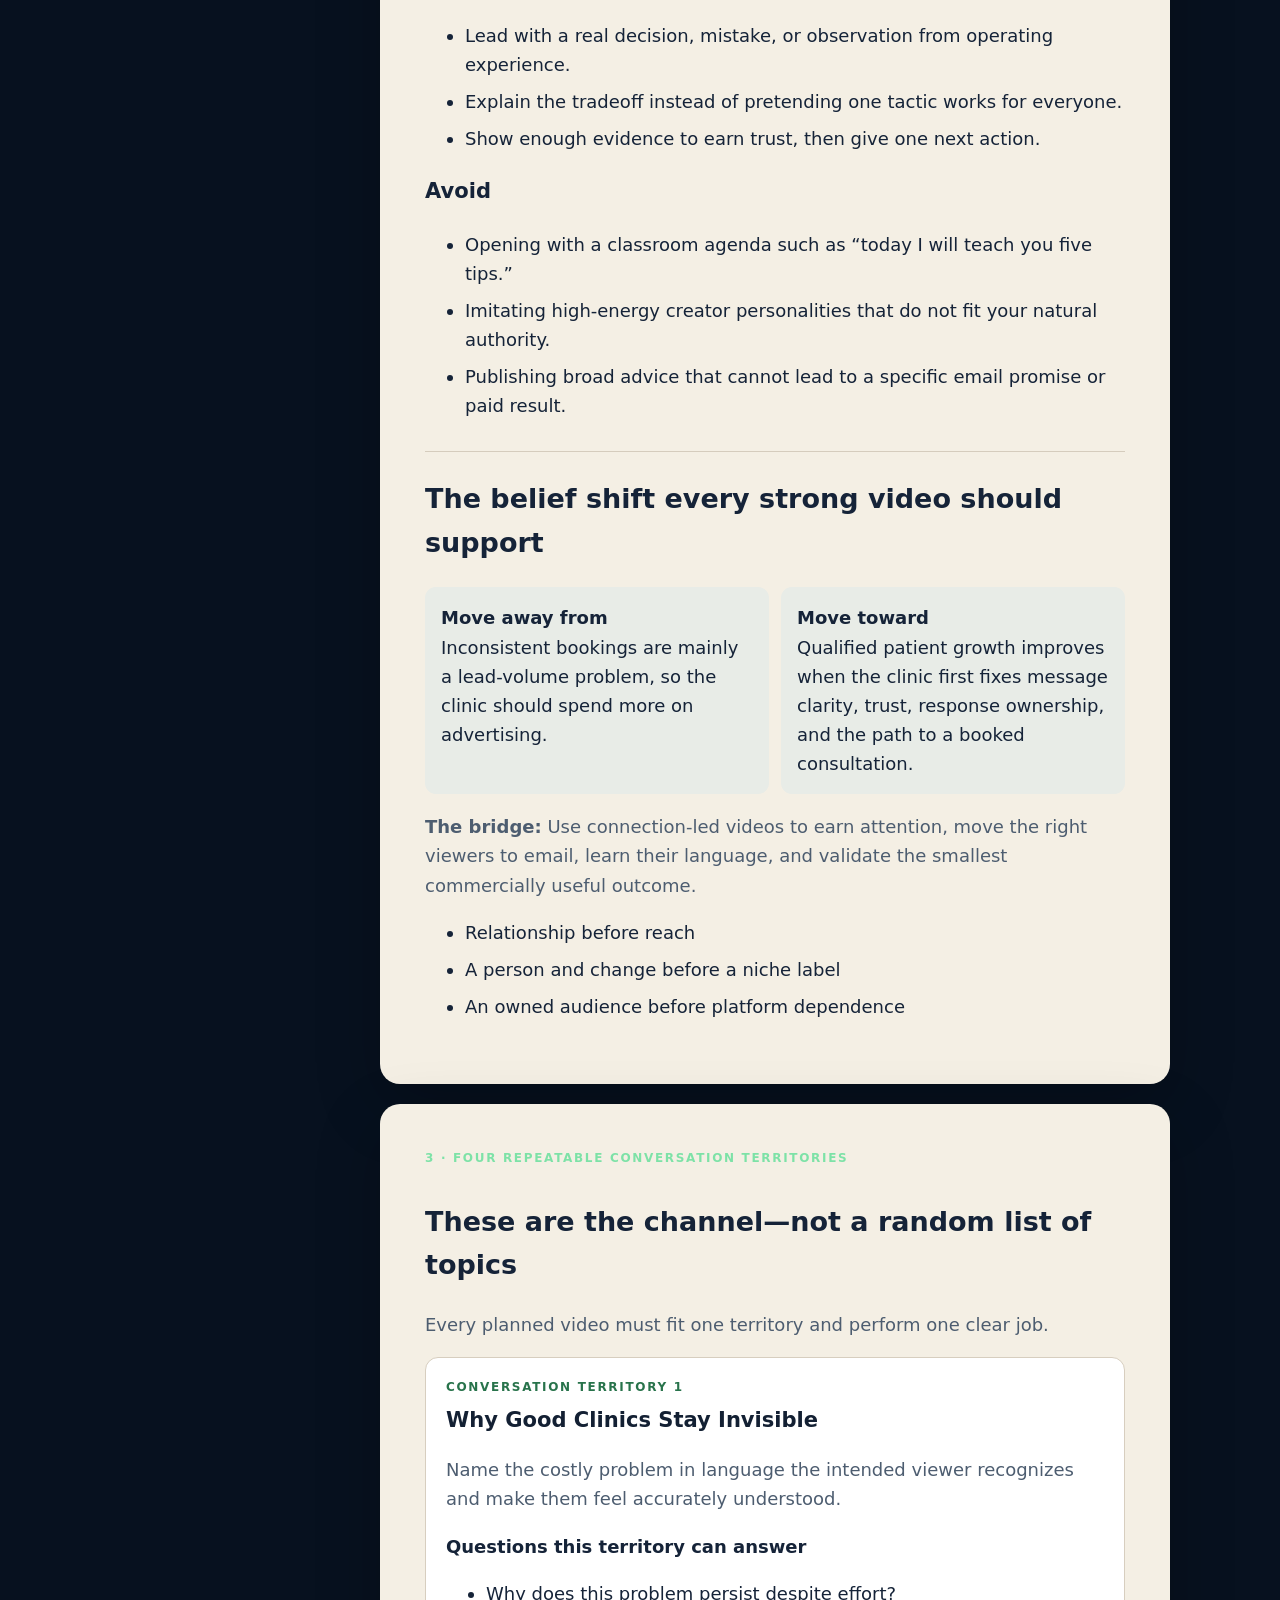
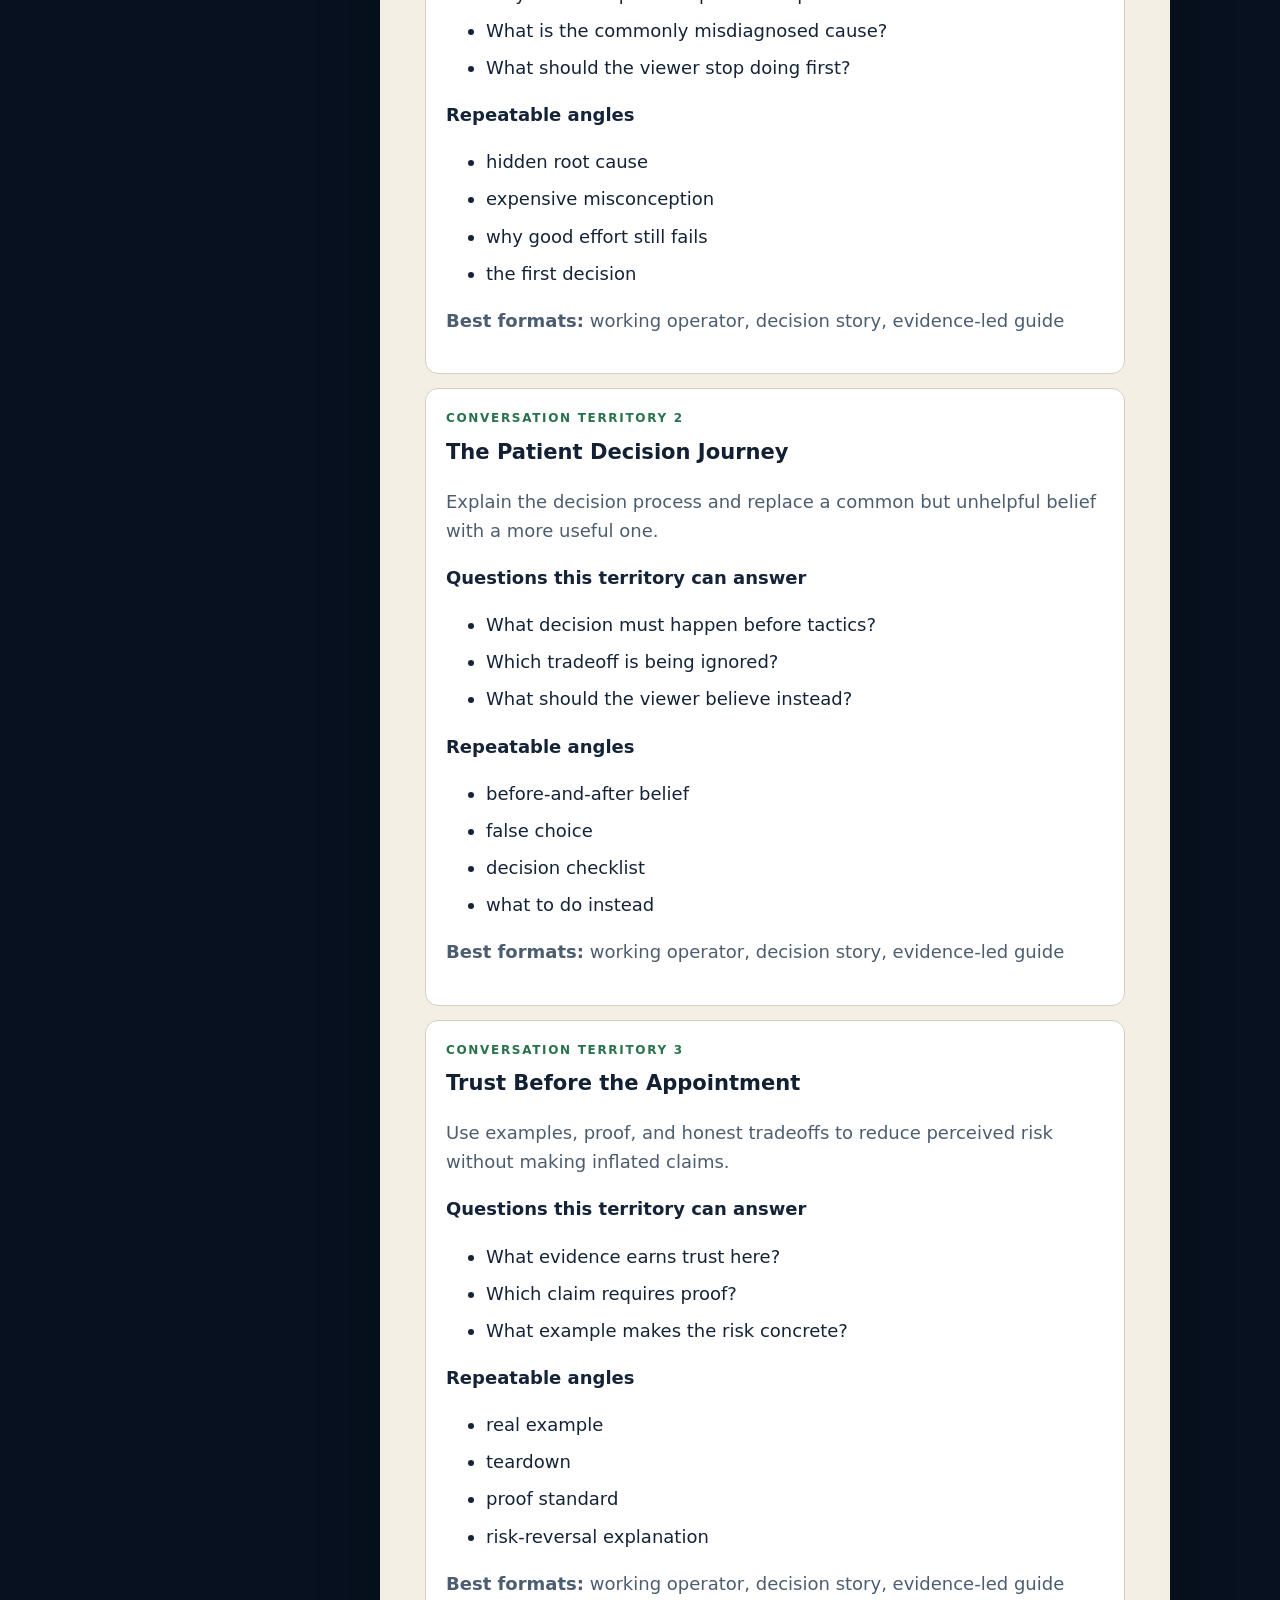
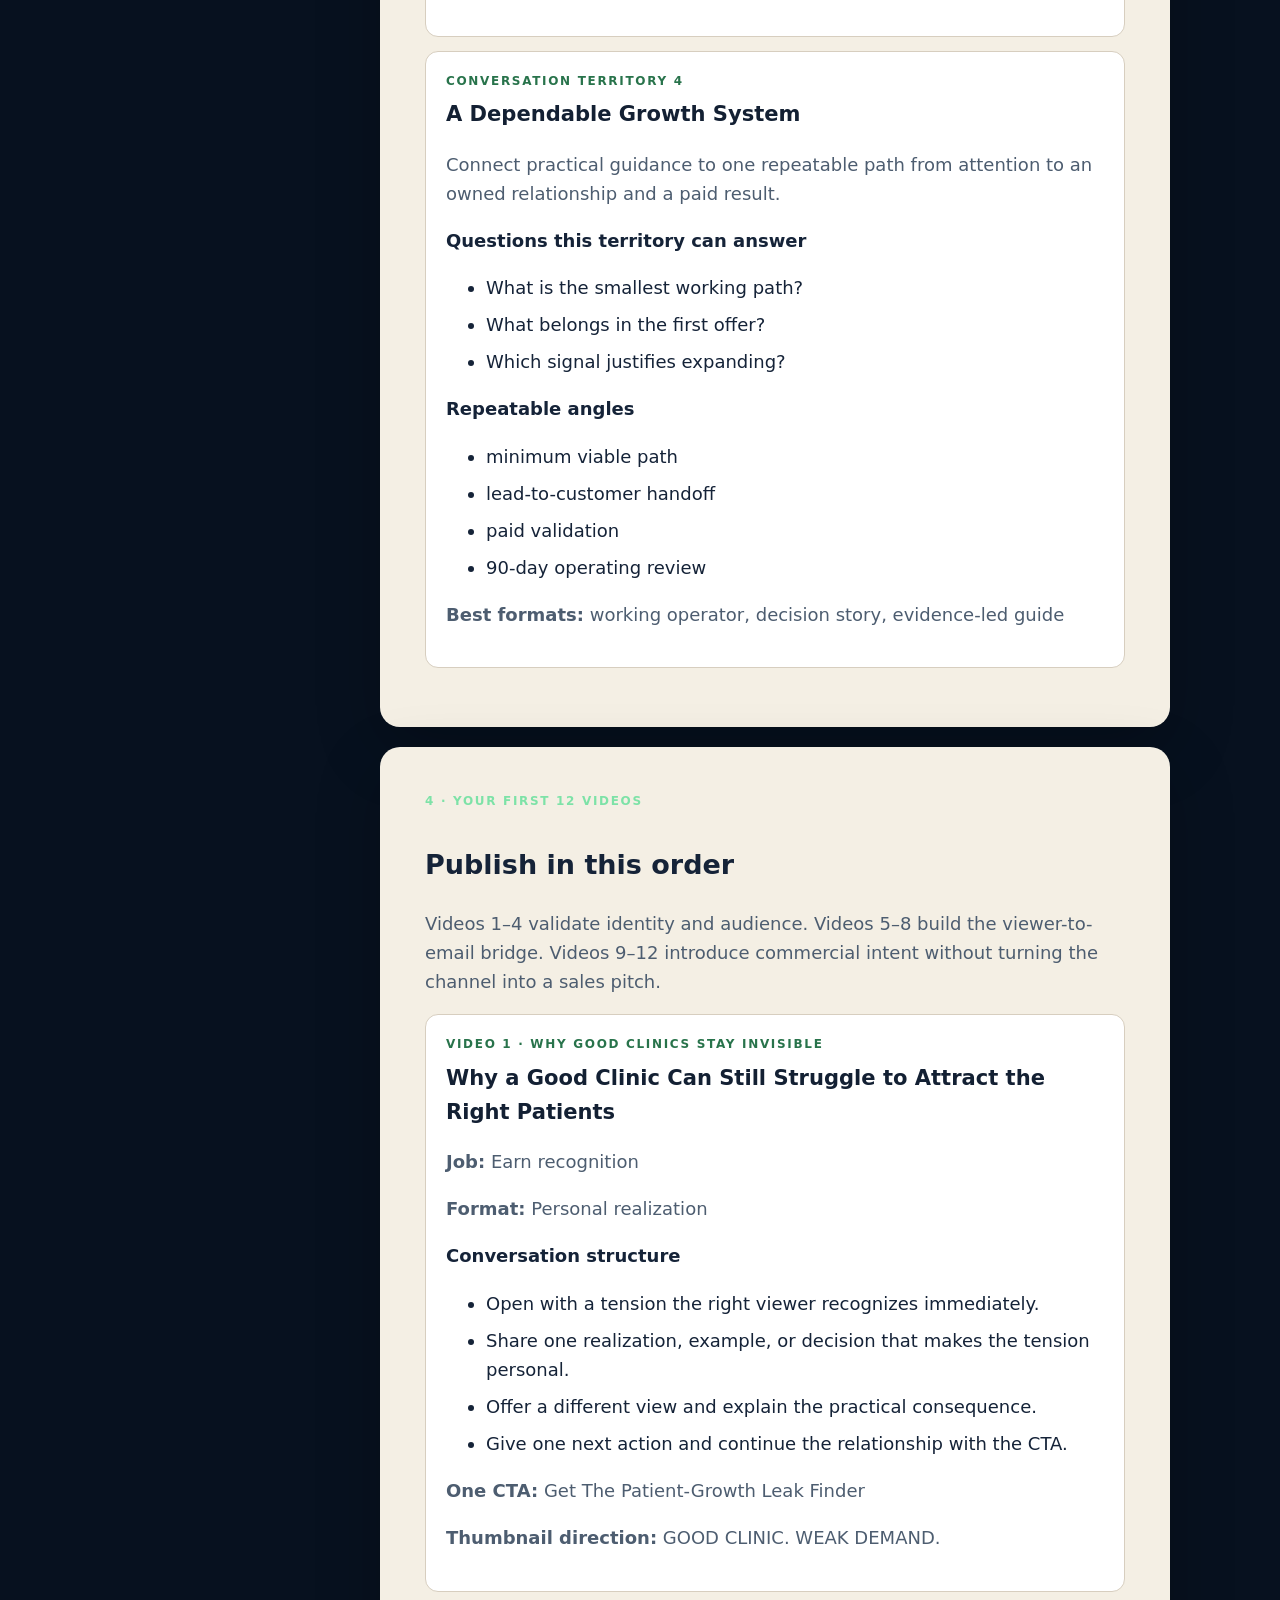
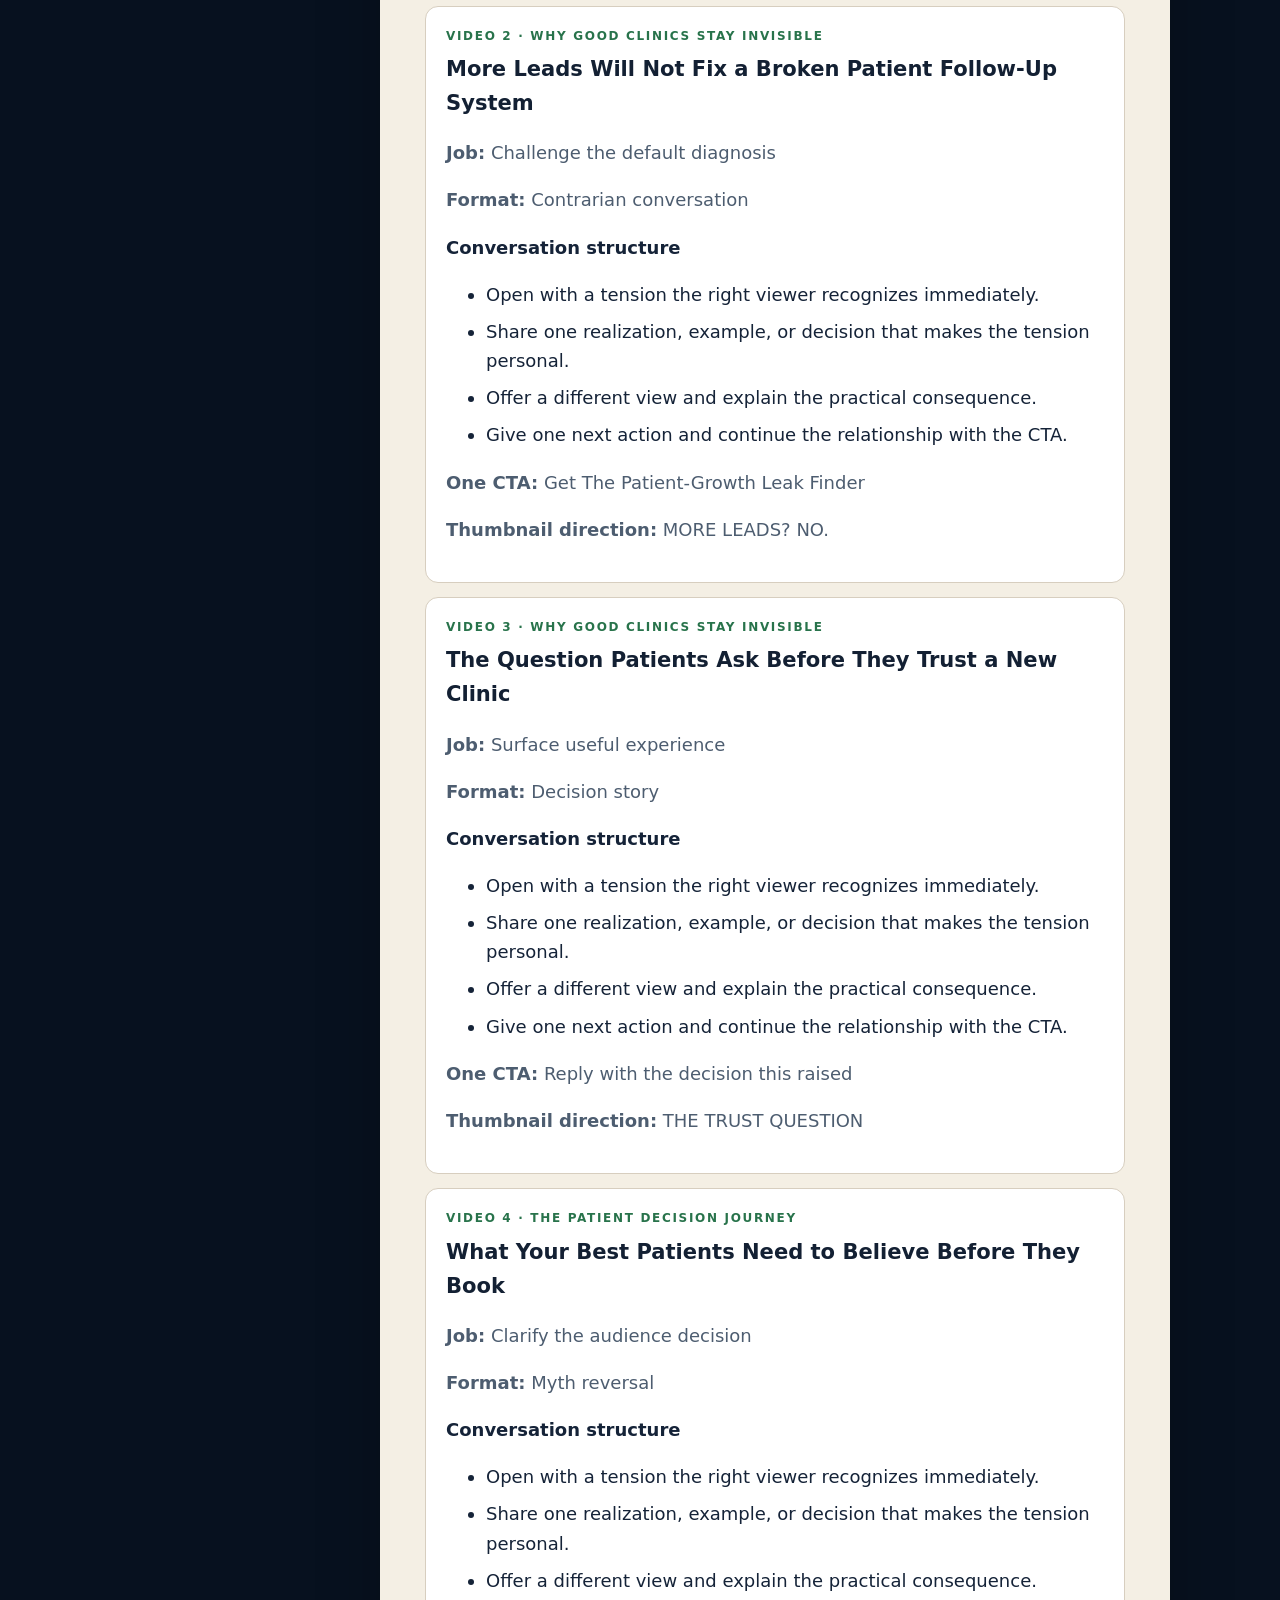
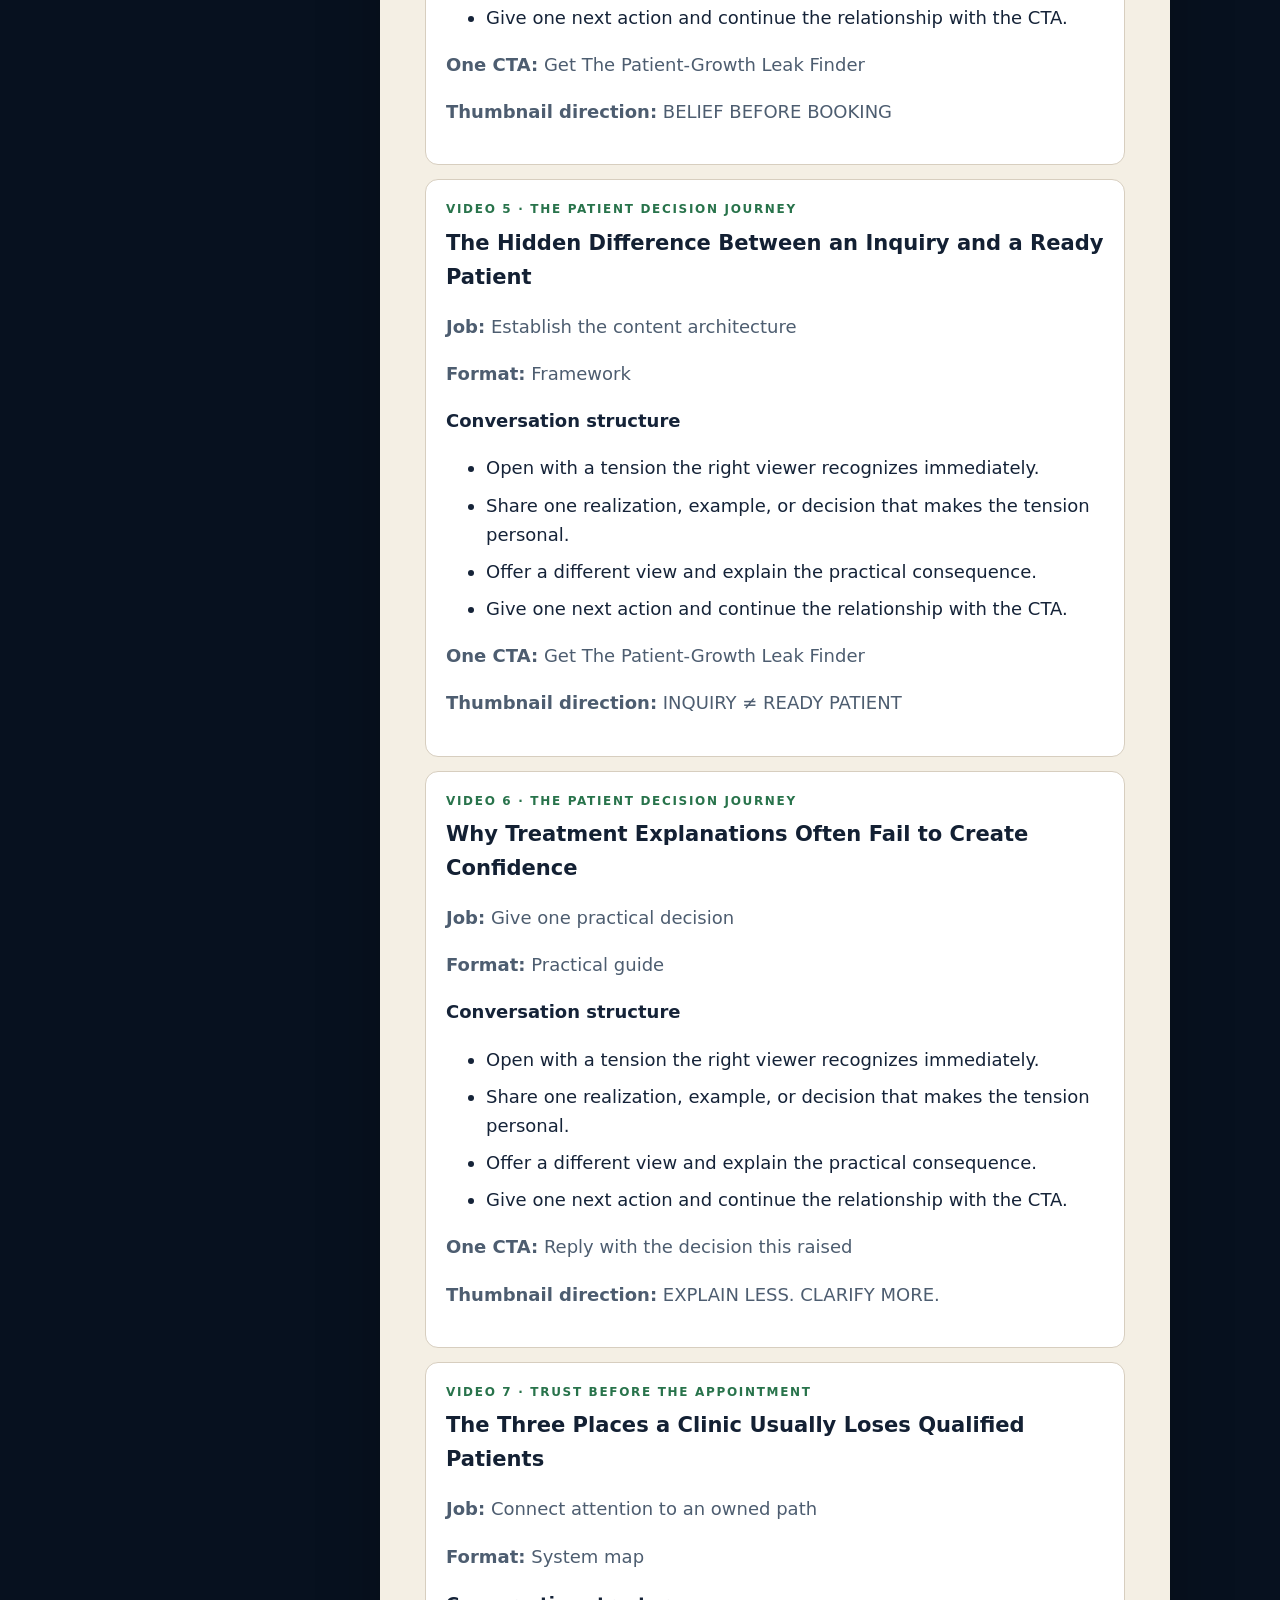
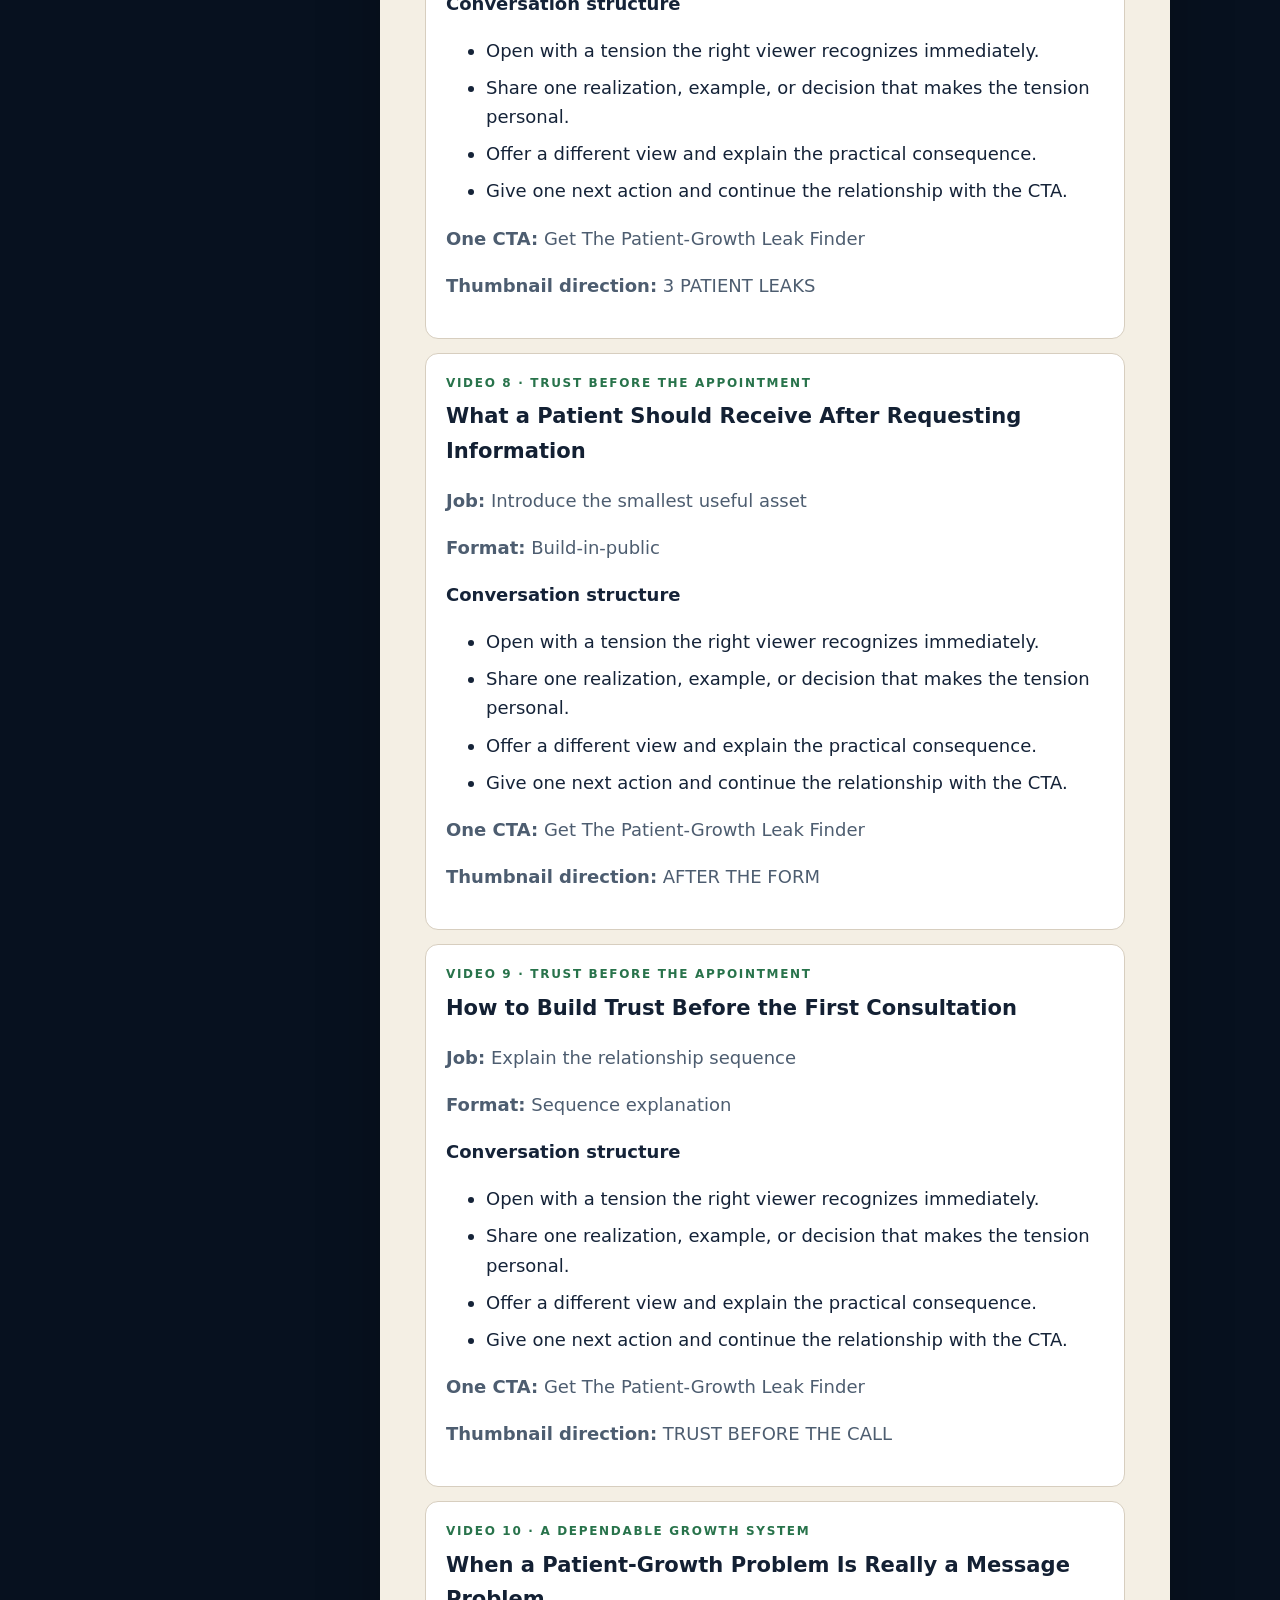
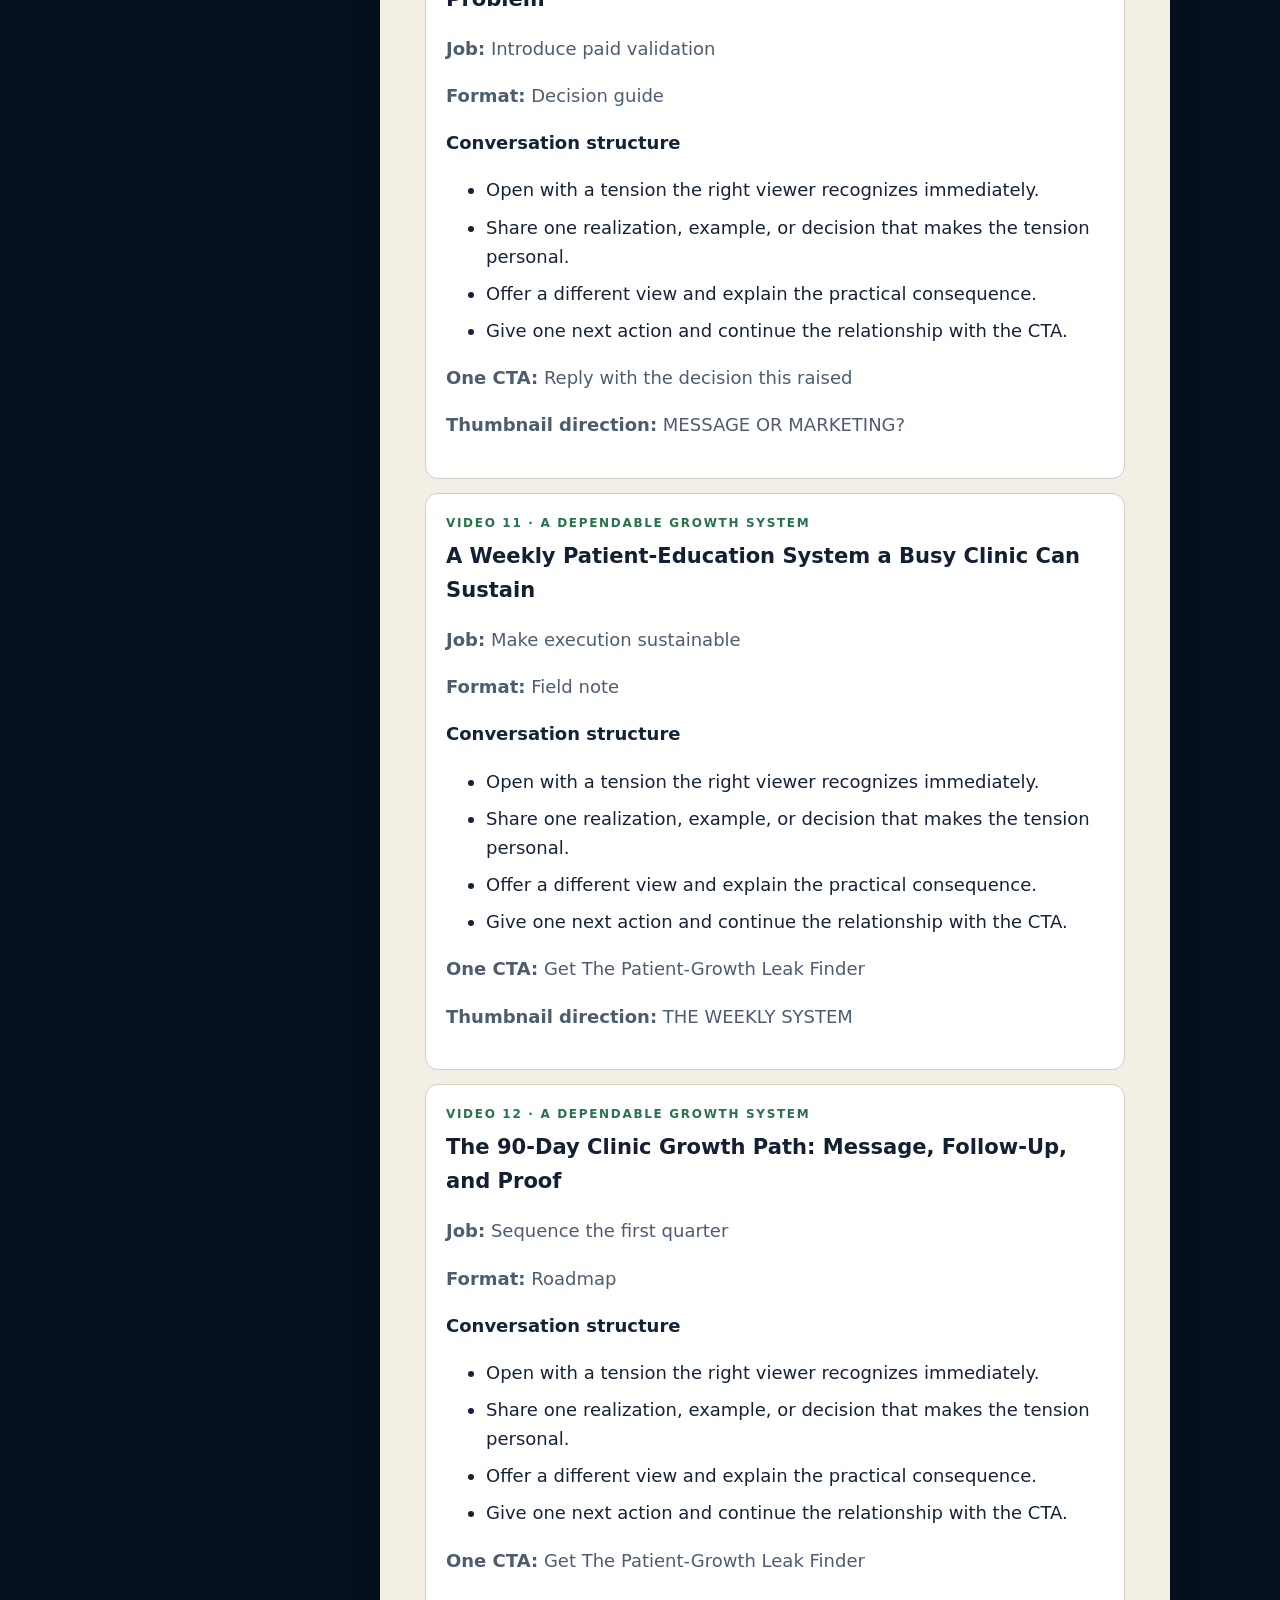
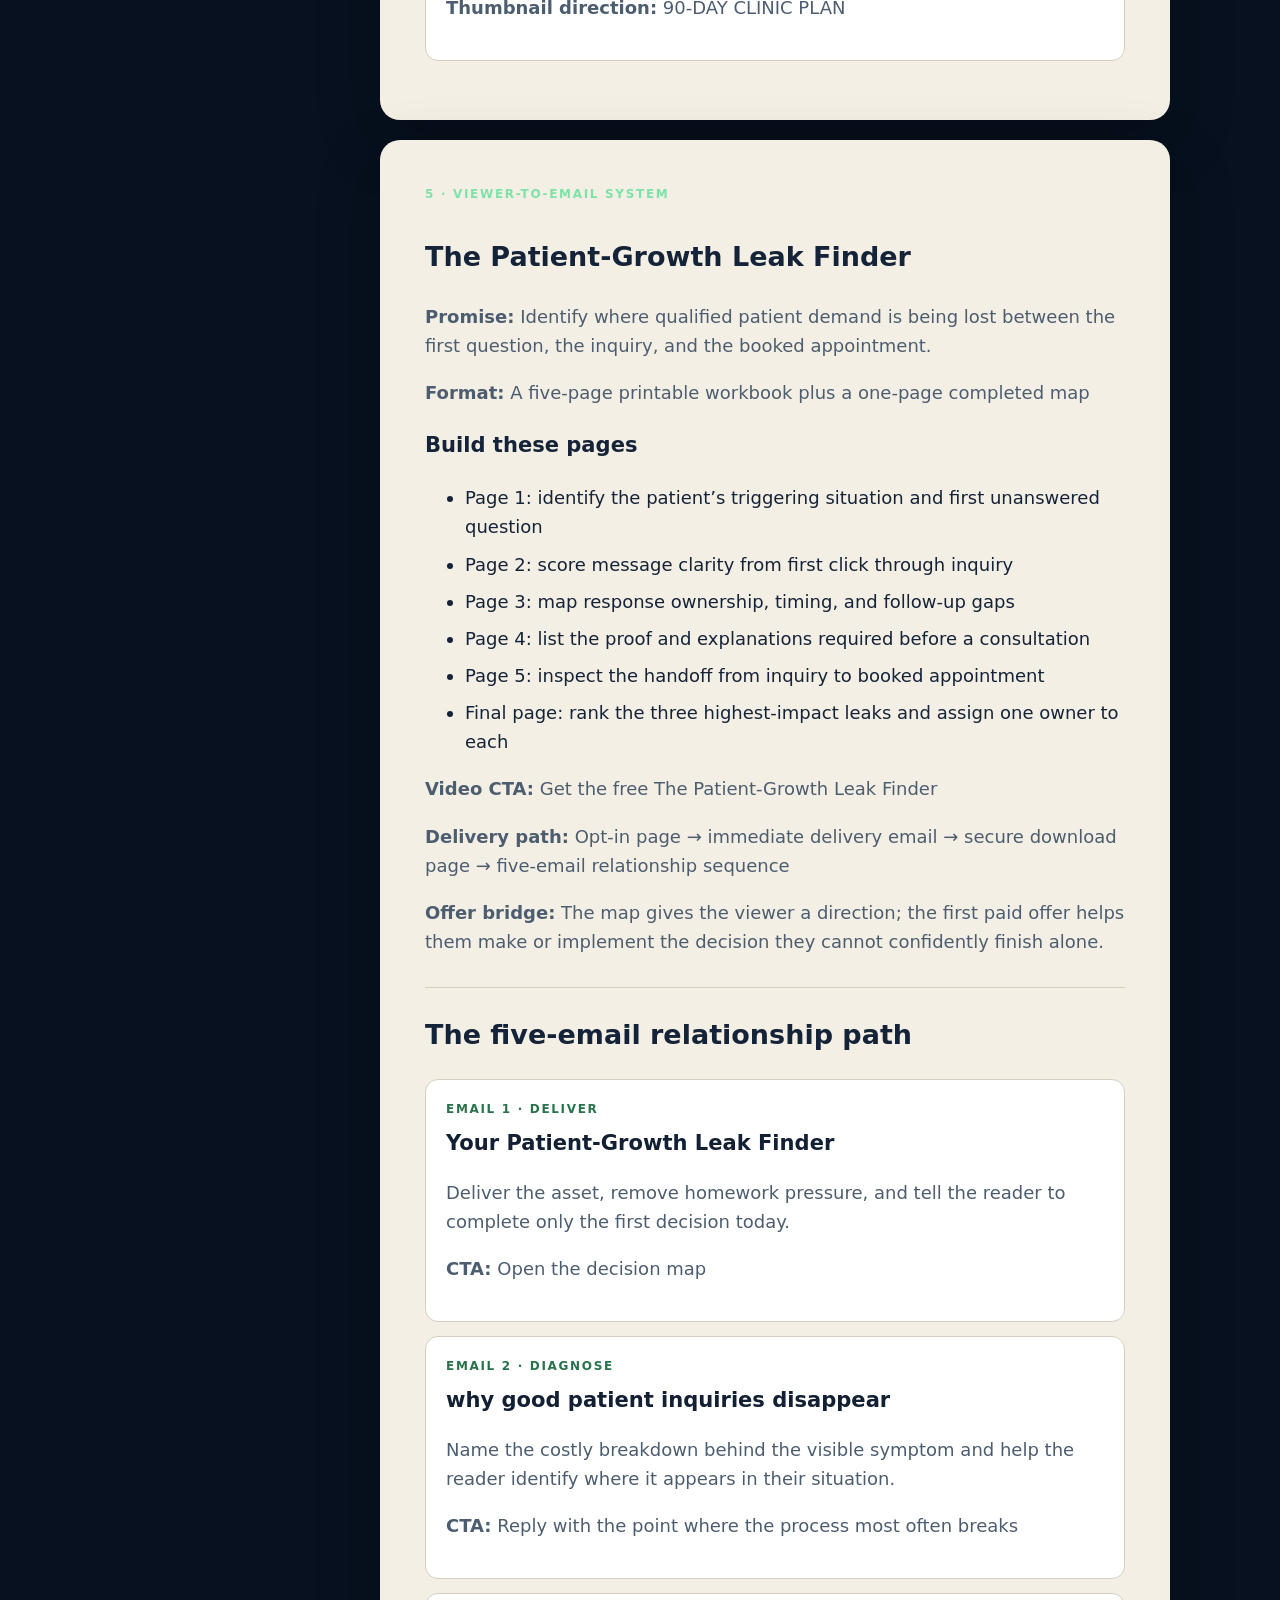
==== commit 101129fe: "add Blueprint review booking preview" ====
--- a/youtube-business-blueprint-sample/index.html
+++ b/youtube-business-blueprint-sample/index.html
@@ -1,10 +1,11 @@
 <!doctype html><html lang="en"><head><!-- Google Tag Manager --><script>(function(w,d,s,l,i){w[l]=w[l]||[];w[l].push({'gtm.start':new Date().getTime(),event:'gtm.js'});var f=d.getElementsByTagName(s)[0],j=d.createElement(s),dl=l!='dataLayer'?'&l='+l:'';j.async=true;j.src='https://www.googletagmanager.com/gtm.js?id='+i+dl;f.parentNode.insertBefore(j,f);})(window,document,'script','dataLayer','GTM-WGGFJ3PM');</script><!-- End Google Tag Manager --><meta charset="utf-8"><meta name="viewport" content="width=device-width,initial-scale=1"><meta name="robots" content="noindex,nofollow"><link rel="icon" href="data:,"><title>Representative YouTube Business Blueprint | Tyler Pratt</title><style>
 :root{--bg:#091321;--panel:#111f32;--line:#293d56;--ink:#eef5fb;--mut:#a8b7c8;--blue:#5daaff;--green:#6bdd9f;--paper:#f7f5ef;--dark:#132033}*{box-sizing:border-box}[hidden]{display:none!important}body{margin:0;background:var(--bg);color:var(--ink);font:16px/1.55 -apple-system,BlinkMacSystemFont,'Segoe UI',sans-serif}.wrap{width:min(980px,calc(100% - 30px));margin:auto;padding:34px 0 70px}a{color:var(--blue)}h1{font-size:clamp(32px,5vw,52px);line-height:1.05;letter-spacing:-.035em;margin:8px 0 13px}.sub{color:var(--mut);font-size:18px;max-width:780px}.eyebrow{color:var(--green);font-size:11px;font-weight:850;letter-spacing:.13em;text-transform:uppercase}.step,.card{background:var(--panel);border:1px solid var(--line);border-radius:14px;padding:21px;margin:14px 0}.step[hidden]{display:none}.step h2,.card h2{margin:0 0 6px}.step>p,.hint{color:var(--mut)}label{display:block;font-weight:700;margin:17px 0 6px}input,textarea,select{width:100%;background:#081321;border:1px solid var(--line);border-radius:9px;padding:12px;color:var(--ink);font:inherit}textarea{min-height:105px;resize:vertical}.required:after{content:' *';color:#ff9aae}.progress{height:7px;background:#15263b;border-radius:99px;overflow:hidden;margin:22px 0 4px}.progress i{display:block;height:100%;background:var(--green);transition:width .2s}.actions{display:flex;justify-content:space-between;gap:10px;margin-top:18px}.actions .back{background:#1a3553;color:#dcecff}.actions .next,.actions .submit{margin-left:auto}button,.btn{border:0;border-radius:9px;background:var(--green);color:#062016;font-weight:850;padding:12px 17px;cursor:pointer;text-decoration:none;display:inline-block}.error{color:#ffb4c4;min-height:24px;margin-top:9px}.paper{background:var(--paper);color:var(--dark);border-radius:16px;padding:30px;margin:18px 0}.paper p{color:#46556a}.paper h2{border-top:1px solid #ced6d1;padding-top:20px;margin-top:24px}.shift{display:grid;grid-template-columns:1fr 1fr;gap:12px}.shift div,.tile{background:#e9eee9;border-radius:10px;padding:13px}.list li{margin:7px 0}.schedule{background:#102c28;border:1px solid #285448;border-radius:14px;padding:21px;margin-top:20px}.slot-grid{display:grid;grid-template-columns:repeat(3,1fr);gap:10px}.slot{display:flex;align-items:center;gap:8px;border:1px solid #39705f;border-radius:9px;padding:11px;margin:0;cursor:pointer}.slot:has(input:checked){background:#19483d;border-color:var(--green)}.slot input{width:auto;margin:0}.topactions{display:flex;gap:10px;flex-wrap:wrap}.topactions button{background:#1a3553;color:#dcecff}.booking{border-left:4px solid var(--green)}.meta{display:flex;gap:8px;flex-wrap:wrap}.pill{background:#19334f;color:#bcdcff;border-radius:999px;padding:3px 10px;font-size:12px}.plan-card,.video-card{border:1px solid #cfd8d2;border-radius:12px;padding:16px;margin:14px 0;background:#fff}.plan-card h3,.video-card h3{margin:5px 0 8px;color:#132033}.blueprint-section{break-inside:avoid-page}.video-card{break-inside:avoid-page}.video-card .eyebrow,.plan-card .eyebrow{color:#28734b}@media print{body{background:#fff}.wrap{width:100%;padding:0}.paper{box-shadow:none;border:0}.schedule,.topactions{display:none}.blueprint-section{break-before:page}}@media(max-width:650px){.shift,.slot-grid{grid-template-columns:1fr}.paper{padding:20px}}@media print{body{background:white}.wrap{width:100%;padding:0}.topactions,.schedule,.prototype{display:none}.paper{padding:0}}
+.book-review{background:#f6cb75!important;color:#182235!important}.booking-modal[hidden]{display:none!important}.booking-modal{position:fixed;inset:0;z-index:1000;display:grid;place-items:center;padding:20px}.booking-backdrop{position:absolute;inset:0;background:rgba(1,8,18,.82);backdrop-filter:blur(7px)}.booking-dialog{position:relative;width:min(700px,100%);max-height:min(760px,calc(100vh - 40px));overflow:auto;background:#101f32;border:1px solid #3b5672;border-radius:20px;padding:28px;box-shadow:0 30px 90px rgba(0,0,0,.55)}.booking-dialog h2{font-size:30px;line-height:1.08;margin:7px 45px 8px 0}.booking-dialog>p{color:#b6c4d3;margin:0 0 18px}.booking-close{position:absolute;right:17px;top:15px;width:40px;height:40px;padding:0;border-radius:50%;background:#1a3553;color:#fff;font-size:25px;line-height:1}.booking-preview-note{border:1px solid #6e5b2d;background:#2a271e;color:#f4deb0;border-radius:11px;padding:12px 14px;margin:0 0 20px}.booking-label{display:block;font-size:12px;font-weight:850;letter-spacing:.08em;text-transform:uppercase;color:#8ca0b5;margin:20px 0 9px}.booking-dates{display:grid;grid-template-columns:repeat(4,1fr);gap:9px}.booking-date,.booking-slot{background:#14283e;color:#e9f2fa;border:1px solid #36516d;border-radius:10px;padding:12px 9px;font-weight:800}.booking-date[aria-pressed="true"],.booking-slot[aria-pressed="true"]{background:#78dfa5;color:#082016;border-color:#78dfa5}.booking-slots{display:grid;grid-template-columns:repeat(3,1fr);gap:9px}.booking-selection{min-height:27px;color:#f6cb75;font-weight:800;margin:17px 0 0}.booking-confirm{width:100%;margin-top:9px;min-height:50px}.booking-confirm:disabled{opacity:.45;cursor:not-allowed}.booking-result{background:#173326;border:1px solid #3b7557;border-radius:12px;padding:18px;margin-top:19px}.booking-result h3{margin:0 0 5px;color:#7de2a7}.booking-result p{margin:0;color:#d3e1dc}.modal-open{overflow:hidden}@media(max-width:620px){.booking-modal{padding:10px}.booking-dialog{padding:23px 17px;max-height:calc(100vh - 20px)}.booking-dialog h2{font-size:26px}.booking-dates{grid-template-columns:1fr 1fr}.booking-slots{grid-template-columns:1fr 1fr}.topactions>*{flex:1 1 100%;text-align:center}.booking-date,.booking-slot{min-height:48px}}@media print{.booking-modal,.book-review{display:none!important}}
 </style><link rel="stylesheet" href="/funnel.css?v=20260804b"></head><body><main class="wrap"><nav class="funnel-nav" aria-label="Blueprint navigation"><a class="funnel-brand" href="/">TYLER PRATT</a><div class="funnel-path"><span>Checklist</span><span>→</span><span>Score</span><span>→</span><span class="current">Blueprint sample</span></div></nav><section class="prototype"><b>Representative Blueprint preview.</b> This is synthetic demonstration content—not a customer record.</section>
     <header class="blueprint-header"><div class="eyebrow">Personalized YouTube Business Blueprint · Standalone working plan</div>
     <h1>Dana Mercer's 90-Day YouTube Business Blueprint</h1>
     <p class="sub">A complete example showing how private intake evidence becomes strategic decisions, build instructions, reusable assets, and completion tests. The finished product is designed to work even without the included review.</p>
-    <div class="topactions"><button onclick="window.print()">Print / Save as PDF</button><a class="btn" href="#day-1">Start with Day 1</a><a class="btn ghost" href="/youtube-business-blueprint">Return to the Offer</a></div></header>
+    <div class="topactions"><button onclick="window.print()">Print / Save as PDF</button><a class="btn" href="#day-1">Start with Day 1</a><a class="btn ghost" href="/youtube-business-blueprint">Return to the Offer</a><button class="book-review" id="open-booking" type="button">Book My Review</button></div></header>
 
     <div class="blueprint-layout"><aside class="blueprint-toc"><b>Inside this Blueprint</b><a href="#use">How to use it</a><a href="#brief">1 · Operating brief</a><a href="#audience">2 · Audience + identity</a><a href="#territories">3 · Conversation territories</a><a href="#videos">4 · First 12 videos</a><a href="#email">5 · Viewer-to-email</a><a href="#offer">6 · Revenue direction</a><a href="#day-1">7 · First 30 days</a><a href="#quarter">8 · 90-day sequence</a><a href="#guardrails">9 · Guardrails</a></aside><div class="blueprint-content">
 
@@ -82,4 +83,12 @@
     </article>
 
 
-    </div></div><footer class="funnel-footer"><span>© Pratt Media</span><a href="/articles">Articles</a><a href="/youtube-business-checklist">Checklist</a><a href="/privacy">Privacy</a><a href="/terms">Terms</a></footer></main></body></html>+    </div></div><footer class="funnel-footer"><span>© Pratt Media</span><a href="/articles">Articles</a><a href="/youtube-business-checklist">Checklist</a><a href="/privacy">Privacy</a><a href="/terms">Terms</a></footer></main><section class="booking-modal" id="booking-modal" hidden aria-labelledby="booking-title" aria-modal="true" role="dialog"><div class="booking-backdrop" data-close-booking></div><div class="booking-dialog"><button class="booking-close" type="button" aria-label="Close booking window" data-close-booking>×</button><div class="eyebrow">Private Blueprint Review</div><h2 id="booking-title">Choose a time for your review</h2><p>Times are shown in Eastern Time.</p><div class="booking-preview-note"><b>Representative booking preview.</b> These sample times demonstrate the experience and do not reserve a real appointment.</div><span class="booking-label">Choose a day</span><div class="booking-dates" id="booking-dates"></div><span class="booking-label">Choose a time</span><div class="booking-slots" id="booking-slots"></div><p class="booking-selection" id="booking-selection" aria-live="polite">Choose a day and time.</p><button class="booking-confirm" id="booking-confirm" type="button" disabled>Preview This Time</button><div class="booking-result" id="booking-result" hidden aria-live="polite"></div></div></section><script>
+const bookingModal=document.getElementById('booking-modal'),openBooking=document.getElementById('open-booking'),dateWrap=document.getElementById('booking-dates'),slotWrap=document.getElementById('booking-slots'),selection=document.getElementById('booking-selection'),confirmBooking=document.getElementById('booking-confirm'),bookingResult=document.getElementById('booking-result');
+const sampleSlots=['10:00 AM','11:30 AM','1:00 PM','2:30 PM','4:00 PM'];let chosenDate='',chosenTime='';
+function upcomingWeekdays(){const days=[],d=new Date();d.setHours(12,0,0,0);while(days.length<4){d.setDate(d.getDate()+1);if(d.getDay()!==0&&d.getDay()!==6)days.push(new Date(d))}return days}
+function renderBooking(){dateWrap.innerHTML='';slotWrap.innerHTML='';chosenDate='';chosenTime='';confirmBooking.disabled=true;bookingResult.hidden=true;selection.textContent='Choose a day and time.';upcomingWeekdays().forEach((date,index)=>{const button=document.createElement('button');button.type='button';button.className='booking-date';button.setAttribute('aria-pressed','false');button.dataset.date=date.toISOString();button.innerHTML=`${date.toLocaleDateString('en-US',{weekday:'short',timeZone:'America/New_York'})}<br>${date.toLocaleDateString('en-US',{month:'short',day:'numeric',timeZone:'America/New_York'})}`;button.addEventListener('click',()=>selectDate(button));dateWrap.append(button);if(index===0)selectDate(button)})}
+function selectDate(button){dateWrap.querySelectorAll('button').forEach(x=>x.setAttribute('aria-pressed',String(x===button)));chosenDate=new Date(button.dataset.date).toLocaleDateString('en-US',{weekday:'long',month:'long',day:'numeric',timeZone:'America/New_York'});chosenTime='';confirmBooking.disabled=true;slotWrap.innerHTML='';sampleSlots.forEach(time=>{const slot=document.createElement('button');slot.type='button';slot.className='booking-slot';slot.textContent=time;slot.setAttribute('aria-pressed','false');slot.addEventListener('click',()=>{slotWrap.querySelectorAll('button').forEach(x=>x.setAttribute('aria-pressed',String(x===slot)));chosenTime=time;selection.textContent=`${chosenDate} at ${chosenTime} ET`;confirmBooking.disabled=false});slotWrap.append(slot)});selection.textContent=`${chosenDate} · choose a time`}
+function closeBooking(){bookingModal.hidden=true;document.body.classList.remove('modal-open');openBooking.focus()}
+openBooking.addEventListener('click',()=>{renderBooking();bookingModal.hidden=false;document.body.classList.add('modal-open');bookingModal.querySelector('.booking-close').focus()});document.querySelectorAll('[data-close-booking]').forEach(x=>x.addEventListener('click',closeBooking));document.addEventListener('keydown',event=>{if(event.key==='Escape'&&!bookingModal.hidden)closeBooking()});confirmBooking.addEventListener('click',()=>{bookingResult.hidden=false;bookingResult.innerHTML=`<h3>Preview time selected</h3><p>${chosenDate} at ${chosenTime} ET. No appointment was created from this representative sample.</p>`;confirmBooking.disabled=true});
+</script></body></html>
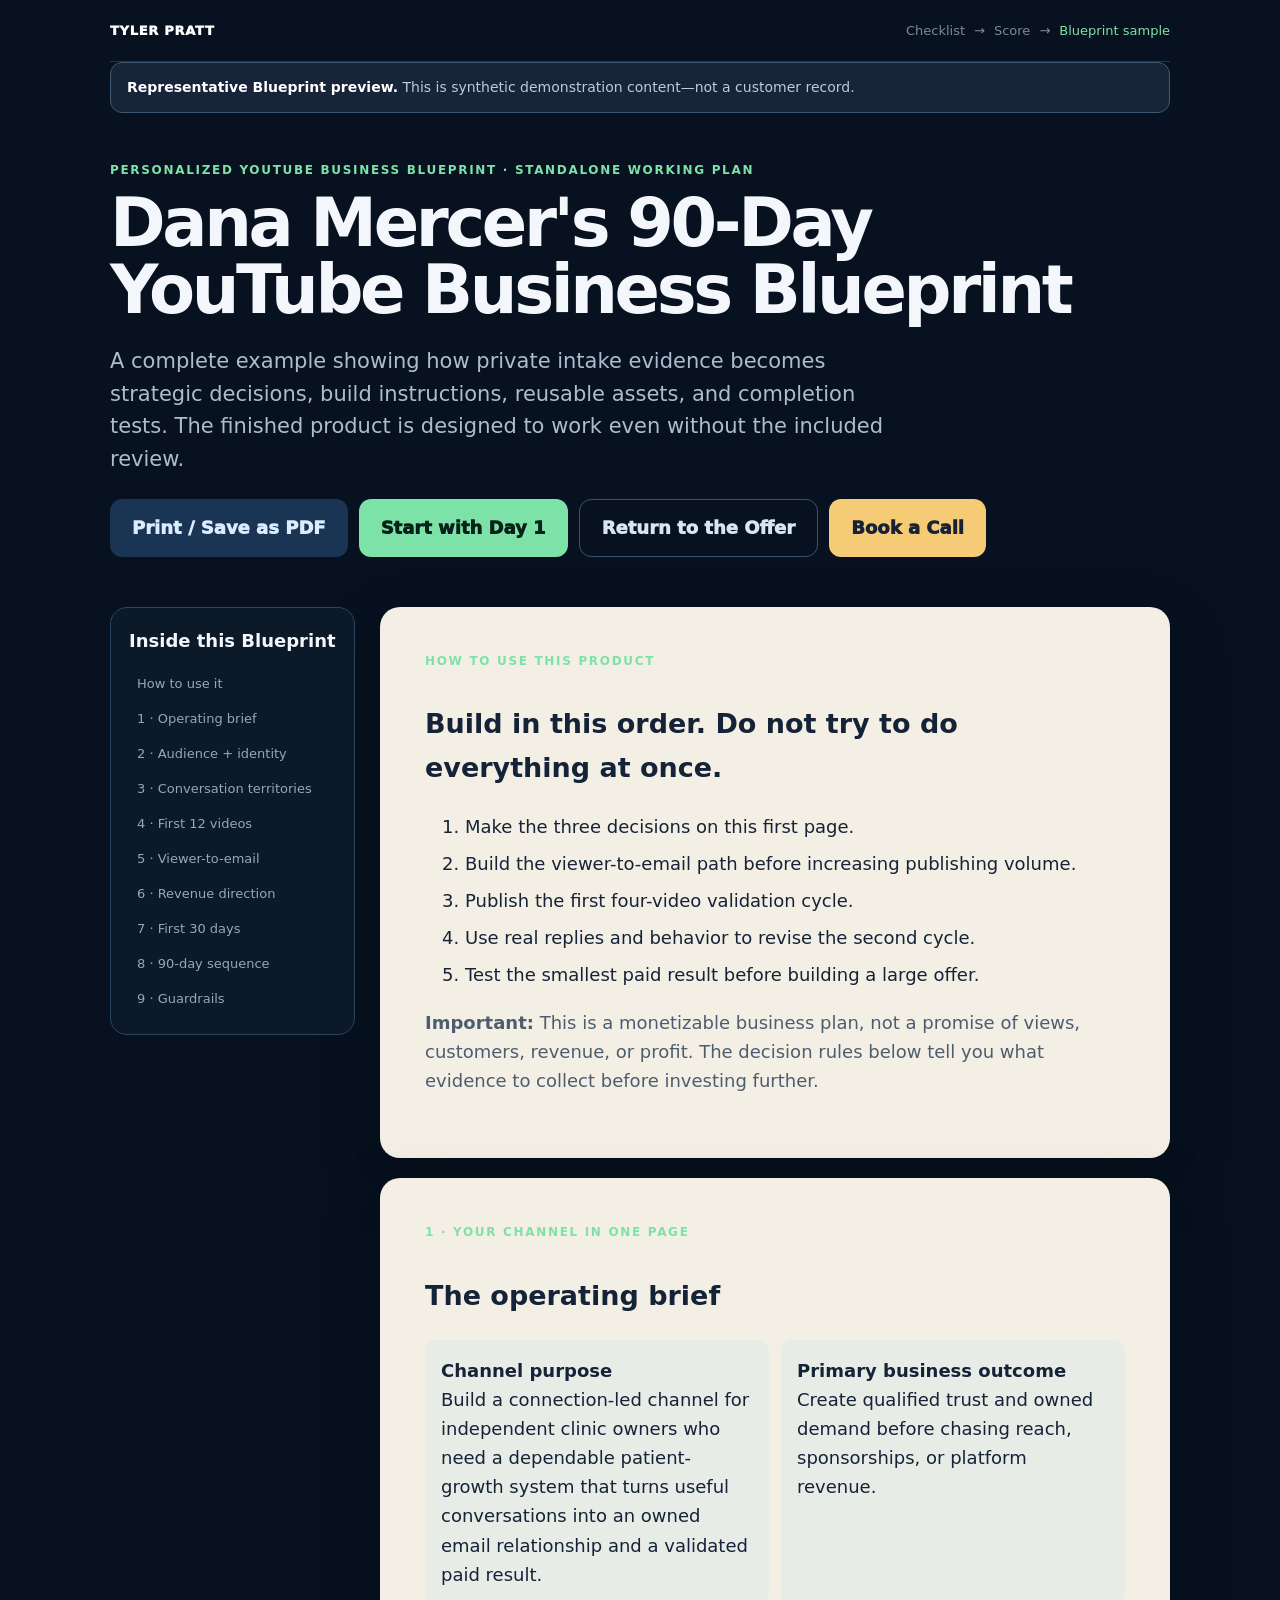
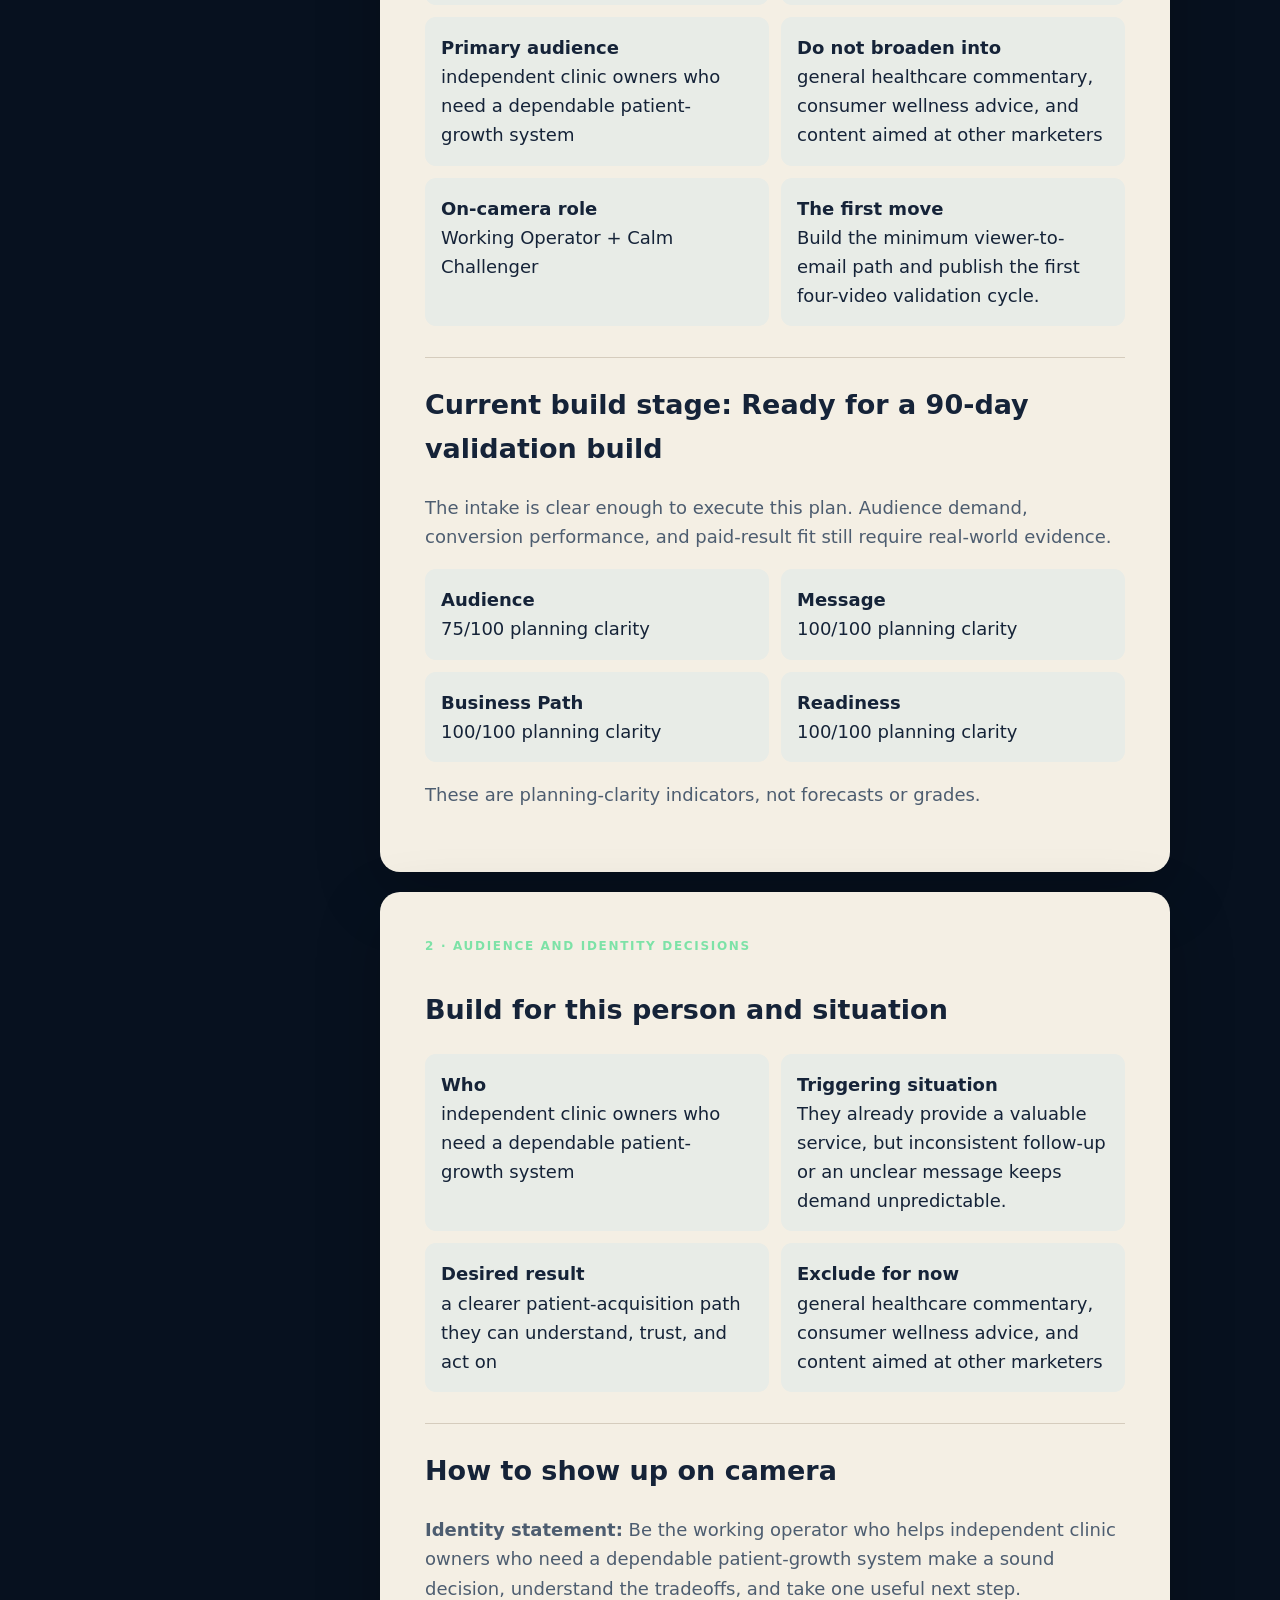
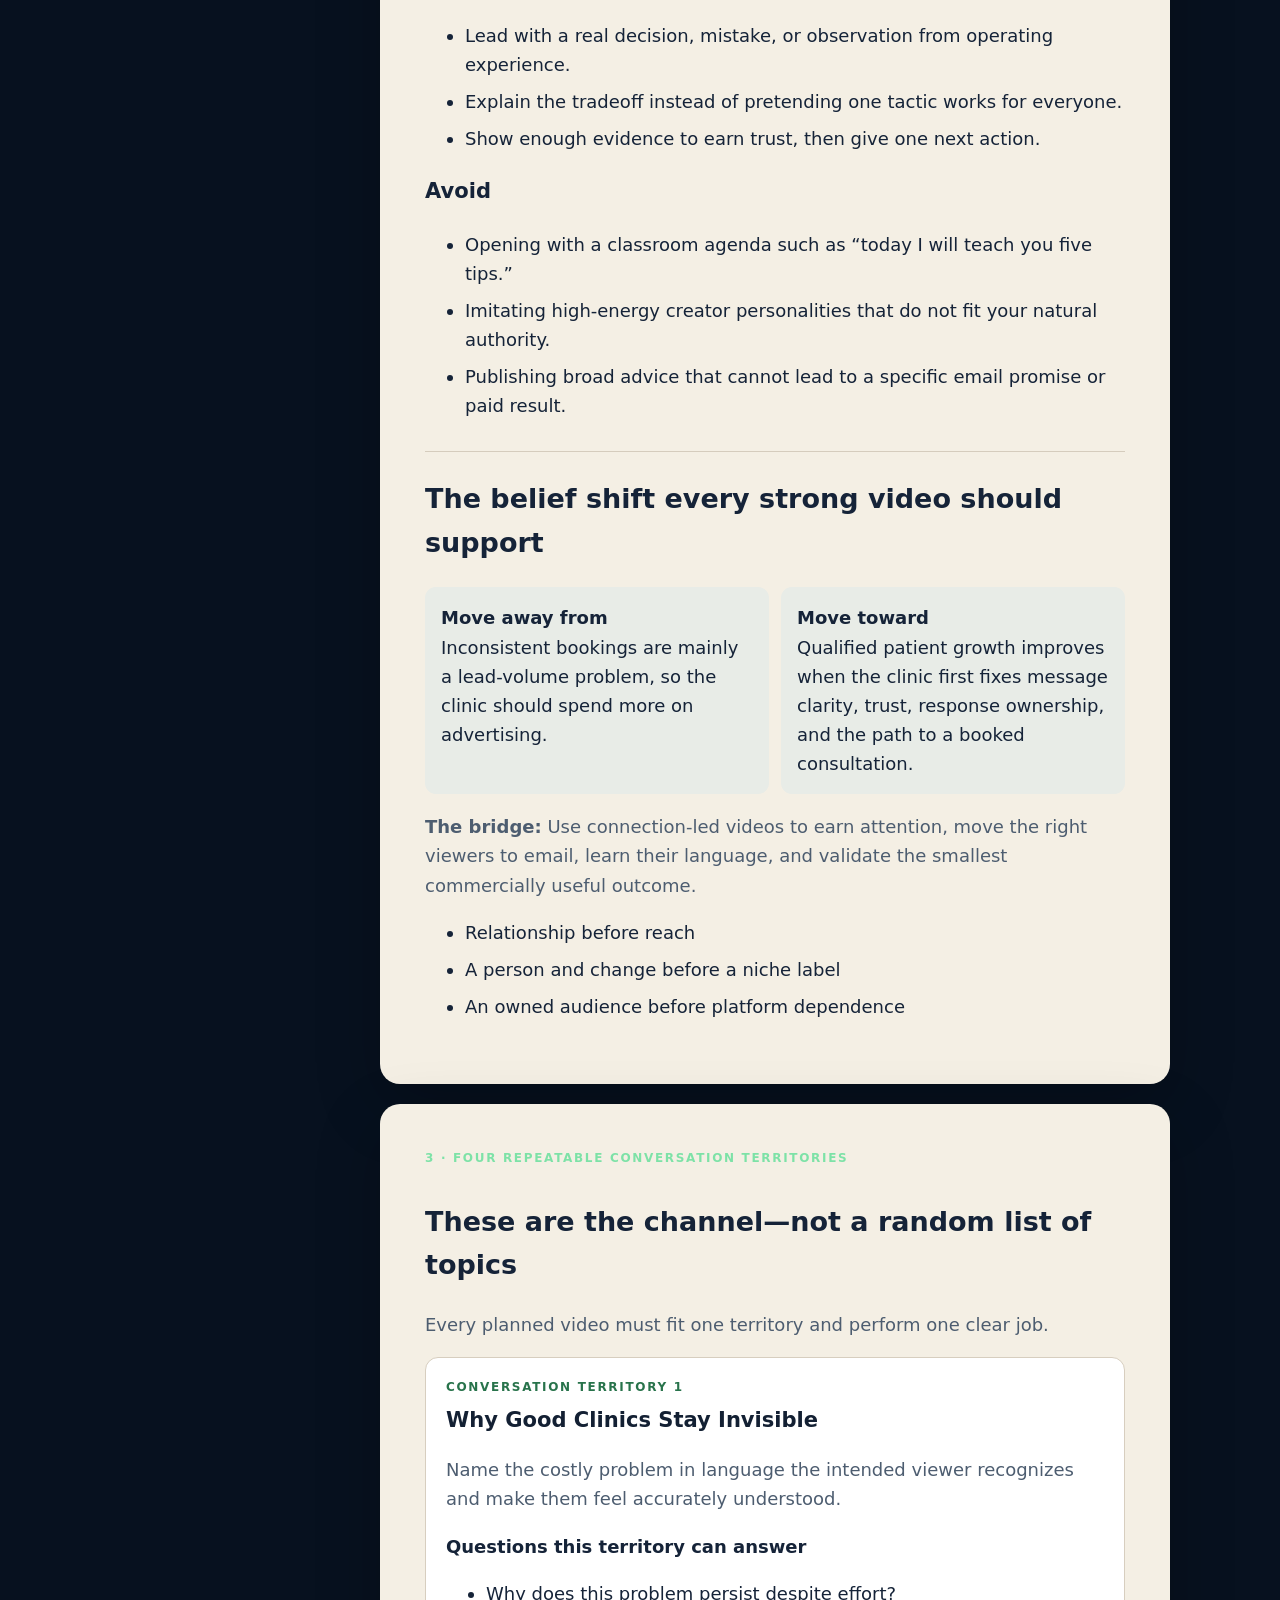
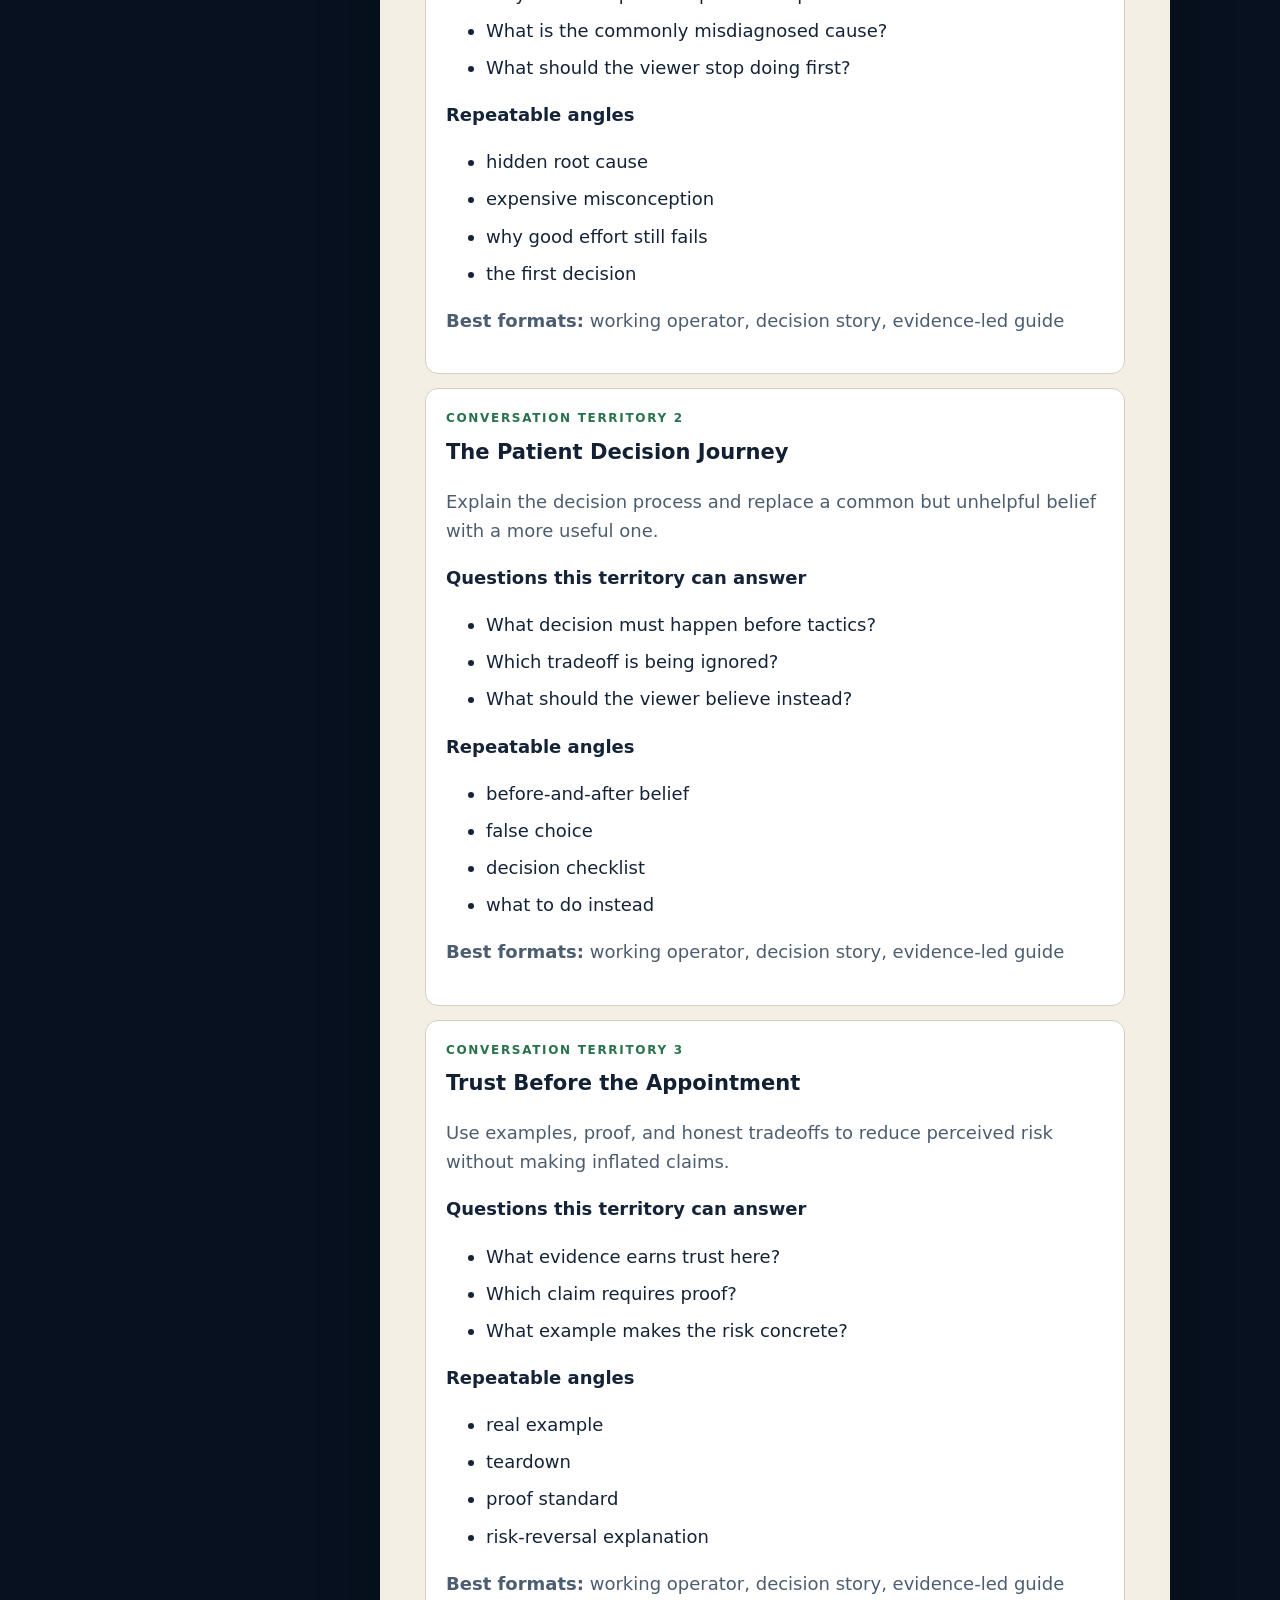
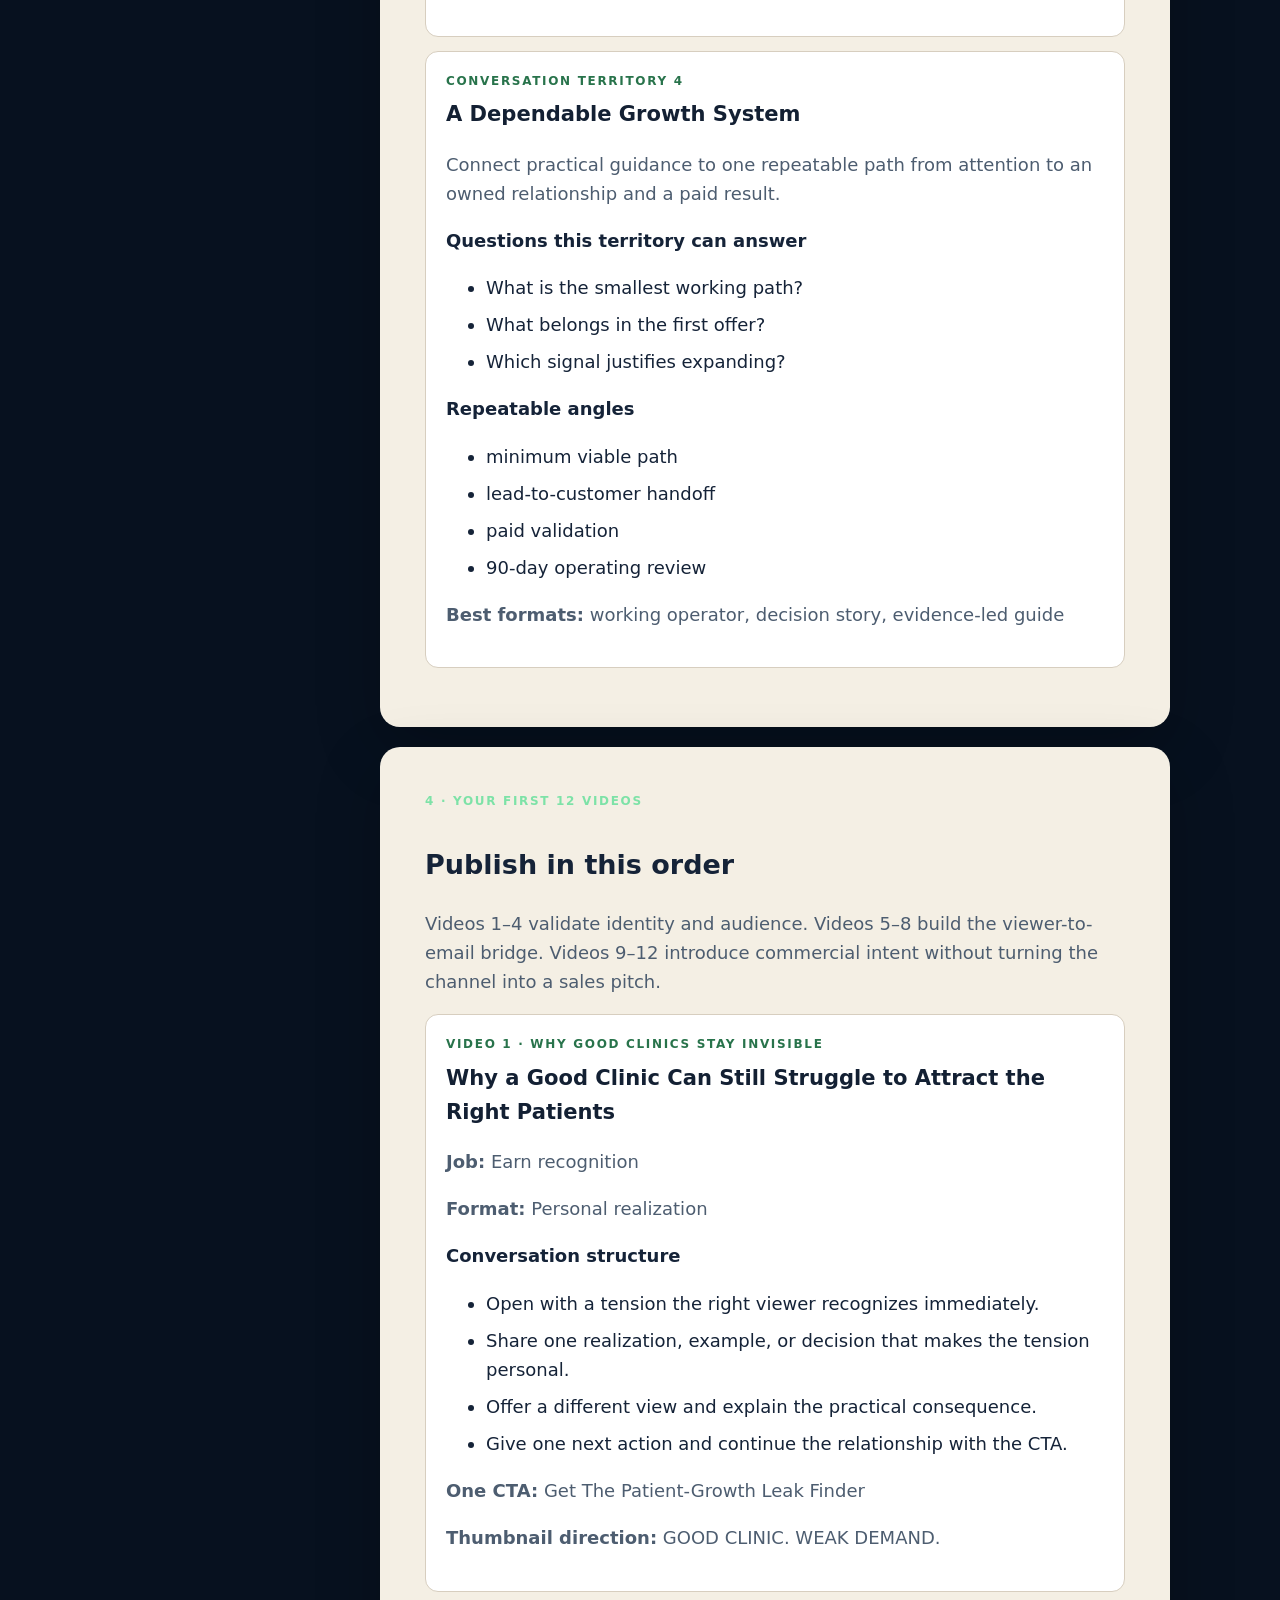
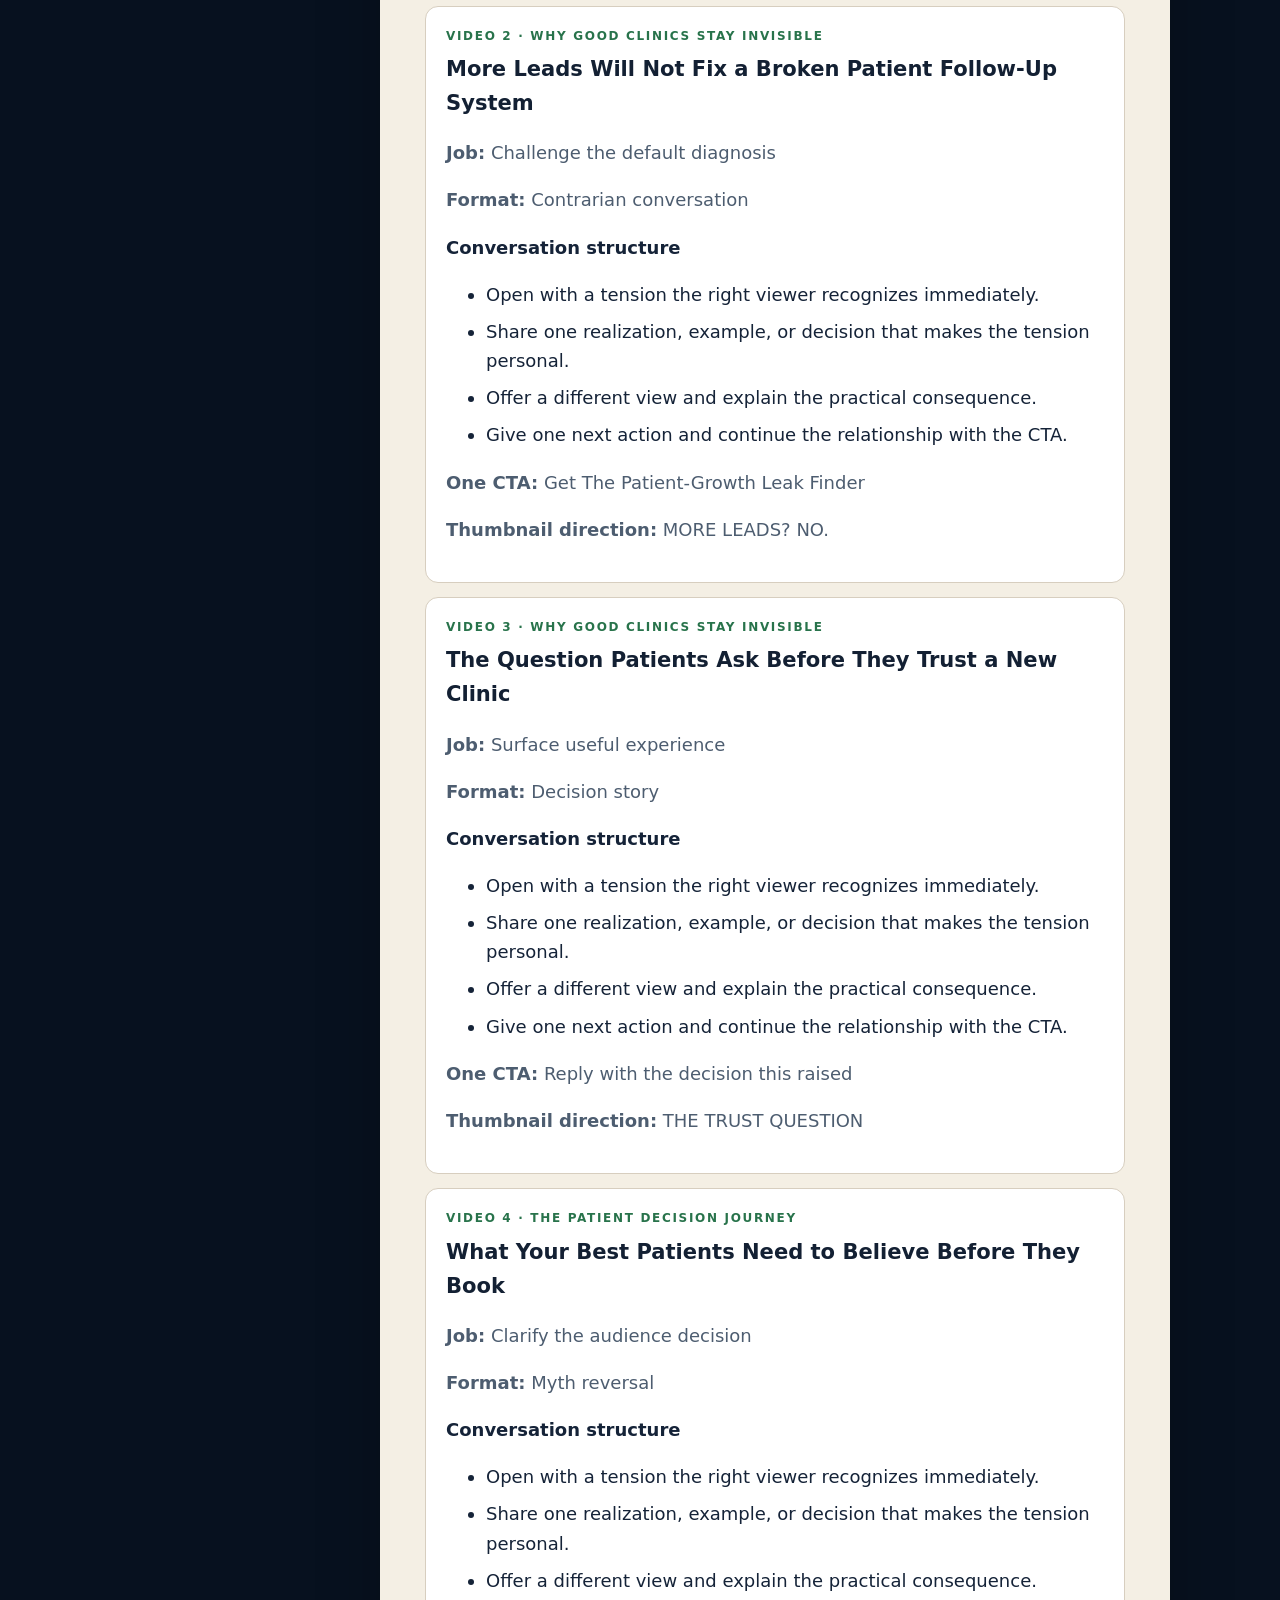
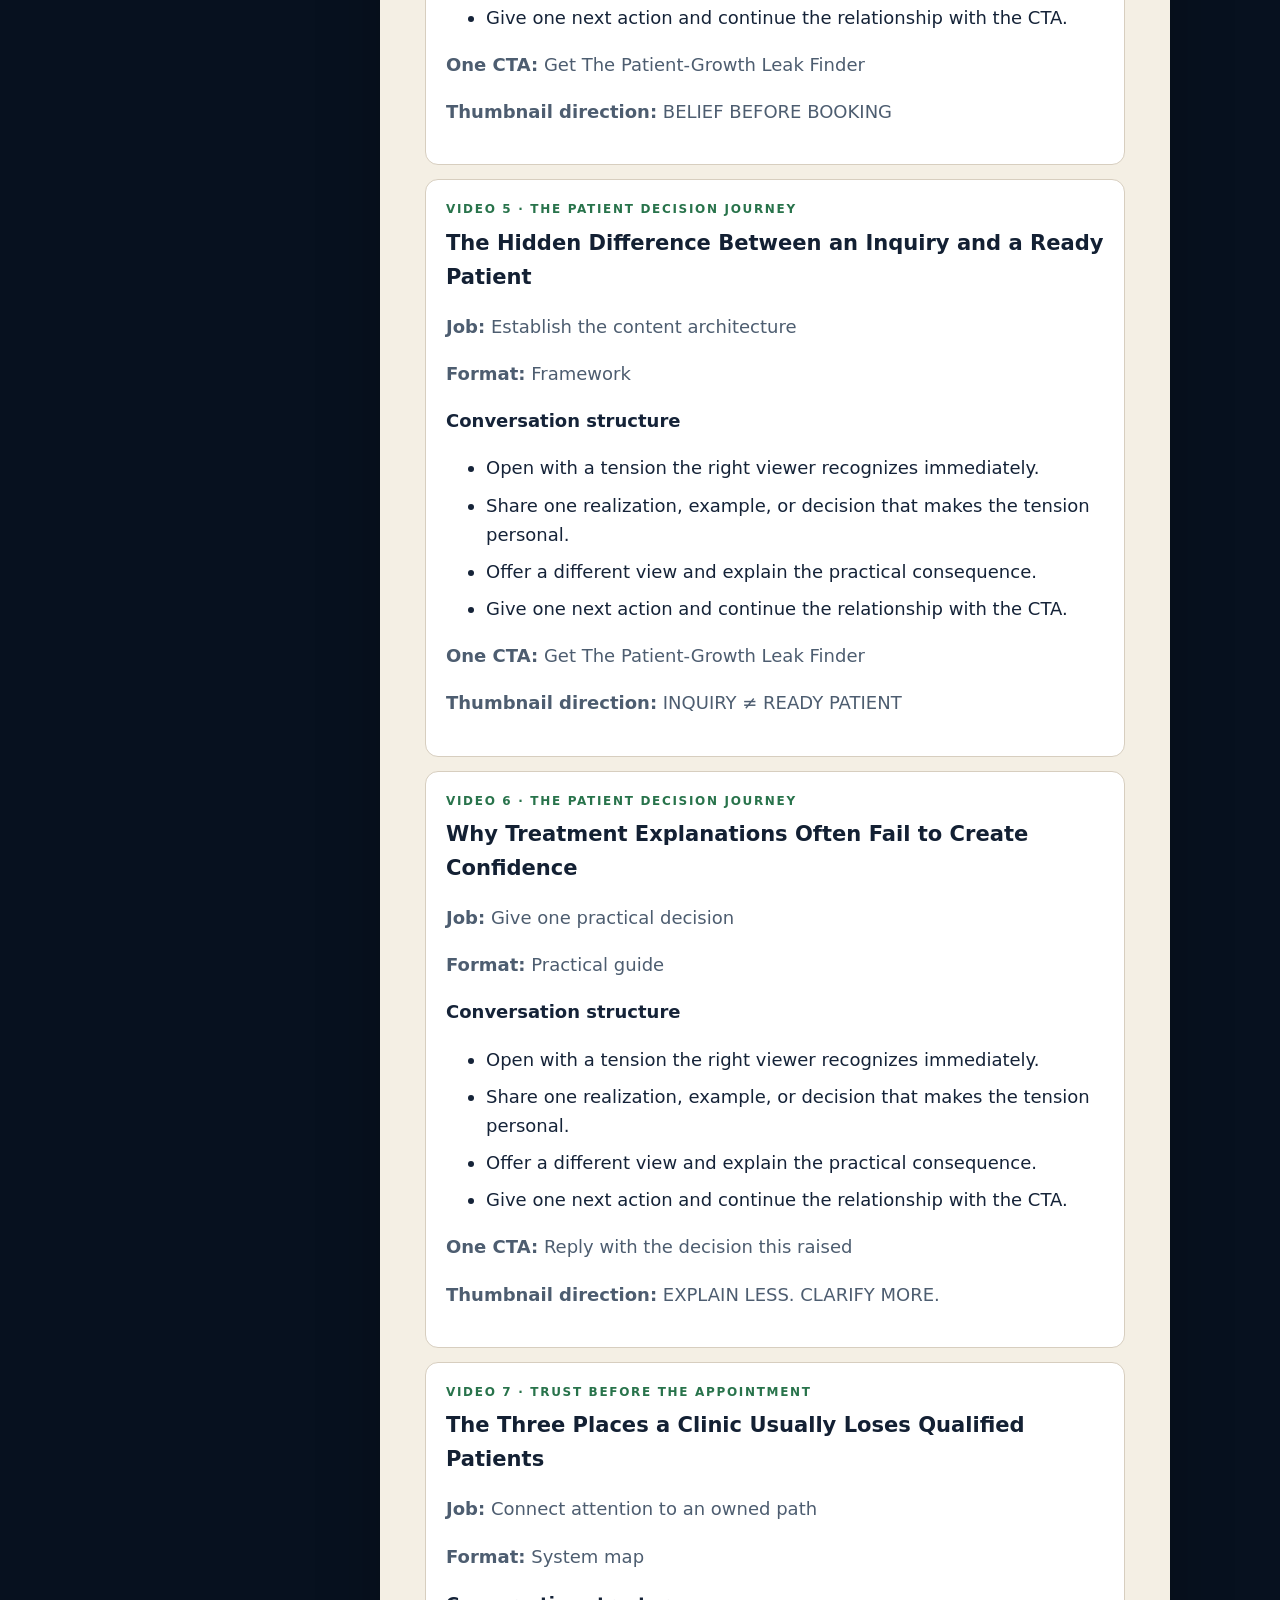
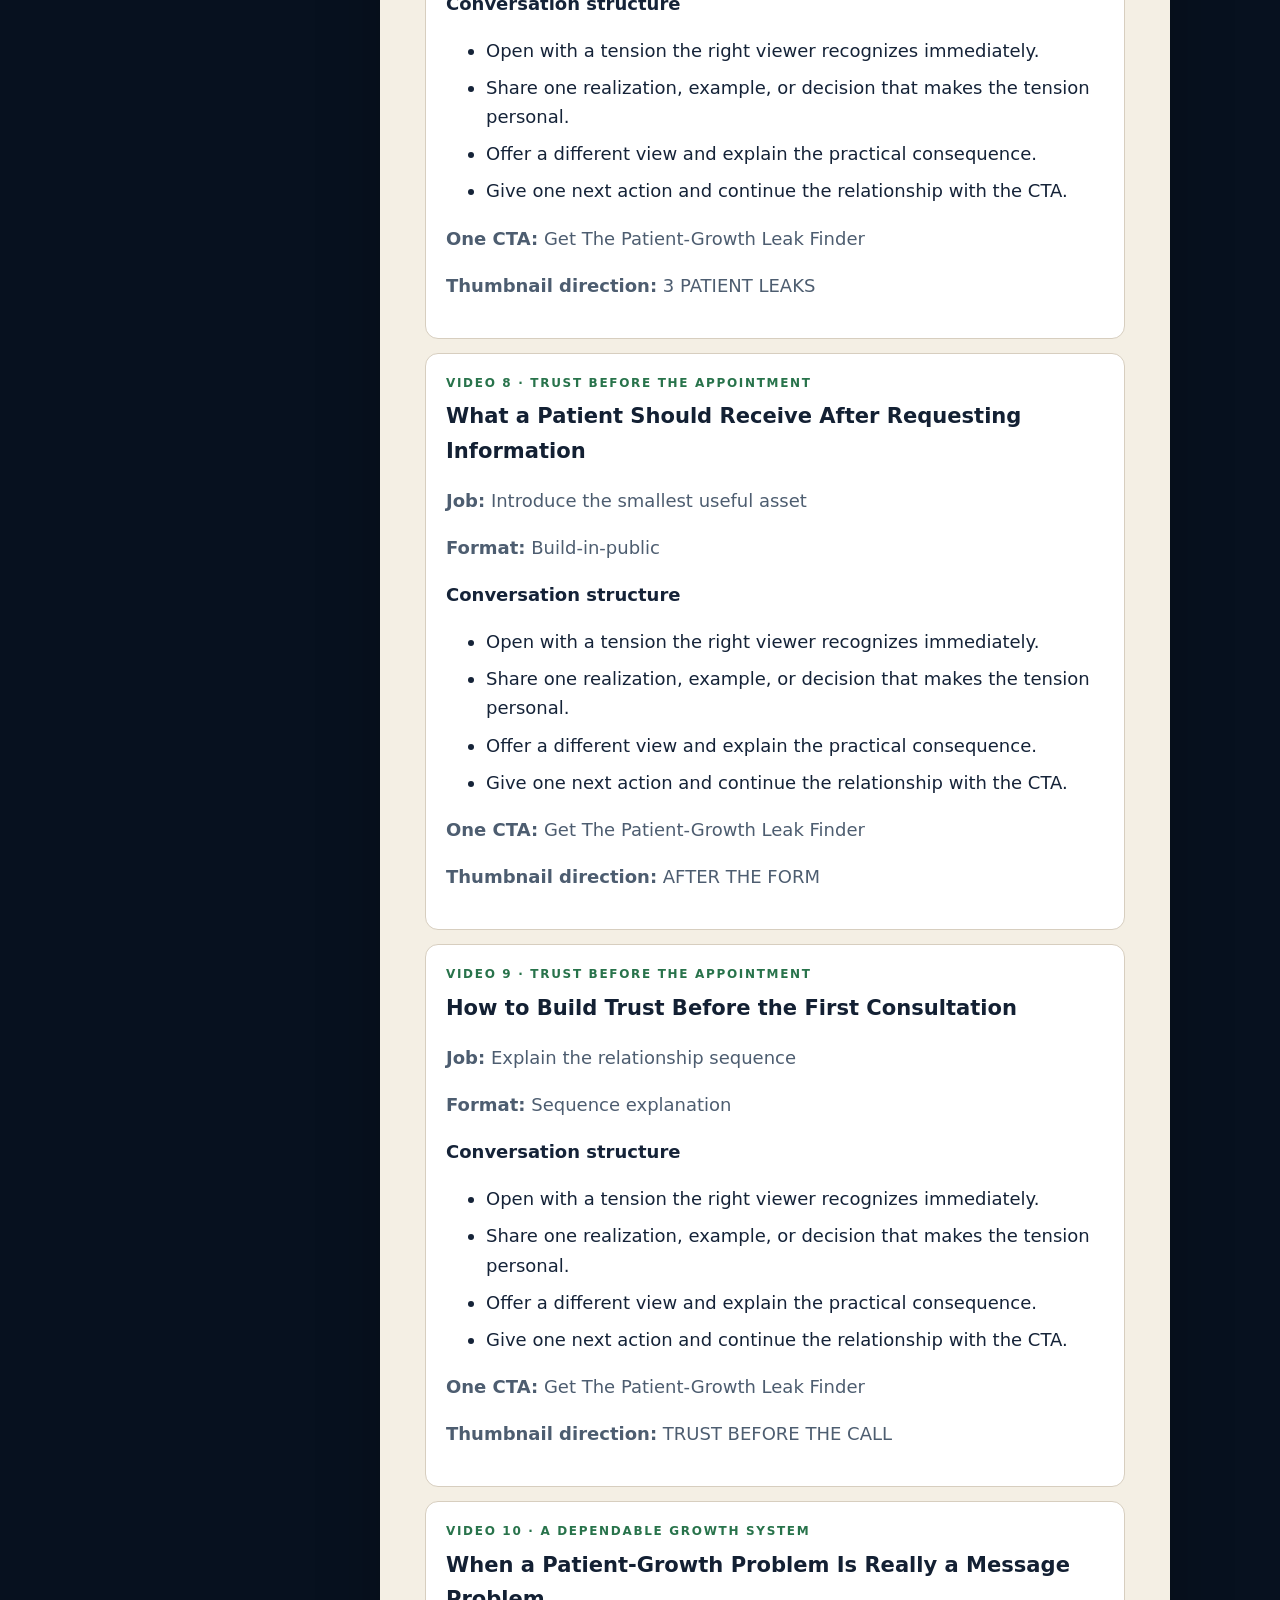
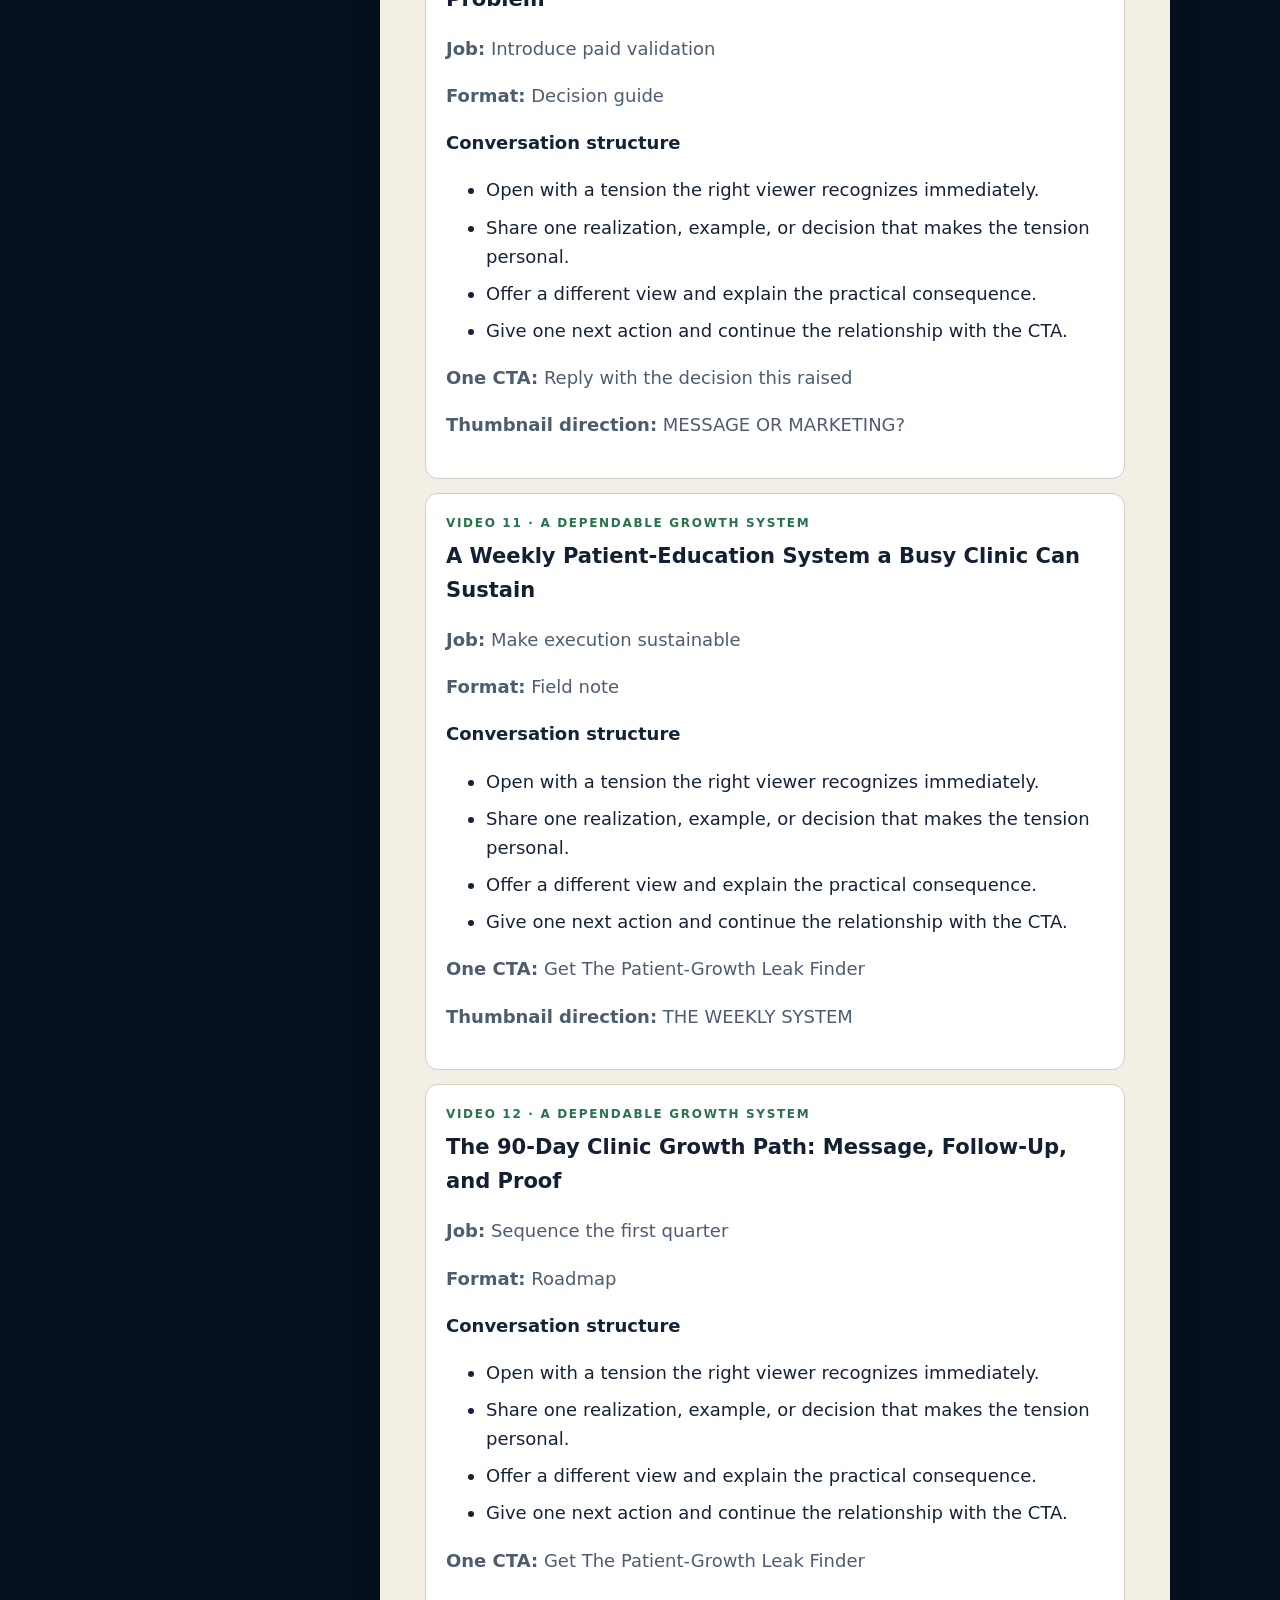
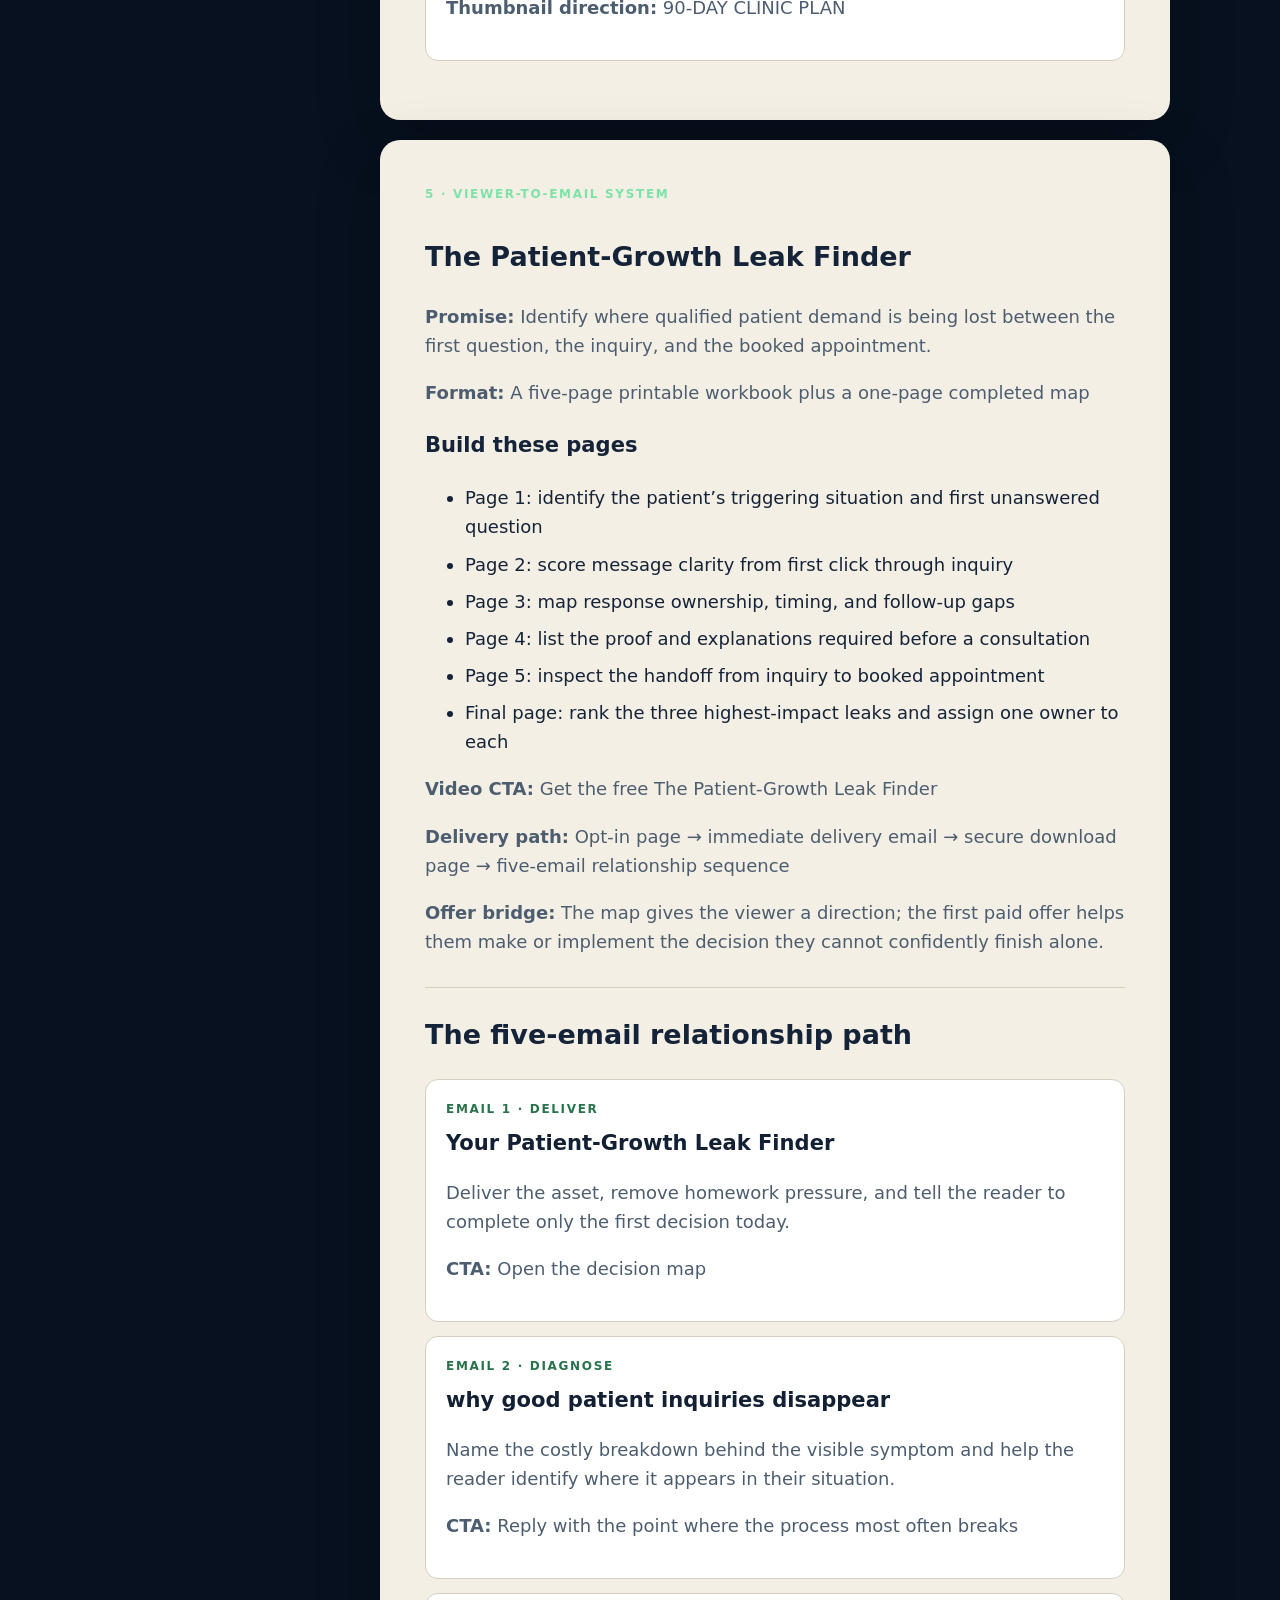
==== commit b9f96866: "use Book a Call label" ====
--- a/youtube-business-blueprint-sample/index.html
+++ b/youtube-business-blueprint-sample/index.html
@@ -5,7 +5,7 @@
     <header class="blueprint-header"><div class="eyebrow">Personalized YouTube Business Blueprint · Standalone working plan</div>
     <h1>Dana Mercer's 90-Day YouTube Business Blueprint</h1>
     <p class="sub">A complete example showing how private intake evidence becomes strategic decisions, build instructions, reusable assets, and completion tests. The finished product is designed to work even without the included review.</p>
-    <div class="topactions"><button onclick="window.print()">Print / Save as PDF</button><a class="btn" href="#day-1">Start with Day 1</a><a class="btn ghost" href="/youtube-business-blueprint">Return to the Offer</a><button class="book-review" id="open-booking" type="button">Book My Review</button></div></header>
+    <div class="topactions"><button onclick="window.print()">Print / Save as PDF</button><a class="btn" href="#day-1">Start with Day 1</a><a class="btn ghost" href="/youtube-business-blueprint">Return to the Offer</a><button class="book-review" id="open-booking" type="button">Book a Call</button></div></header>
 
     <div class="blueprint-layout"><aside class="blueprint-toc"><b>Inside this Blueprint</b><a href="#use">How to use it</a><a href="#brief">1 · Operating brief</a><a href="#audience">2 · Audience + identity</a><a href="#territories">3 · Conversation territories</a><a href="#videos">4 · First 12 videos</a><a href="#email">5 · Viewer-to-email</a><a href="#offer">6 · Revenue direction</a><a href="#day-1">7 · First 30 days</a><a href="#quarter">8 · 90-day sequence</a><a href="#guardrails">9 · Guardrails</a></aside><div class="blueprint-content">
 
